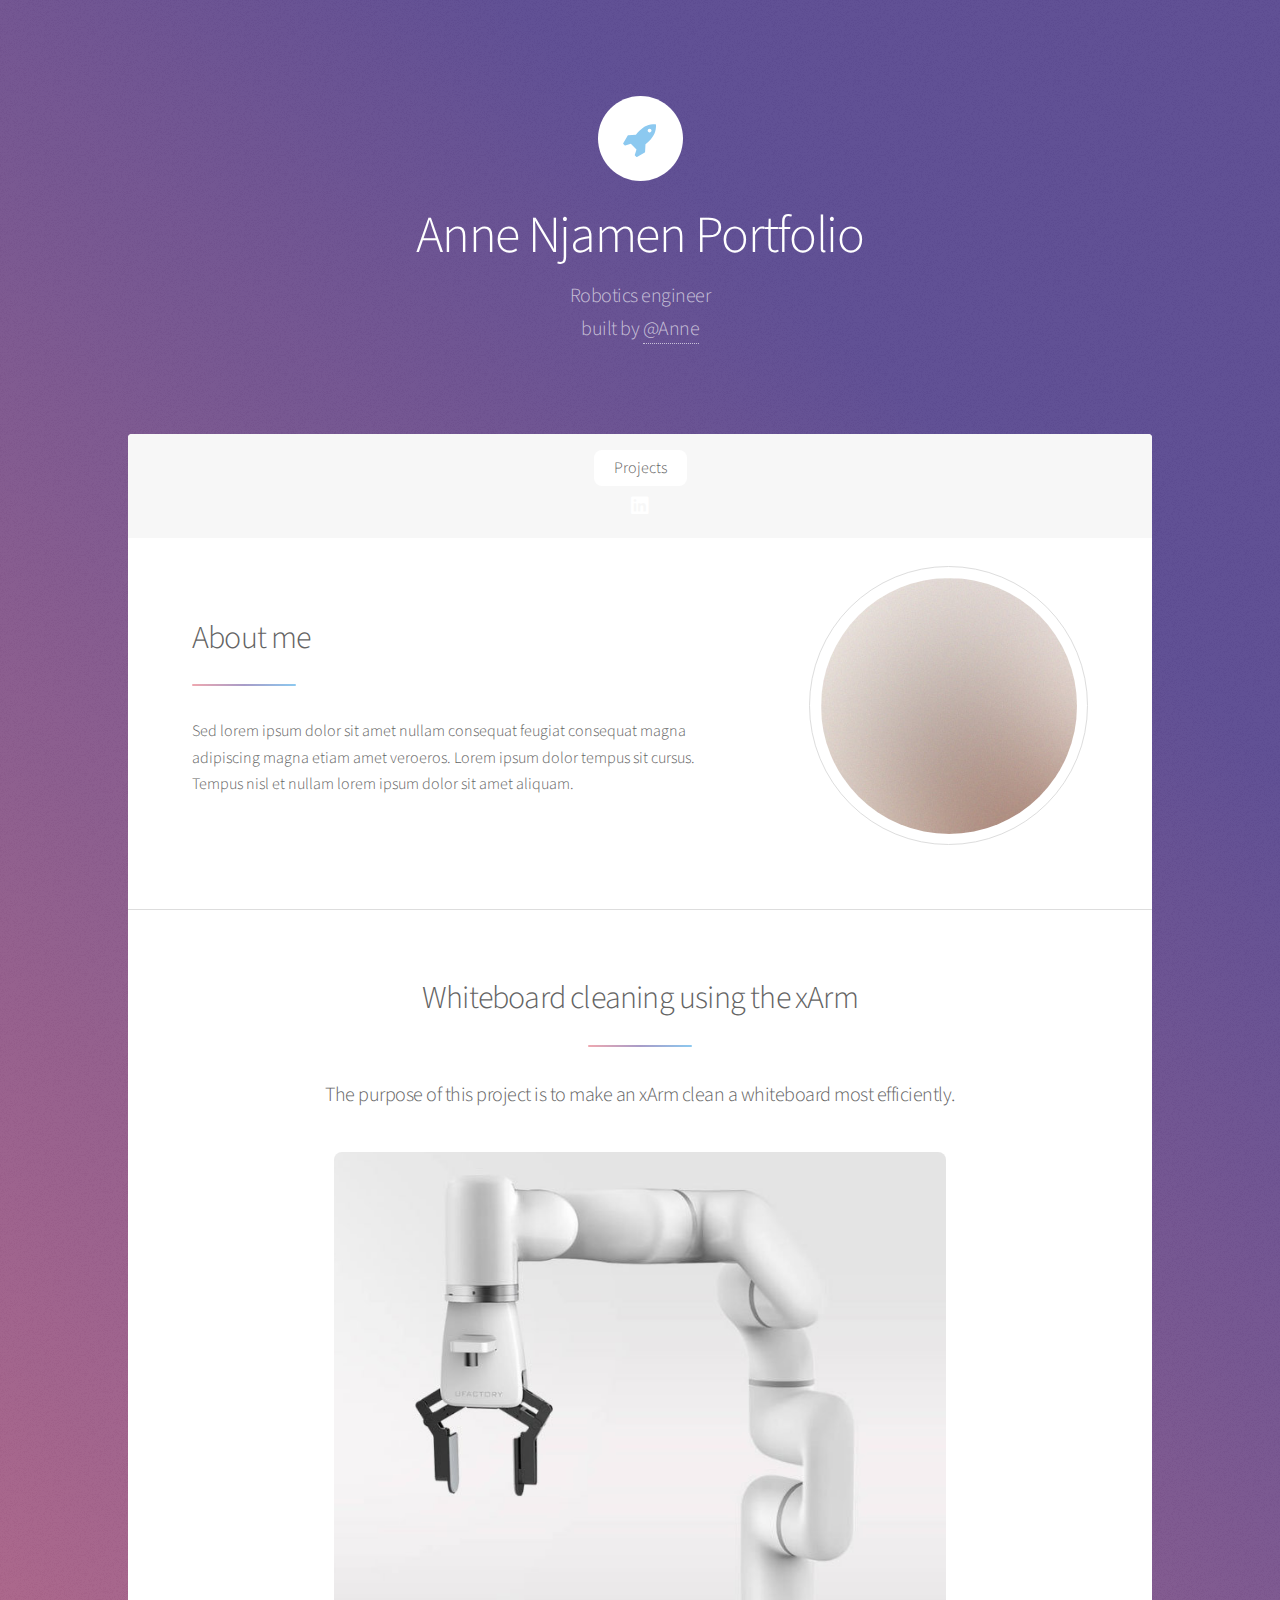
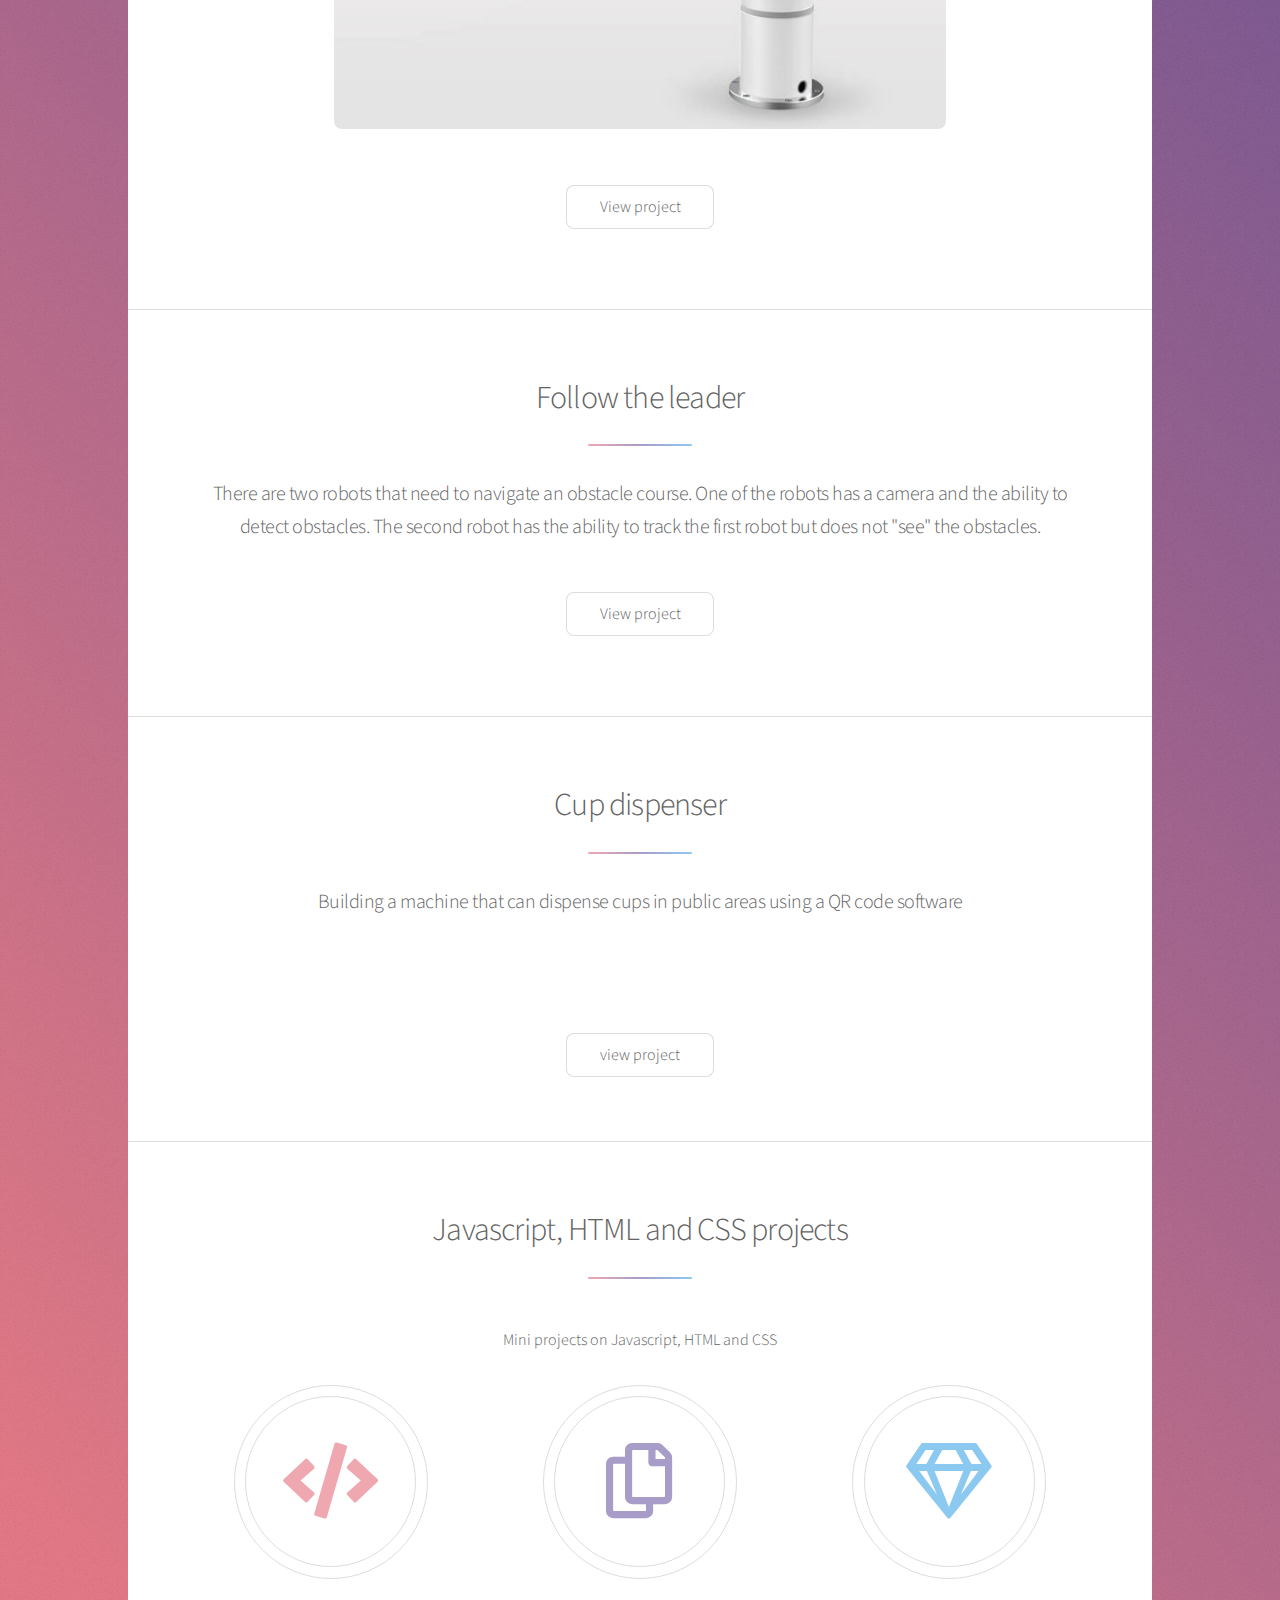
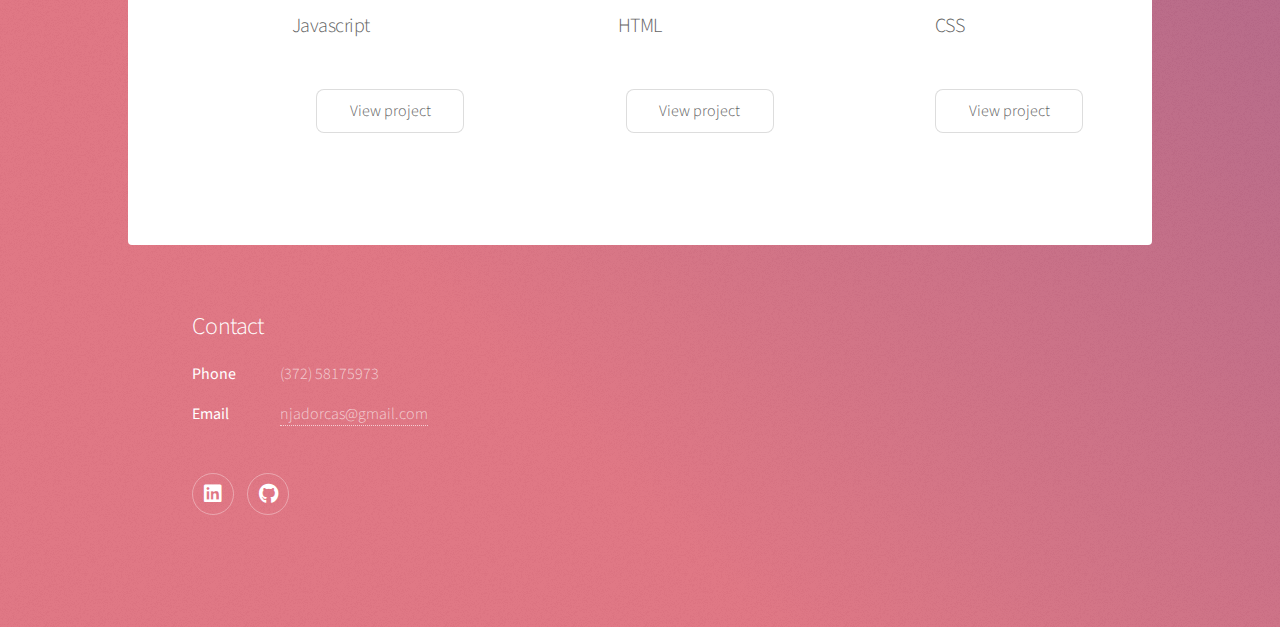
==== index.html @ 643cee54 "new commit" ====
<!DOCTYPE HTML>
<!--
	Stellar by HTML5 UP
	html5up.net | @ajlkn
	Free for personal and commercial use under the CCA 3.0 license (html5up.net/license)
-->
<html>
	<head>
		<title>Anne Njamen Portfolio</title>
		<meta charset="utf-8" />
		<meta name="viewport" content="width=device-width, initial-scale=1, user-scalable=no" />
		<link rel="stylesheet" href="assets/css/main.css" />
		<noscript><link rel="stylesheet" href="assets/css/noscript.css" /></noscript>
	</head>
	<body class="is-preload">

		<!-- Wrapper -->
			<div id="wrapper">

				<!-- Header -->
					<header id="header" class="alt">
						<span class="logo"><img src="images/logo.svg" alt="" /></span>
						<h1>Anne Njamen Portfolio</h1>
						<p>Robotics engineer<br />
						built by <a href="https://www.linkedin.com/in/anne-dorcas-nguewouo-njamen-68a80a231/">@Anne</a> </p>
					</header>

				<!-- Nav -->
					<nav id="nav">
						<ul class="links">
							<li><a href="#main" class="active">Projects</a></li>
							
						</ul>
						<ul class="icons">
							<li><a href="https://www.linkedin.com/in/anne-dorcas-nguewouo-njamen-68a80a231/" class="icon brands fa-linkedin alt"><span class="label">linkedin</span></a></li>
						</ul>
					</nav>

				<!-- Main -->
					<div id="main">
						<!-- Introduction -->
						<section id="intro" class="main">
							<div class="spotlight">
								<div class="content">
									<header class="major">
										<h2>About me</h2>
									</header>
									<p>Sed lorem ipsum dolor sit amet nullam consequat feugiat consequat magna
									adipiscing magna etiam amet veroeros. Lorem ipsum dolor tempus sit cursus.
									Tempus nisl et nullam lorem ipsum dolor sit amet aliquam.</p>
									
								</div>
								<span class="image"><img src="images/pic01.jpg" alt="" /></span>
							</div>
						</section>

						
						<!-- Fisrt Section -->
						<section id="second" class="main special">
							<header class="major">
								<h2>Whiteboard cleaning using the xArm</h2>
								<p>The purpose of this project is to make an xArm clean a whiteboard most efficiently.</p>
								<span class="image"><img src="images/xarm.png" alt="" /></span>
							<footer class="major">
								<ul class="actions special">
									<li><a href="https://github.com/NAnneDorcas/Whiteboard_cleaning" class="button">View project</a></li>
								</ul>
							</footer>
						</section>
						

						<!-- Second Section -->
							<section id="second" class="main special">
								<header class="major">
									<h2>Follow the leader</h2>
									<p>There are two robots that need to navigate an obstacle course.
										One of the robots has a camera and the ability to detect obstacles.
										The second robot has the ability to track the first robot but does not "see" the obstacles.</p>
								<footer class="major">
									<ul class="actions special">
										<li><a href="https://bitbucket.org/robotics-i-projects-23-24a/g14_follow_the_leader/src/main/" class="button">View project</a></li>
									</ul>
								</footer>
							</section>

						<!-- Third Started -->
							<section id="cta" class="main special">
								<header class="major">
									<h2>Cup dispenser</h2>
									<p>Building a machine that can dispense cups in public areas using a QR code software</p>
									<span class="image"><img src="images/picture1.jpg" alt="" /></span>
								</header>
								<footer class="major">
									<ul class="actions special">
										<li><a href="\cup_dispener.html" class="button">view project</a></li>
									</ul>
								</footer>
							</section>
						<!-- Forth Section -->
						<section id="first" class="main special">
							<header class="major">
								<h2>Javascript, HTML and CSS projects</h2>
							</header>
							<p>Mini projects on Javascript, HTML and CSS</p>
							<ul class="features">
								<li>
									<span class="icon solid major style1 fa-code"></span>
									<h3>Javascript</h3>
									
									<footer class="major">
										<ul class="actions special">
											<li><a href="https://github.com/NAnneDorcas/javascript" class="button">View project</a></li>
										</ul>
									</footer>
								</li>
								<li>
									<span class="icon major style3 fa-copy"></span>
									<h3>HTML</h3>
									
									<footer class="major">
										<ul class="actions special">
											<li><a href="https://github.com/NAnneDorcas/main-html-project" class="button">View project</a></li>
										</ul>
									</footer>
								</li>
								<li>
									<span class="icon major style5 fa-gem"></span>
									<h3>CSS</h3>
									
									<footer class="major">
										<ul class="actions special">
											<li><a href="https://github.com/NAnneDorcas/project-files" class="button">View project</a></li>
										</ul>
									</footer>
								</li>
							</ul>
						</section>
					</div>
				    

				<!-- Footer -->
					<footer id="footer">
						
						<section>
							<h2>Contact</h2>
							<dl class="alt">
								<dt>Phone</dt>
								<dd>(372) 58175973</dd>
								<dt>Email</dt>
								<dd><a href="#">njadorcas@gmail.com</a></dd>
							</dl>
							<ul class="icons">
								<li><a href="https://www.linkedin.com/in/anne-dorcas-nguewouo-njamen-68a80a231/" class="icon brands fa-linkedin alt"><span class="label">linkedin</span></a></li>					
								<li><a href="#" class="icon brands fa-github alt"><span class="label">GitHub</span></a></li>
							</ul>
						</section>
						
					</footer>

			</div>

		<!-- Scripts -->
			<script src="assets/js/jquery.min.js"></script>
			<script src="assets/js/jquery.scrollex.min.js"></script>
			<script src="assets/js/jquery.scrolly.min.js"></script>
			<script src="assets/js/browser.min.js"></script>
			<script src="assets/js/breakpoints.min.js"></script>
			<script src="assets/js/util.js"></script>
			<script src="assets/js/main.js"></script>

	</body>
</html>
---- assets/css/main.css ----
@import url(fontawesome-all.min.css);
@import 'https://fonts.googleapis.com/css?family=Source+Sans+Pro:300,400';

/*
	Stellar by HTML5 UP
	html5up.net | @ajlkn
	Free for personal and commercial use under the CCA 3.0 license (html5up.net/license)
*/

html, body, div, span, applet, object,
iframe, h1, h2, h3, h4, h5, h6, p, blockquote,
pre, a, abbr, acronym, address, big, cite,
code, del, dfn, em, img, ins, kbd, q, s, samp,
small, strike, strong, sub, sup, tt, var, b,
u, i, center, dl, dt, dd, ol, ul, li, fieldset,
form, label, legend, table, caption, tbody,
tfoot, thead, tr, th, td, article, aside,
canvas, details, embed, figure, figcaption,
footer, header, hgroup, menu, nav, output, ruby,
section, summary, time, mark, audio, video {
	margin: 0;
	padding: 0;
	border: 0;
	font-size: 100%;
	font: inherit;
	vertical-align: baseline;}

article, aside, details, figcaption, figure,
footer, header, hgroup, menu, nav, section {
	display: block;}

body {
	line-height: 1;
}

ol, ul {
	list-style: none;
}

blockquote, q {
	quotes: none;
}

	blockquote:before, blockquote:after, q:before, q:after {
		content: '';
		content: none;
	}

table {
	border-collapse: collapse;
	border-spacing: 0;
}

body {
	-webkit-text-size-adjust: none;
}

mark {
	background-color: transparent;
	color: inherit;
}

input::-moz-focus-inner {
	border: 0;
	padding: 0;
}

input, select, textarea {
	-moz-appearance: none;
	-webkit-appearance: none;
	-ms-appearance: none;
	appearance: none;
}

/* Basic */

	@-ms-viewport {
		width: device-width;
	}

	body {
		-ms-overflow-style: scrollbar;
	}

	@media screen and (max-width: 480px) {

		html, body {
			min-width: 320px;
		}

	}

	html {
		box-sizing: border-box;
	}

	*, *:before, *:after {
		box-sizing: inherit;
	}

	body {
		background-color: #935d8c;
		background-image: url("images/overlay.png"), -moz-linear-gradient(45deg, #e37682 15%, #5f4d93 85%);
		background-image: url("images/overlay.png"), -webkit-linear-gradient(45deg, #e37682 15%, #5f4d93 85%);
		background-image: url("images/overlay.png"), -ms-linear-gradient(45deg, #e37682 15%, #5f4d93 85%);
		background-image: url("images/overlay.png"), linear-gradient(45deg, #e37682 15%, #5f4d93 85%);
	}

		body.is-preload *, body.is-preload *:before, body.is-preload *:after {
			-moz-animation: none !important;
			-webkit-animation: none !important;
			-ms-animation: none !important;
			animation: none !important;
			-moz-transition: none !important;
			-webkit-transition: none !important;
			-ms-transition: none !important;
			transition: none !important;
		}

/* Type */

	body {
		background-color: #935d8c;
		color: rgba(255, 255, 255, 0.65);
	}

	body, input, select, textarea {
		font-family: "Source Sans Pro", Helvetica, sans-serif;
		font-size: 17pt;
		font-weight: 300;
		line-height: 1.65;
	}

		@media screen and (max-width: 1680px) {

			body, input, select, textarea {
				font-size: 14pt;
			}

		}

		@media screen and (max-width: 1280px) {

			body, input, select, textarea {
				font-size: 12pt;
			}

		}

		@media screen and (max-width: 360px) {

			body, input, select, textarea {
				font-size: 11pt;
			}

		}

	a {
		-moz-transition: color 0.2s ease, border-bottom 0.2s ease;
		-webkit-transition: color 0.2s ease, border-bottom 0.2s ease;
		-ms-transition: color 0.2s ease, border-bottom 0.2s ease;
		transition: color 0.2s ease, border-bottom 0.2s ease;
		text-decoration: none;
		border-bottom: dotted 1px;
		color: inherit;
	}

		a:hover {
			border-bottom-color: transparent;
		}

	strong, b {
		font-weight: 400;
	}

	em, i {
		font-style: italic;
	}

	p {
		margin: 0 0 2em 0;
	}

		p.content {
			-moz-columns: 20em 2;
			-webkit-columns: 20em 2;
			-ms-columns: 20em 2;
			columns: 20em 2;
			-moz-column-gap: 2em;
			-webkit-column-gap: 2em;
			-ms-column-gap: 2em;
			column-gap: 2em;
			text-align: justify;
		}

	h1, h2, h3, h4, h5, h6 {
		font-weight: 300;
		line-height: 1.5;
		margin: 0 0 0.7em 0;
		letter-spacing: -0.025em;
	}

		h1 a, h2 a, h3 a, h4 a, h5 a, h6 a {
			color: inherit;
			text-decoration: none;
		}

	h1 {
		font-size: 2.5em;
		line-height: 1.2;
	}

	h2 {
		font-size: 1.5em;
	}

	h3 {
		font-size: 1.25em;
	}

	h4 {
		font-size: 1.1em;
	}

	h5 {
		font-size: 0.9em;
	}

	h6 {
		font-size: 0.7em;
	}

	@media screen and (max-width: 736px) {

		h1 {
			font-size: 2em;
		}

	}

	sub {
		font-size: 0.8em;
		position: relative;
		top: 0.5em;
	}

	sup {
		font-size: 0.8em;
		position: relative;
		top: -0.5em;
	}

	blockquote {
		border-left: solid 4px;
		font-style: italic;
		margin: 0 0 2em 0;
		padding: 0.5em 0 0.5em 2em;
	}

	code {
		border-radius: 8px;
		border: solid 1px;
		font-family: "Courier New", monospace;
		font-size: 0.9em;
		margin: 0 0.25em;
		padding: 0.25em 0.65em;
	}

	pre {
		-webkit-overflow-scrolling: touch;
		font-family: "Courier New", monospace;
		font-size: 0.9em;
		margin: 0 0 2em 0;
	}

		pre code {
			display: block;
			line-height: 1.75;
			padding: 1em 1.5em;
			overflow-x: auto;
		}

	hr {
		border: 0;
		border-bottom: solid 1px;
		margin: 2em 0;
	}

		hr.major {
			margin: 3em 0;
		}

	.align-left {
		text-align: left;
	}

	.align-center {
		text-align: center;
	}

	.align-right {
		text-align: right;
	}

	input, select, textarea {
		color: #ffffff;
	}

	a:hover {
		color: #ffffff;
	}

	strong, b {
		color: #ffffff;
	}

	h1, h2, h3, h4, h5, h6 {
		color: #ffffff;
	}

	blockquote {
		border-left-color: rgba(255, 255, 255, 0.35);
	}

	code {
		background: rgba(255, 255, 255, 0.075);
		border-color: rgba(255, 255, 255, 0.35);
	}

	hr {
		border-bottom-color: rgba(255, 255, 255, 0.35);
	}

/* Row */

	.row {
		display: flex;
		flex-wrap: wrap;
		box-sizing: border-box;
		align-items: stretch;
	}

		.row > * {
			box-sizing: border-box;
		}

		.row.gtr-uniform > * > :last-child {
			margin-bottom: 0;
		}

		.row.aln-left {
			justify-content: flex-start;
		}

		.row.aln-center {
			justify-content: center;
		}

		.row.aln-right {
			justify-content: flex-end;
		}

		.row.aln-top {
			align-items: flex-start;
		}

		.row.aln-middle {
			align-items: center;
		}

		.row.aln-bottom {
			align-items: flex-end;
		}

		.row > .imp {
			order: -1;
		}

		.row > .col-1 {
			width: 8.33333%;
		}

		.row > .off-1 {
			margin-left: 8.33333%;
		}

		.row > .col-2 {
			width: 16.66667%;
		}

		.row > .off-2 {
			margin-left: 16.66667%;
		}

		.row > .col-3 {
			width: 25%;
		}

		.row > .off-3 {
			margin-left: 25%;
		}

		.row > .col-4 {
			width: 33.33333%;
		}

		.row > .off-4 {
			margin-left: 33.33333%;
		}

		.row > .col-5 {
			width: 41.66667%;
		}

		.row > .off-5 {
			margin-left: 41.66667%;
		}

		.row > .col-6 {
			width: 50%;
		}

		.row > .off-6 {
			margin-left: 50%;
		}

		.row > .col-7 {
			width: 58.33333%;
		}

		.row > .off-7 {
			margin-left: 58.33333%;
		}

		.row > .col-8 {
			width: 66.66667%;
		}

		.row > .off-8 {
			margin-left: 66.66667%;
		}

		.row > .col-9 {
			width: 75%;
		}

		.row > .off-9 {
			margin-left: 75%;
		}

		.row > .col-10 {
			width: 83.33333%;
		}

		.row > .off-10 {
			margin-left: 83.33333%;
		}

		.row > .col-11 {
			width: 91.66667%;
		}

		.row > .off-11 {
			margin-left: 91.66667%;
		}

		.row > .col-12 {
			width: 100%;
		}

		.row > .off-12 {
			margin-left: 100%;
		}

		.row.gtr-0 {
			margin-top: 0;
			margin-left: 0em;
		}

			.row.gtr-0 > * {
				padding: 0 0 0 0em;
			}

			.row.gtr-0.gtr-uniform {
				margin-top: 0em;
			}

				.row.gtr-0.gtr-uniform > * {
					padding-top: 0em;
				}

		.row.gtr-25 {
			margin-top: 0;
			margin-left: -0.375em;
		}

			.row.gtr-25 > * {
				padding: 0 0 0 0.375em;
			}

			.row.gtr-25.gtr-uniform {
				margin-top: -0.375em;
			}

				.row.gtr-25.gtr-uniform > * {
					padding-top: 0.375em;
				}

		.row.gtr-50 {
			margin-top: 0;
			margin-left: -0.75em;
		}

			.row.gtr-50 > * {
				padding: 0 0 0 0.75em;
			}

			.row.gtr-50.gtr-uniform {
				margin-top: -0.75em;
			}

				.row.gtr-50.gtr-uniform > * {
					padding-top: 0.75em;
				}

		.row {
			margin-top: 0;
			margin-left: -1.5em;
		}

			.row > * {
				padding: 0 0 0 1.5em;
			}

			.row.gtr-uniform {
				margin-top: -1.5em;
			}

				.row.gtr-uniform > * {
					padding-top: 1.5em;
				}

		.row.gtr-150 {
			margin-top: 0;
			margin-left: -2.25em;
		}

			.row.gtr-150 > * {
				padding: 0 0 0 2.25em;
			}

			.row.gtr-150.gtr-uniform {
				margin-top: -2.25em;
			}

				.row.gtr-150.gtr-uniform > * {
					padding-top: 2.25em;
				}

		.row.gtr-200 {
			margin-top: 0;
			margin-left: -3em;
		}

			.row.gtr-200 > * {
				padding: 0 0 0 3em;
			}

			.row.gtr-200.gtr-uniform {
				margin-top: -3em;
			}

				.row.gtr-200.gtr-uniform > * {
					padding-top: 3em;
				}

		@media screen and (max-width: 1680px) {

			.row {
				display: flex;
				flex-wrap: wrap;
				box-sizing: border-box;
				align-items: stretch;
			}

				.row > * {
					box-sizing: border-box;
				}

				.row.gtr-uniform > * > :last-child {
					margin-bottom: 0;
				}

				.row.aln-left {
					justify-content: flex-start;
				}

				.row.aln-center {
					justify-content: center;
				}

				.row.aln-right {
					justify-content: flex-end;
				}

				.row.aln-top {
					align-items: flex-start;
				}

				.row.aln-middle {
					align-items: center;
				}

				.row.aln-bottom {
					align-items: flex-end;
				}

				.row > .imp-xlarge {
					order: -1;
				}

				.row > .col-1-xlarge {
					width: 8.33333%;
				}

				.row > .off-1-xlarge {
					margin-left: 8.33333%;
				}

				.row > .col-2-xlarge {
					width: 16.66667%;
				}

				.row > .off-2-xlarge {
					margin-left: 16.66667%;
				}

				.row > .col-3-xlarge {
					width: 25%;
				}

				.row > .off-3-xlarge {
					margin-left: 25%;
				}

				.row > .col-4-xlarge {
					width: 33.33333%;
				}

				.row > .off-4-xlarge {
					margin-left: 33.33333%;
				}

				.row > .col-5-xlarge {
					width: 41.66667%;
				}

				.row > .off-5-xlarge {
					margin-left: 41.66667%;
				}

				.row > .col-6-xlarge {
					width: 50%;
				}

				.row > .off-6-xlarge {
					margin-left: 50%;
				}

				.row > .col-7-xlarge {
					width: 58.33333%;
				}

				.row > .off-7-xlarge {
					margin-left: 58.33333%;
				}

				.row > .col-8-xlarge {
					width: 66.66667%;
				}

				.row > .off-8-xlarge {
					margin-left: 66.66667%;
				}

				.row > .col-9-xlarge {
					width: 75%;
				}

				.row > .off-9-xlarge {
					margin-left: 75%;
				}

				.row > .col-10-xlarge {
					width: 83.33333%;
				}

				.row > .off-10-xlarge {
					margin-left: 83.33333%;
				}

				.row > .col-11-xlarge {
					width: 91.66667%;
				}

				.row > .off-11-xlarge {
					margin-left: 91.66667%;
				}

				.row > .col-12-xlarge {
					width: 100%;
				}

				.row > .off-12-xlarge {
					margin-left: 100%;
				}

				.row.gtr-0 {
					margin-top: 0;
					margin-left: 0em;
				}

					.row.gtr-0 > * {
						padding: 0 0 0 0em;
					}

					.row.gtr-0.gtr-uniform {
						margin-top: 0em;
					}

						.row.gtr-0.gtr-uniform > * {
							padding-top: 0em;
						}

				.row.gtr-25 {
					margin-top: 0;
					margin-left: -0.375em;
				}

					.row.gtr-25 > * {
						padding: 0 0 0 0.375em;
					}

					.row.gtr-25.gtr-uniform {
						margin-top: -0.375em;
					}

						.row.gtr-25.gtr-uniform > * {
							padding-top: 0.375em;
						}

				.row.gtr-50 {
					margin-top: 0;
					margin-left: -0.75em;
				}

					.row.gtr-50 > * {
						padding: 0 0 0 0.75em;
					}

					.row.gtr-50.gtr-uniform {
						margin-top: -0.75em;
					}

						.row.gtr-50.gtr-uniform > * {
							padding-top: 0.75em;
						}

				.row {
					margin-top: 0;
					margin-left: -1.5em;
				}

					.row > * {
						padding: 0 0 0 1.5em;
					}

					.row.gtr-uniform {
						margin-top: -1.5em;
					}

						.row.gtr-uniform > * {
							padding-top: 1.5em;
						}

				.row.gtr-150 {
					margin-top: 0;
					margin-left: -2.25em;
				}

					.row.gtr-150 > * {
						padding: 0 0 0 2.25em;
					}

					.row.gtr-150.gtr-uniform {
						margin-top: -2.25em;
					}

						.row.gtr-150.gtr-uniform > * {
							padding-top: 2.25em;
						}

				.row.gtr-200 {
					margin-top: 0;
					margin-left: -3em;
				}

					.row.gtr-200 > * {
						padding: 0 0 0 3em;
					}

					.row.gtr-200.gtr-uniform {
						margin-top: -3em;
					}

						.row.gtr-200.gtr-uniform > * {
							padding-top: 3em;
						}

		}

		@media screen and (max-width: 1280px) {

			.row {
				display: flex;
				flex-wrap: wrap;
				box-sizing: border-box;
				align-items: stretch;
			}

				.row > * {
					box-sizing: border-box;
				}

				.row.gtr-uniform > * > :last-child {
					margin-bottom: 0;
				}

				.row.aln-left {
					justify-content: flex-start;
				}

				.row.aln-center {
					justify-content: center;
				}

				.row.aln-right {
					justify-content: flex-end;
				}

				.row.aln-top {
					align-items: flex-start;
				}

				.row.aln-middle {
					align-items: center;
				}

				.row.aln-bottom {
					align-items: flex-end;
				}

				.row > .imp-large {
					order: -1;
				}

				.row > .col-1-large {
					width: 8.33333%;
				}

				.row > .off-1-large {
					margin-left: 8.33333%;
				}

				.row > .col-2-large {
					width: 16.66667%;
				}

				.row > .off-2-large {
					margin-left: 16.66667%;
				}

				.row > .col-3-large {
					width: 25%;
				}

				.row > .off-3-large {
					margin-left: 25%;
				}

				.row > .col-4-large {
					width: 33.33333%;
				}

				.row > .off-4-large {
					margin-left: 33.33333%;
				}

				.row > .col-5-large {
					width: 41.66667%;
				}

				.row > .off-5-large {
					margin-left: 41.66667%;
				}

				.row > .col-6-large {
					width: 50%;
				}

				.row > .off-6-large {
					margin-left: 50%;
				}

				.row > .col-7-large {
					width: 58.33333%;
				}

				.row > .off-7-large {
					margin-left: 58.33333%;
				}

				.row > .col-8-large {
					width: 66.66667%;
				}

				.row > .off-8-large {
					margin-left: 66.66667%;
				}

				.row > .col-9-large {
					width: 75%;
				}

				.row > .off-9-large {
					margin-left: 75%;
				}

				.row > .col-10-large {
					width: 83.33333%;
				}

				.row > .off-10-large {
					margin-left: 83.33333%;
				}

				.row > .col-11-large {
					width: 91.66667%;
				}

				.row > .off-11-large {
					margin-left: 91.66667%;
				}

				.row > .col-12-large {
					width: 100%;
				}

				.row > .off-12-large {
					margin-left: 100%;
				}

				.row.gtr-0 {
					margin-top: 0;
					margin-left: 0em;
				}

					.row.gtr-0 > * {
						padding: 0 0 0 0em;
					}

					.row.gtr-0.gtr-uniform {
						margin-top: 0em;
					}

						.row.gtr-0.gtr-uniform > * {
							padding-top: 0em;
						}

				.row.gtr-25 {
					margin-top: 0;
					margin-left: -0.375em;
				}

					.row.gtr-25 > * {
						padding: 0 0 0 0.375em;
					}

					.row.gtr-25.gtr-uniform {
						margin-top: -0.375em;
					}

						.row.gtr-25.gtr-uniform > * {
							padding-top: 0.375em;
						}

				.row.gtr-50 {
					margin-top: 0;
					margin-left: -0.75em;
				}

					.row.gtr-50 > * {
						padding: 0 0 0 0.75em;
					}

					.row.gtr-50.gtr-uniform {
						margin-top: -0.75em;
					}

						.row.gtr-50.gtr-uniform > * {
							padding-top: 0.75em;
						}

				.row {
					margin-top: 0;
					margin-left: -1.5em;
				}

					.row > * {
						padding: 0 0 0 1.5em;
					}

					.row.gtr-uniform {
						margin-top: -1.5em;
					}

						.row.gtr-uniform > * {
							padding-top: 1.5em;
						}

				.row.gtr-150 {
					margin-top: 0;
					margin-left: -2.25em;
				}

					.row.gtr-150 > * {
						padding: 0 0 0 2.25em;
					}

					.row.gtr-150.gtr-uniform {
						margin-top: -2.25em;
					}

						.row.gtr-150.gtr-uniform > * {
							padding-top: 2.25em;
						}

				.row.gtr-200 {
					margin-top: 0;
					margin-left: -3em;
				}

					.row.gtr-200 > * {
						padding: 0 0 0 3em;
					}

					.row.gtr-200.gtr-uniform {
						margin-top: -3em;
					}

						.row.gtr-200.gtr-uniform > * {
							padding-top: 3em;
						}

		}

		@media screen and (max-width: 980px) {

			.row {
				display: flex;
				flex-wrap: wrap;
				box-sizing: border-box;
				align-items: stretch;
			}

				.row > * {
					box-sizing: border-box;
				}

				.row.gtr-uniform > * > :last-child {
					margin-bottom: 0;
				}

				.row.aln-left {
					justify-content: flex-start;
				}

				.row.aln-center {
					justify-content: center;
				}

				.row.aln-right {
					justify-content: flex-end;
				}

				.row.aln-top {
					align-items: flex-start;
				}

				.row.aln-middle {
					align-items: center;
				}

				.row.aln-bottom {
					align-items: flex-end;
				}

				.row > .imp-medium {
					order: -1;
				}

				.row > .col-1-medium {
					width: 8.33333%;
				}

				.row > .off-1-medium {
					margin-left: 8.33333%;
				}

				.row > .col-2-medium {
					width: 16.66667%;
				}

				.row > .off-2-medium {
					margin-left: 16.66667%;
				}

				.row > .col-3-medium {
					width: 25%;
				}

				.row > .off-3-medium {
					margin-left: 25%;
				}

				.row > .col-4-medium {
					width: 33.33333%;
				}

				.row > .off-4-medium {
					margin-left: 33.33333%;
				}

				.row > .col-5-medium {
					width: 41.66667%;
				}

				.row > .off-5-medium {
					margin-left: 41.66667%;
				}

				.row > .col-6-medium {
					width: 50%;
				}

				.row > .off-6-medium {
					margin-left: 50%;
				}

				.row > .col-7-medium {
					width: 58.33333%;
				}

				.row > .off-7-medium {
					margin-left: 58.33333%;
				}

				.row > .col-8-medium {
					width: 66.66667%;
				}

				.row > .off-8-medium {
					margin-left: 66.66667%;
				}

				.row > .col-9-medium {
					width: 75%;
				}

				.row > .off-9-medium {
					margin-left: 75%;
				}

				.row > .col-10-medium {
					width: 83.33333%;
				}

				.row > .off-10-medium {
					margin-left: 83.33333%;
				}

				.row > .col-11-medium {
					width: 91.66667%;
				}

				.row > .off-11-medium {
					margin-left: 91.66667%;
				}

				.row > .col-12-medium {
					width: 100%;
				}

				.row > .off-12-medium {
					margin-left: 100%;
				}

				.row.gtr-0 {
					margin-top: 0;
					margin-left: 0em;
				}

					.row.gtr-0 > * {
						padding: 0 0 0 0em;
					}

					.row.gtr-0.gtr-uniform {
						margin-top: 0em;
					}

						.row.gtr-0.gtr-uniform > * {
							padding-top: 0em;
						}

				.row.gtr-25 {
					margin-top: 0;
					margin-left: -0.375em;
				}

					.row.gtr-25 > * {
						padding: 0 0 0 0.375em;
					}

					.row.gtr-25.gtr-uniform {
						margin-top: -0.375em;
					}

						.row.gtr-25.gtr-uniform > * {
							padding-top: 0.375em;
						}

				.row.gtr-50 {
					margin-top: 0;
					margin-left: -0.75em;
				}

					.row.gtr-50 > * {
						padding: 0 0 0 0.75em;
					}

					.row.gtr-50.gtr-uniform {
						margin-top: -0.75em;
					}

						.row.gtr-50.gtr-uniform > * {
							padding-top: 0.75em;
						}

				.row {
					margin-top: 0;
					margin-left: -1.5em;
				}

					.row > * {
						padding: 0 0 0 1.5em;
					}

					.row.gtr-uniform {
						margin-top: -1.5em;
					}

						.row.gtr-uniform > * {
							padding-top: 1.5em;
						}

				.row.gtr-150 {
					margin-top: 0;
					margin-left: -2.25em;
				}

					.row.gtr-150 > * {
						padding: 0 0 0 2.25em;
					}

					.row.gtr-150.gtr-uniform {
						margin-top: -2.25em;
					}

						.row.gtr-150.gtr-uniform > * {
							padding-top: 2.25em;
						}

				.row.gtr-200 {
					margin-top: 0;
					margin-left: -3em;
				}

					.row.gtr-200 > * {
						padding: 0 0 0 3em;
					}

					.row.gtr-200.gtr-uniform {
						margin-top: -3em;
					}

						.row.gtr-200.gtr-uniform > * {
							padding-top: 3em;
						}

		}

		@media screen and (max-width: 736px) {

			.row {
				display: flex;
				flex-wrap: wrap;
				box-sizing: border-box;
				align-items: stretch;
			}

				.row > * {
					box-sizing: border-box;
				}

				.row.gtr-uniform > * > :last-child {
					margin-bottom: 0;
				}

				.row.aln-left {
					justify-content: flex-start;
				}

				.row.aln-center {
					justify-content: center;
				}

				.row.aln-right {
					justify-content: flex-end;
				}

				.row.aln-top {
					align-items: flex-start;
				}

				.row.aln-middle {
					align-items: center;
				}

				.row.aln-bottom {
					align-items: flex-end;
				}

				.row > .imp-small {
					order: -1;
				}

				.row > .col-1-small {
					width: 8.33333%;
				}

				.row > .off-1-small {
					margin-left: 8.33333%;
				}

				.row > .col-2-small {
					width: 16.66667%;
				}

				.row > .off-2-small {
					margin-left: 16.66667%;
				}

				.row > .col-3-small {
					width: 25%;
				}

				.row > .off-3-small {
					margin-left: 25%;
				}

				.row > .col-4-small {
					width: 33.33333%;
				}

				.row > .off-4-small {
					margin-left: 33.33333%;
				}

				.row > .col-5-small {
					width: 41.66667%;
				}

				.row > .off-5-small {
					margin-left: 41.66667%;
				}

				.row > .col-6-small {
					width: 50%;
				}

				.row > .off-6-small {
					margin-left: 50%;
				}

				.row > .col-7-small {
					width: 58.33333%;
				}

				.row > .off-7-small {
					margin-left: 58.33333%;
				}

				.row > .col-8-small {
					width: 66.66667%;
				}

				.row > .off-8-small {
					margin-left: 66.66667%;
				}

				.row > .col-9-small {
					width: 75%;
				}

				.row > .off-9-small {
					margin-left: 75%;
				}

				.row > .col-10-small {
					width: 83.33333%;
				}

				.row > .off-10-small {
					margin-left: 83.33333%;
				}

				.row > .col-11-small {
					width: 91.66667%;
				}

				.row > .off-11-small {
					margin-left: 91.66667%;
				}

				.row > .col-12-small {
					width: 100%;
				}

				.row > .off-12-small {
					margin-left: 100%;
				}

				.row.gtr-0 {
					margin-top: 0;
					margin-left: 0em;
				}

					.row.gtr-0 > * {
						padding: 0 0 0 0em;
					}

					.row.gtr-0.gtr-uniform {
						margin-top: 0em;
					}

						.row.gtr-0.gtr-uniform > * {
							padding-top: 0em;
						}

				.row.gtr-25 {
					margin-top: 0;
					margin-left: -0.25em;
				}

					.row.gtr-25 > * {
						padding: 0 0 0 0.25em;
					}

					.row.gtr-25.gtr-uniform {
						margin-top: -0.25em;
					}

						.row.gtr-25.gtr-uniform > * {
							padding-top: 0.25em;
						}

				.row.gtr-50 {
					margin-top: 0;
					margin-left: -0.5em;
				}

					.row.gtr-50 > * {
						padding: 0 0 0 0.5em;
					}

					.row.gtr-50.gtr-uniform {
						margin-top: -0.5em;
					}

						.row.gtr-50.gtr-uniform > * {
							padding-top: 0.5em;
						}

				.row {
					margin-top: 0;
					margin-left: -1em;
				}

					.row > * {
						padding: 0 0 0 1em;
					}

					.row.gtr-uniform {
						margin-top: -1em;
					}

						.row.gtr-uniform > * {
							padding-top: 1em;
						}

				.row.gtr-150 {
					margin-top: 0;
					margin-left: -1.5em;
				}

					.row.gtr-150 > * {
						padding: 0 0 0 1.5em;
					}

					.row.gtr-150.gtr-uniform {
						margin-top: -1.5em;
					}

						.row.gtr-150.gtr-uniform > * {
							padding-top: 1.5em;
						}

				.row.gtr-200 {
					margin-top: 0;
					margin-left: -2em;
				}

					.row.gtr-200 > * {
						padding: 0 0 0 2em;
					}

					.row.gtr-200.gtr-uniform {
						margin-top: -2em;
					}

						.row.gtr-200.gtr-uniform > * {
							padding-top: 2em;
						}

		}

		@media screen and (max-width: 480px) {

			.row {
				display: flex;
				flex-wrap: wrap;
				box-sizing: border-box;
				align-items: stretch;
			}

				.row > * {
					box-sizing: border-box;
				}

				.row.gtr-uniform > * > :last-child {
					margin-bottom: 0;
				}

				.row.aln-left {
					justify-content: flex-start;
				}

				.row.aln-center {
					justify-content: center;
				}

				.row.aln-right {
					justify-content: flex-end;
				}

				.row.aln-top {
					align-items: flex-start;
				}

				.row.aln-middle {
					align-items: center;
				}

				.row.aln-bottom {
					align-items: flex-end;
				}

				.row > .imp-xsmall {
					order: -1;
				}

				.row > .col-1-xsmall {
					width: 8.33333%;
				}

				.row > .off-1-xsmall {
					margin-left: 8.33333%;
				}

				.row > .col-2-xsmall {
					width: 16.66667%;
				}

				.row > .off-2-xsmall {
					margin-left: 16.66667%;
				}

				.row > .col-3-xsmall {
					width: 25%;
				}

				.row > .off-3-xsmall {
					margin-left: 25%;
				}

				.row > .col-4-xsmall {
					width: 33.33333%;
				}

				.row > .off-4-xsmall {
					margin-left: 33.33333%;
				}

				.row > .col-5-xsmall {
					width: 41.66667%;
				}

				.row > .off-5-xsmall {
					margin-left: 41.66667%;
				}

				.row > .col-6-xsmall {
					width: 50%;
				}

				.row > .off-6-xsmall {
					margin-left: 50%;
				}

				.row > .col-7-xsmall {
					width: 58.33333%;
				}

				.row > .off-7-xsmall {
					margin-left: 58.33333%;
				}

				.row > .col-8-xsmall {
					width: 66.66667%;
				}

				.row > .off-8-xsmall {
					margin-left: 66.66667%;
				}

				.row > .col-9-xsmall {
					width: 75%;
				}

				.row > .off-9-xsmall {
					margin-left: 75%;
				}

				.row > .col-10-xsmall {
					width: 83.33333%;
				}

				.row > .off-10-xsmall {
					margin-left: 83.33333%;
				}

				.row > .col-11-xsmall {
					width: 91.66667%;
				}

				.row > .off-11-xsmall {
					margin-left: 91.66667%;
				}

				.row > .col-12-xsmall {
					width: 100%;
				}

				.row > .off-12-xsmall {
					margin-left: 100%;
				}

				.row.gtr-0 {
					margin-top: 0;
					margin-left: 0em;
				}

					.row.gtr-0 > * {
						padding: 0 0 0 0em;
					}

					.row.gtr-0.gtr-uniform {
						margin-top: 0em;
					}

						.row.gtr-0.gtr-uniform > * {
							padding-top: 0em;
						}

				.row.gtr-25 {
					margin-top: 0;
					margin-left: -0.3125em;
				}

					.row.gtr-25 > * {
						padding: 0 0 0 0.3125em;
					}

					.row.gtr-25.gtr-uniform {
						margin-top: -0.3125em;
					}

						.row.gtr-25.gtr-uniform > * {
							padding-top: 0.3125em;
						}

				.row.gtr-50 {
					margin-top: 0;
					margin-left: -0.625em;
				}

					.row.gtr-50 > * {
						padding: 0 0 0 0.625em;
					}

					.row.gtr-50.gtr-uniform {
						margin-top: -0.625em;
					}

						.row.gtr-50.gtr-uniform > * {
							padding-top: 0.625em;
						}

				.row {
					margin-top: 0;
					margin-left: -1.25em;
				}

					.row > * {
						padding: 0 0 0 1.25em;
					}

					.row.gtr-uniform {
						margin-top: -1.25em;
					}

						.row.gtr-uniform > * {
							padding-top: 1.25em;
						}

				.row.gtr-150 {
					margin-top: 0;
					margin-left: -1.875em;
				}

					.row.gtr-150 > * {
						padding: 0 0 0 1.875em;
					}

					.row.gtr-150.gtr-uniform {
						margin-top: -1.875em;
					}

						.row.gtr-150.gtr-uniform > * {
							padding-top: 1.875em;
						}

				.row.gtr-200 {
					margin-top: 0;
					margin-left: -2.5em;
				}

					.row.gtr-200 > * {
						padding: 0 0 0 2.5em;
					}

					.row.gtr-200.gtr-uniform {
						margin-top: -2.5em;
					}

						.row.gtr-200.gtr-uniform > * {
							padding-top: 2.5em;
						}

		}

/* Box */

	.box {
		border-radius: 8px;
		border: solid;
		margin-bottom: 2em;
		padding: 1.5em;
	}

		.box > :last-child,
		.box > :last-child > :last-child,
		.box > :last-child > :last-child > :last-child {
			margin-bottom: 0;
		}

		.box.alt {
			border: 0;
			border-radius: 0;
			padding: 0;
		}

	.box {
		border-color: rgba(255, 255, 255, 0.35);
	}

/* Button */

	input[type="submit"],
	input[type="reset"],
	input[type="button"],
	button,
	.button {
		-moz-appearance: none;
		-webkit-appearance: none;
		-ms-appearance: none;
		appearance: none;
		-moz-transition: background-color 0.2s ease-in-out, color 0.2s ease-in-out;
		-webkit-transition: background-color 0.2s ease-in-out, color 0.2s ease-in-out;
		-ms-transition: background-color 0.2s ease-in-out, color 0.2s ease-in-out;
		transition: background-color 0.2s ease-in-out, color 0.2s ease-in-out;
		border-radius: 8px;
		border: 0;
		cursor: pointer;
		display: inline-block;
		font-weight: 300;
		height: 2.75em;
		line-height: 2.75em;
		min-width: 9.25em;
		padding: 0 1.5em;
		text-align: center;
		text-decoration: none;
		white-space: nowrap;
	}

		input[type="submit"].icon,
		input[type="reset"].icon,
		input[type="button"].icon,
		button.icon,
		.button.icon {
			padding-left: 1.35em;
		}

			input[type="submit"].icon:before,
			input[type="reset"].icon:before,
			input[type="button"].icon:before,
			button.icon:before,
			.button.icon:before {
				margin-right: 0.5em;
			}

		input[type="submit"].fit,
		input[type="reset"].fit,
		input[type="button"].fit,
		button.fit,
		.button.fit {
			width: 100%;
		}

		input[type="submit"].small,
		input[type="reset"].small,
		input[type="button"].small,
		button.small,
		.button.small {
			font-size: 0.8em;
		}

		input[type="submit"].large,
		input[type="reset"].large,
		input[type="button"].large,
		button.large,
		.button.large {
			font-size: 1.35em;
		}

		input[type="submit"].disabled, input[type="submit"]:disabled,
		input[type="reset"].disabled,
		input[type="reset"]:disabled,
		input[type="button"].disabled,
		input[type="button"]:disabled,
		button.disabled,
		button:disabled,
		.button.disabled,
		.button:disabled {
			pointer-events: none;
			opacity: 0.25;
		}

		@media screen and (max-width: 736px) {

			input[type="submit"],
			input[type="reset"],
			input[type="button"],
			button,
			.button {
				min-width: 0;
			}

		}

	input[type="submit"],
	input[type="reset"],
	input[type="button"],
	button,
	.button {
		background-color: transparent;
		box-shadow: inset 0 0 0 1px rgba(255, 255, 255, 0.35);
		color: #ffffff !important;
	}

		input[type="submit"]:hover,
		input[type="reset"]:hover,
		input[type="button"]:hover,
		button:hover,
		.button:hover {
			background-color: rgba(255, 255, 255, 0.075);
		}

		input[type="submit"]:active,
		input[type="reset"]:active,
		input[type="button"]:active,
		button:active,
		.button:active {
			background-color: rgba(255, 255, 255, 0.2);
		}

		input[type="submit"].icon:before,
		input[type="reset"].icon:before,
		input[type="button"].icon:before,
		button.icon:before,
		.button.icon:before {
			color: rgba(255, 255, 255, 0.5);
		}

		input[type="submit"].primary,
		input[type="reset"].primary,
		input[type="button"].primary,
		button.primary,
		.button.primary {
			background-color: #8cc9f0;
			color: #ffffff !important;
			box-shadow: none;
		}

			input[type="submit"].primary:hover,
			input[type="reset"].primary:hover,
			input[type="button"].primary:hover,
			button.primary:hover,
			.button.primary:hover {
				background-color: #9acff2;
			}

			input[type="submit"].primary:active,
			input[type="reset"].primary:active,
			input[type="button"].primary:active,
			button.primary:active,
			.button.primary:active {
				background-color: #7ec3ee;
			}

			input[type="submit"].primary.icon:before,
			input[type="reset"].primary.icon:before,
			input[type="button"].primary.icon:before,
			button.primary.icon:before,
			.button.primary.icon:before {
				color: #ffffff !important;
			}

/* Form */

	form {
		margin: 0 0 2em 0;
	}

	label {
		display: block;
		font-size: 0.9em;
		font-weight: 400;
		margin: 0 0 1em 0;
	}

	input[type="text"],
	input[type="password"],
	input[type="email"],
	select,
	textarea {
		-moz-appearance: none;
		-webkit-appearance: none;
		-ms-appearance: none;
		appearance: none;
		border-radius: 8px;
		border: solid 1px;
		color: inherit;
		display: block;
		outline: 0;
		padding: 0 1em;
		text-decoration: none;
		width: 100%;
	}

		input[type="text"]:invalid,
		input[type="password"]:invalid,
		input[type="email"]:invalid,
		select:invalid,
		textarea:invalid {
			box-shadow: none;
		}

	select {
		background-size: 1.25rem;
		background-repeat: no-repeat;
		background-position: calc(100% - 1rem) center;
		height: 2.75em;
		padding-right: 2.75em;
		text-overflow: ellipsis;
	}

		select:focus::-ms-value {
			background-color: transparent;
		}

		select::-ms-expand {
			display: none;
		}

	input[type="text"],
	input[type="password"],
	input[type="email"],
	select {
		height: 2.75em;
	}

	textarea {
		padding: 0.75em 1em;
	}

	input[type="checkbox"],
	input[type="radio"] {
		-moz-appearance: none;
		-webkit-appearance: none;
		-ms-appearance: none;
		appearance: none;
		display: block;
		float: left;
		margin-right: -2em;
		opacity: 0;
		width: 1em;
		z-index: -1;
	}

		input[type="checkbox"] + label,
		input[type="radio"] + label {
			text-decoration: none;
			cursor: pointer;
			display: inline-block;
			font-size: 1em;
			font-weight: 300;
			padding-left: 2.4em;
			padding-right: 0.75em;
			position: relative;
		}

			input[type="checkbox"] + label:before,
			input[type="radio"] + label:before {
				-moz-osx-font-smoothing: grayscale;
				-webkit-font-smoothing: antialiased;
				display: inline-block;
				font-style: normal;
				font-variant: normal;
				text-rendering: auto;
				line-height: 1;
				text-transform: none !important;
				font-family: 'Font Awesome 5 Free';
				font-weight: 900;
			}

			input[type="checkbox"] + label:before,
			input[type="radio"] + label:before {
				border-radius: 8px;
				border: solid 1px;
				content: '';
				display: inline-block;
				font-size: 0.8em;
				height: 2.0625em;
				left: 0;
				line-height: 2.0625em;
				position: absolute;
				text-align: center;
				top: 0;
				width: 2.0625em;
			}

		input[type="checkbox"]:checked + label:before,
		input[type="radio"]:checked + label:before {
			content: '\f00c';
		}

	input[type="checkbox"] + label:before {
		border-radius: 8px;
	}

	input[type="radio"] + label:before {
		border-radius: 100%;
	}

	::-webkit-input-placeholder {
		opacity: 1.0;
	}

	:-moz-placeholder {
		opacity: 1.0;
	}

	::-moz-placeholder {
		opacity: 1.0;
	}

	:-ms-input-placeholder {
		opacity: 1.0;
	}

	label {
		color: #ffffff;
	}

	input[type="text"],
	input[type="password"],
	input[type="email"],
	select,
	textarea {
		background-color: rgba(255, 255, 255, 0.075);
		border-color: rgba(255, 255, 255, 0.35);
	}

		input[type="text"]:focus,
		input[type="password"]:focus,
		input[type="email"]:focus,
		select:focus,
		textarea:focus {
			border-color: #8cc9f0;
			box-shadow: 0 0 0 1px #8cc9f0;
		}

	select {
		background-image: url("data:image/svg+xml;charset=utf8,%3Csvg xmlns='http://www.w3.org/2000/svg' width='40' height='40' preserveAspectRatio='none' viewBox='0 0 40 40'%3E%3Cpath d='M9.4,12.3l10.4,10.4l10.4-10.4c0.2-0.2,0.5-0.4,0.9-0.4c0.3,0,0.6,0.1,0.9,0.4l3.3,3.3c0.2,0.2,0.4,0.5,0.4,0.9 c0,0.4-0.1,0.6-0.4,0.9L20.7,31.9c-0.2,0.2-0.5,0.4-0.9,0.4c-0.3,0-0.6-0.1-0.9-0.4L4.3,17.3c-0.2-0.2-0.4-0.5-0.4-0.9 c0-0.4,0.1-0.6,0.4-0.9l3.3-3.3c0.2-0.2,0.5-0.4,0.9-0.4S9.1,12.1,9.4,12.3z' fill='rgba(255, 255, 255, 0.35)' /%3E%3C/svg%3E");
	}

		select option {
			color: #ffffff;
			background: #935d8c;
		}

	input[type="checkbox"] + label,
	input[type="radio"] + label {
		color: rgba(255, 255, 255, 0.65);
	}

		input[type="checkbox"] + label:before,
		input[type="radio"] + label:before {
			background: rgba(255, 255, 255, 0.075);
			border-color: rgba(255, 255, 255, 0.35);
		}

	input[type="checkbox"]:checked + label:before,
	input[type="radio"]:checked + label:before {
		background-color: #ffffff;
		border-color: #ffffff;
		color: #935d8c;
	}

	input[type="checkbox"]:focus + label:before,
	input[type="radio"]:focus + label:before {
		border-color: #8cc9f0;
		box-shadow: 0 0 0 1px #8cc9f0;
	}

	::-webkit-input-placeholder {
		color: rgba(255, 255, 255, 0.5) !important;
	}

	:-moz-placeholder {
		color: rgba(255, 255, 255, 0.5) !important;
	}

	::-moz-placeholder {
		color: rgba(255, 255, 255, 0.5) !important;
	}

	:-ms-input-placeholder {
		color: rgba(255, 255, 255, 0.5) !important;
	}

	.formerize-placeholder {
		color: rgba(255, 255, 255, 0.5) !important;
	}

/* Icon */

	.icon {
		text-decoration: none;
		-moz-transition: background-color 0.2s ease-in-out, color 0.2s ease-in-out;
		-webkit-transition: background-color 0.2s ease-in-out, color 0.2s ease-in-out;
		-ms-transition: background-color 0.2s ease-in-out, color 0.2s ease-in-out;
		transition: background-color 0.2s ease-in-out, color 0.2s ease-in-out;
		border-bottom: none;
		position: relative;
	}

		.icon:before {
			-moz-osx-font-smoothing: grayscale;
			-webkit-font-smoothing: antialiased;
			display: inline-block;
			font-style: normal;
			font-variant: normal;
			text-rendering: auto;
			line-height: 1;
			text-transform: none !important;
			font-family: 'Font Awesome 5 Free';
			font-weight: 400;
		}

		.icon > .label {
			display: none;
		}

		.icon:before {
			line-height: solid;
		}

		.icon.solid:before {
			font-weight: 900;
		}

		.icon.brands:before {
			font-family: 'Font Awesome 5 Brands';
		}

		.icon.major {
			border: solid 1px;
			display: inline-block;
			border-radius: 100%;
			padding: 0.65em;
			margin: 0 0 2em 0;
			cursor: default;
		}

			.icon.major:before {
				display: inline-block;
				font-size: 6.25rem;
				width: 2.25em;
				height: 2.25em;
				line-height: 2.2em;
				border-radius: 100%;
				border: solid 1px;
				text-align: center;
			}

		.icon.alt {
			display: inline-block;
			border: solid 1px;
			border-radius: 100%;
		}

			.icon.alt:before {
				display: block;
				font-size: 1.25em;
				width: 2em;
				height: 2em;
				text-align: center;
				line-height: 2em;
			}

		.icon.style1 {
			color: #efa8b0;
		}

		.icon.style2 {
			color: #c79cc8;
		}

		.icon.style3 {
			color: #a89cc8;
		}

		.icon.style4 {
			color: #9bb2e1;
		}

		.icon.style5 {
			color: #8cc9f0;
		}

		@media screen and (max-width: 1680px) {

			.icon.major:before {
				font-size: 5.5rem;
			}

		}

		@media screen and (max-width: 1280px) {

			.icon.major:before {
				font-size: 4.75rem;
			}

		}

		@media screen and (max-width: 736px) {

			.icon.major {
				margin: 0 0 1.5em 0;
				padding: 0.35em;
			}

				.icon.major:before {
					font-size: 3.5rem;
				}

		}

	.icon.major {
		border-color: rgba(255, 255, 255, 0.35);
	}

		.icon.major:before {
			border-color: rgba(255, 255, 255, 0.35);
		}

	.icon.alt {
		border-color: rgba(255, 255, 255, 0.35);
		color: #ffffff;
	}

		.icon.alt:hover {
			background-color: rgba(255, 255, 255, 0.075);
		}

		.icon.alt:active {
			background-color: rgba(255, 255, 255, 0.2);
		}

/* Image */

	.image {
		border-radius: 8px;
		border: 0;
		display: inline-block;
		position: relative;
	}

		.image img {
			border-radius: 8px;
			display: block;
		}

		.image.left, .image.right {
			max-width: 40%;
		}

			.image.left img, .image.right img {
				width: 100%;
			}

		.image.left {
			float: left;
			margin: 0 1.5em 1em 0;
			top: 0.25em;
		}

		.image.right {
			float: right;
			margin: 0 0 1em 1.5em;
			top: 0.25em;
		}

		.image.fit {
			display: block;
			margin: 0 0 2em 0;
			width: 100%;
		}

			.image.fit img {
				width: 100%;
			}

		.image.main {
			display: block;
			margin: 0 0 3em 0;
			width: 100%;
		}

			.image.main img {
				width: 100%;
			}

/* List */

	ol {
		list-style: decimal;
		margin: 0 0 2em 0;
		padding-left: 1.25em;
	}

		ol li {
			padding-left: 0.25em;
		}

	ul {
		list-style: disc;
		margin: 0 0 2em 0;
		padding-left: 1em;
	}

		ul li {
			padding-left: 0.5em;
		}

		ul.alt {
			list-style: none;
			padding-left: 0;
		}

			ul.alt li {
				border-top: solid 1px;
				padding: 0.5em 0;
			}

				ul.alt li:first-child {
					border-top: 0;
					padding-top: 0;
				}

	dl {
		margin: 0 0 2em 0;
	}

		dl dt {
			display: block;
			font-weight: 400;
			margin: 0 0 1em 0;
		}

		dl dd {
			margin-left: 2em;
		}

		dl.alt dt {
			display: block;
			width: 3em;
			margin: 0;
			clear: left;
			float: left;
		}

		dl.alt dd {
			margin: 0 0 0.85em 5.5em;
		}

		dl.alt:after {
			content: '';
			display: block;
			clear: both;
		}

	ul.alt li {
		border-top-color: rgba(255, 255, 255, 0.35);
	}

	dl dt {
		color: #ffffff;
	}

/* Actions */

	ul.actions {
		display: -moz-flex;
		display: -webkit-flex;
		display: -ms-flex;
		display: flex;
		cursor: default;
		list-style: none;
		margin-left: -1em;
		padding-left: 0;
	}

		ul.actions li {
			padding: 0 0 0 1em;
			vertical-align: middle;
		}

		ul.actions.special {
			-moz-justify-content: center;
			-webkit-justify-content: center;
			-ms-justify-content: center;
			justify-content: center;
			width: 100%;
			margin-left: 0;
		}

			ul.actions.special li:first-child {
				padding-left: 0;
			}

		ul.actions.stacked {
			-moz-flex-direction: column;
			-webkit-flex-direction: column;
			-ms-flex-direction: column;
			flex-direction: column;
			margin-left: 0;
		}

			ul.actions.stacked li {
				padding: 1.3em 0 0 0;
			}

				ul.actions.stacked li:first-child {
					padding-top: 0;
				}

		ul.actions.fit {
			width: calc(100% + 1em);
		}

			ul.actions.fit li {
				-moz-flex-grow: 1;
				-webkit-flex-grow: 1;
				-ms-flex-grow: 1;
				flex-grow: 1;
				-moz-flex-shrink: 1;
				-webkit-flex-shrink: 1;
				-ms-flex-shrink: 1;
				flex-shrink: 1;
				width: 100%;
			}

				ul.actions.fit li > * {
					width: 100%;
				}

			ul.actions.fit.stacked {
				width: 100%;
			}

		@media screen and (max-width: 480px) {

			ul.actions:not(.fixed) {
				-moz-flex-direction: column;
				-webkit-flex-direction: column;
				-ms-flex-direction: column;
				flex-direction: column;
				margin-left: 0;
				width: 100% !important;
			}

				ul.actions:not(.fixed) li {
					-moz-flex-grow: 1;
					-webkit-flex-grow: 1;
					-ms-flex-grow: 1;
					flex-grow: 1;
					-moz-flex-shrink: 1;
					-webkit-flex-shrink: 1;
					-ms-flex-shrink: 1;
					flex-shrink: 1;
					padding: 1em 0 0 0;
					text-align: center;
					width: 100%;
				}

					ul.actions:not(.fixed) li > * {
						width: 100%;
					}

					ul.actions:not(.fixed) li:first-child {
						padding-top: 0;
					}

					ul.actions:not(.fixed) li input[type="submit"],
					ul.actions:not(.fixed) li input[type="reset"],
					ul.actions:not(.fixed) li input[type="button"],
					ul.actions:not(.fixed) li button,
					ul.actions:not(.fixed) li .button {
						width: 100%;
					}

						ul.actions:not(.fixed) li input[type="submit"].icon:before,
						ul.actions:not(.fixed) li input[type="reset"].icon:before,
						ul.actions:not(.fixed) li input[type="button"].icon:before,
						ul.actions:not(.fixed) li button.icon:before,
						ul.actions:not(.fixed) li .button.icon:before {
							margin-left: -0.5rem;
						}

		}

/* Icons */

	ul.icons {
		cursor: default;
		list-style: none;
		padding-left: 0;
	}

		ul.icons li {
			display: inline-block;
			padding: 0 0.65em 0 0;
		}

			ul.icons li:last-child {
				padding-right: 0 !important;
			}

/* Section/Article */

	section.special, article.special {
		text-align: center;
	}

	header.major {
		margin-bottom: 3em;
	}

		header.major h2 {
			font-size: 2em;
		}

			header.major h2:after {
				display: block;
				content: '';
				width: 3.25em;
				height: 2px;
				margin: 0.7em 0 1em 0;
				border-radius: 2px;
			}

				section.special header.major h2:after, article.special header.major h2:after {
					margin-left: auto;
					margin-right: auto;
				}

		header.major p {
			font-size: 1.25em;
			letter-spacing: -0.025em;
		}

		header.major.special {
			text-align: center;
		}

			header.major.special h2:after {
				margin-left: auto;
				margin-right: auto;
			}

	footer.major {
		margin-top: 3em;
	}

	@media screen and (max-width: 736px) {

		header.major {
			margin-bottom: 0;
		}

			header.major h2 {
				font-size: 1.5em;
			}

			header.major p {
				font-size: 1em;
				letter-spacing: 0;
			}

				header.major p br {
					display: none;
				}

		footer.major {
			margin-top: 0;
		}

	}

	header.major h2:after {
		background-color: rgba(255, 255, 255, 0.35);
	}

/* Table */

	.table-wrapper {
		-webkit-overflow-scrolling: touch;
		overflow-x: auto;
	}

	table {
		margin: 0 0 2em 0;
		width: 100%;
	}

		table tbody tr {
			border: solid 1px;
			border-left: 0;
			border-right: 0;
		}

		table td {
			padding: 0.75em 0.75em;
		}

		table th {
			font-size: 0.9em;
			font-weight: 400;
			padding: 0 0.75em 0.75em 0.75em;
			text-align: left;
		}

		table thead {
			border-bottom: solid 2px;
		}

		table tfoot {
			border-top: solid 2px;
		}

		table.alt {
			border-collapse: separate;
		}

			table.alt tbody tr td {
				border: solid 1px;
				border-left-width: 0;
				border-top-width: 0;
			}

				table.alt tbody tr td:first-child {
					border-left-width: 1px;
				}

			table.alt tbody tr:first-child td {
				border-top-width: 1px;
			}

			table.alt thead {
				border-bottom: 0;
			}

			table.alt tfoot {
				border-top: 0;
			}

	table tbody tr {
		border-color: rgba(255, 255, 255, 0.35);
	}

		table tbody tr:nth-child(2n + 1) {
			background-color: rgba(255, 255, 255, 0.075);
		}

	table th {
		color: #ffffff;
	}

	table thead {
		border-bottom-color: rgba(255, 255, 255, 0.35);
	}

	table tfoot {
		border-top-color: rgba(255, 255, 255, 0.35);
	}

	table.alt tbody tr td {
		border-color: rgba(255, 255, 255, 0.35);
	}

/* Features */

	.features {
		display: -moz-flex;
		display: -webkit-flex;
		display: -ms-flex;
		display: flex;
		-moz-flex-wrap: wrap;
		-webkit-flex-wrap: wrap;
		-ms-flex-wrap: wrap;
		flex-wrap: wrap;
		-moz-justify-content: center;
		-webkit-justify-content: center;
		-ms-justify-content: center;
		justify-content: center;
		width: calc(100% + 2em);
		margin: 0 0 3em -2em;
		padding: 0;
		list-style: none;
	}

		.features li {
			width: calc(33.33333% - 2em);
			margin-left: 2em;
			margin-top: 3em;
			padding: 0;
		}

			.features li:nth-child(1), .features li:nth-child(2), .features li:nth-child(3) {
				margin-top: 0;
			}

			.features li > :last-child {
				margin-bottom: 0;
			}

		@media screen and (max-width: 980px) {

			.features li {
				width: calc(50% - 2em);
			}

				.features li:nth-child(3) {
					margin-top: 3em;
				}

		}

		@media screen and (max-width: 736px) {

			.features {
				width: 100%;
				margin: 0 0 2em 0;
			}

				.features li {
					width: 100%;
					margin-left: 0;
					margin-top: 2em;
				}

					.features li:nth-child(2), .features li:nth-child(3) {
						margin-top: 2em;
					}

		}

/* Statistics */

	.statistics {
		display: -moz-flex;
		display: -webkit-flex;
		display: -ms-flex;
		display: flex;
		width: 100%;
		margin: 0 0 3em 0;
		padding: 0;
		list-style: none;
		cursor: default;
	}

		.statistics li {
			-moz-flex: 1;
			-webkit-flex: 1;
			-ms-flex: 1;
			flex: 1;
			padding: 1.5em;
			color: #ffffff;
			text-align: center;
		}

			.statistics li.style1 {
				background-color: #efa8b0;
			}

			.statistics li.style2 {
				background-color: #c79cc8;
			}

			.statistics li.style3 {
				background-color: #a89cc8;
			}

			.statistics li.style4 {
				background-color: #9bb2e1;
			}

			.statistics li.style5 {
				background-color: #8cc9f0;
			}

			.statistics li strong, .statistics li b {
				display: block;
				font-size: 2em;
				line-height: 1.1;
				color: inherit !important;
				font-weight: 300;
				letter-spacing: -0.025em;
			}

			.statistics li:first-child {
				border-top-left-radius: 8px;
				border-bottom-left-radius: 8px;
			}

			.statistics li:last-child {
				border-top-right-radius: 8px;
				border-bottom-right-radius: 8px;
			}

			.statistics li .icon {
				display: inline-block;
			}

				.statistics li .icon:before {
					font-size: 2.75rem;
					line-height: 1.3;
				}

		@media screen and (max-width: 980px) {

			.statistics li strong, .statistics li b {
				font-size: 1.5em;
			}

		}

		@media screen and (max-width: 736px) {

			.statistics {
				display: block;
				width: 20em;
				max-width: 100%;
				margin: 0 auto 2em auto;
			}

				.statistics li:first-child {
					border-bottom-left-radius: 0;
					border-top-right-radius: 8px;
				}

				.statistics li:last-child {
					border-top-right-radius: 0;
					border-bottom-left-radius: 8px;
				}

				.statistics li .icon:before {
					font-size: 3.75rem;
				}

				.statistics li strong, .statistics li b {
					font-size: 2.5em;
				}

		}

/* Spotlight */

	.spotlight {
		display: -moz-flex;
		display: -webkit-flex;
		display: -ms-flex;
		display: flex;
		-moz-align-items: center;
		-webkit-align-items: center;
		-ms-align-items: center;
		align-items: center;
		margin: 0 0 2em 0;
	}

		.spotlight .content {
			-moz-flex: 1;
			-webkit-flex: 1;
			-ms-flex: 1;
			flex: 1;
		}

			.spotlight .content > :last-child {
				margin-bottom: 0;
			}

			.spotlight .content header.major {
				margin: 0 0 2em 0;
			}

		.spotlight .image {
			display: inline-block;
			margin-left: 4em;
			padding: 0.65em;
			border-radius: 100%;
			border: solid 1px;
		}

			.spotlight .image img {
				display: block;
				border-radius: 100%;
				width: 16em;
			}

		@media screen and (max-width: 980px) {

			.spotlight {
				-moz-flex-direction: column-reverse;
				-webkit-flex-direction: column-reverse;
				-ms-flex-direction: column-reverse;
				flex-direction: column-reverse;
				text-align: center;
			}

				.spotlight .content {
					-moz-flex: 0 1 auto;
					-webkit-flex: 0 1 auto;
					-ms-flex: 0 1 auto;
					flex: 0 1 auto;
					width: 100%;
				}

					.spotlight .content header.major h2:after {
						margin-left: auto;
						margin-right: auto;
					}

					.spotlight .content .actions {
						-moz-justify-content: center;
						-webkit-justify-content: center;
						-ms-justify-content: center;
						justify-content: center;
						width: calc(100% + 1em);
					}

				.spotlight .image {
					-moz-flex: 0 1 auto;
					-webkit-flex: 0 1 auto;
					-ms-flex: 0 1 auto;
					flex: 0 1 auto;
					margin-left: 0;
					margin-bottom: 2em;
				}

		}

		@media screen and (max-width: 736px) {

			.spotlight .image {
				padding: 0.35em;
			}

				.spotlight .image img {
					width: 12em;
				}

		}

	.spotlight .image {
		border-color: rgba(255, 255, 255, 0.35);
	}

/* Header */

	#header {
		padding: 5em 5em 1em 5em ;
		text-align: center;
	}

		#header h1 {
			margin: 0 0 0.25em 0;
		}

		#header p {
			font-size: 1.25em;
			letter-spacing: -0.025em;
		}

		#header.alt {
			padding: 7em 5em 4em 5em ;
		}

			#header.alt h1 {
				font-size: 3.25em;
			}

			#header.alt > * {
				-moz-transition: opacity 3s ease;
				-webkit-transition: opacity 3s ease;
				-ms-transition: opacity 3s ease;
				transition: opacity 3s ease;
				-moz-transition-delay: 0.5s;
				-webkit-transition-delay: 0.5s;
				-ms-transition-delay: 0.5s;
				transition-delay: 0.5s;
				opacity: 1;
			}

			#header.alt .logo {
				-moz-transition: opacity 1.25s ease, -moz-transform 0.5s ease;
				-webkit-transition: opacity 1.25s ease, -webkit-transform 0.5s ease;
				-ms-transition: opacity 1.25s ease, -ms-transform 0.5s ease;
				transition: opacity 1.25s ease, transform 0.5s ease;
				-moz-transition-delay: 0s;
				-webkit-transition-delay: 0s;
				-ms-transition-delay: 0s;
				transition-delay: 0s;
				display: block;
				margin: 0 0 1.5em 0;
			}

				#header.alt .logo img {
					display: block;
					margin: 0 auto;
					max-width: 75%;
				}

		@media screen and (max-width: 1280px) {

			#header {
				padding: 4em 4em 0.1em 4em ;
			}

				#header.alt {
					padding: 6em 4em 3em 4em ;
				}

		}

		@media screen and (max-width: 980px) {

			#header {
				padding: 4em 3em 0.1em 3em ;
			}

				#header.alt {
					padding: 5em 3em 2em 3em ;
				}

		}

		@media screen and (max-width: 736px) {

			#header {
				padding: 3em 2em 0.1em 2em ;
			}

				#header p {
					font-size: 1em;
					letter-spacing: 0;
				}

					#header p br {
						display: none;
					}

				#header.alt {
					padding: 4em 2em 1em 2em ;
				}

					#header.alt h1 {
						font-size: 2.5em;
					}

		}

		@media screen and (max-width: 480px) {

			#header {
				padding: 3em 1.5em 0.1em 1.5em ;
			}

				#header.alt {
					padding: 4em 1.5em 1em 1.5em ;
				}

		}

		@media screen and (max-width: 360px) {

			#header {
				padding: 2.5em 1em 0.1em 1em ;
			}

				#header.alt {
					padding: 3.5em 1em 0.5em 1em ;
				}

		}

		body.is-preload #header.alt > * {
			opacity: 0;
		}

		body.is-preload #header.alt .logo {
			-moz-transform: scale(0.8) rotate(-30deg);
			-webkit-transform: scale(0.8) rotate(-30deg);
			-ms-transform: scale(0.8) rotate(-30deg);
			transform: scale(0.8) rotate(-30deg);
		}

/* Nav */

	#nav {
		-moz-transition: background-color 0.2s ease, border-top-left-radius 0.2s ease, border-top-right-radius 0.2s ease, padding 0.2s ease;
		-webkit-transition: background-color 0.2s ease, border-top-left-radius 0.2s ease, border-top-right-radius 0.2s ease, padding 0.2s ease;
		-ms-transition: background-color 0.2s ease, border-top-left-radius 0.2s ease, border-top-right-radius 0.2s ease, padding 0.2s ease;
		transition: background-color 0.2s ease, border-top-left-radius 0.2s ease, border-top-right-radius 0.2s ease, padding 0.2s ease;
		background-color: #ffffff;
		color: #636363;
		position: absolute;
		width: 64em;
		max-width: calc(100% - 4em);
		padding: 1em;
		background-color: #f7f7f7;
		border-top-left-radius: 0.25em;
		border-top-right-radius: 0.25em;
		cursor: default;
		text-align: center;
	}

		#nav input, #nav select, #nav textarea {
			color: #636363;
		}

		#nav a:hover {
			color: #636363;
		}

		#nav strong, #nav b {
			color: #636363;
		}

		#nav h1, #nav h2, #nav h3, #nav h4, #nav h5, #nav h6 {
			color: #636363;
		}

		#nav blockquote {
			border-left-color: #dddddd;
		}

		#nav code {
			background: rgba(222, 222, 222, 0.25);
			border-color: #dddddd;
		}

		#nav hr {
			border-bottom-color: #dddddd;
		}

		#nav + #main {
			padding-top: 4.25em;
		}

		#nav ul {
			margin: 0;
			padding: 0;
			list-style: none;
		}

			#nav ul li {
				-moz-transition: margin 0.2s ease;
				-webkit-transition: margin 0.2s ease;
				-ms-transition: margin 0.2s ease;
				transition: margin 0.2s ease;
				display: inline-block;
				margin: 0 0.35em;
				padding: 0;
				vertical-align: middle;
			}

				#nav ul li a {
					-moz-transition: font-size 0.2s ease;
					-webkit-transition: font-size 0.2s ease;
					-ms-transition: font-size 0.2s ease;
					transition: font-size 0.2s ease;
					display: inline-block;
					height: 2.25em;
					line-height: 2.25em;
					padding: 0 1.25em;
					border: 0;
					border-radius: 8px;
					box-shadow: inset 0 0 0 1px transparent;
				}

					#nav ul li a:hover {
						background-color: rgba(222, 222, 222, 0.25);
					}

					#nav ul li a.active {
						background-color: #ffffff;
						box-shadow: none;
					}

		#nav.alt {
			position: fixed;
			top: 0;
			padding: 0.5em 1em;
			background-color: rgba(247, 247, 247, 0.95);
			border-top-left-radius: 0;
			border-top-right-radius: 0;
			z-index: 10000;
		}

			#nav.alt ul li {
				margin: 0 0.175em;
			}

				#nav.alt ul li a {
					font-size: 0.9em;
				}

		@media screen and (max-width: 736px) {

			#nav {
				display: none;
			}

				#nav + #main {
					padding-top: 0;
				}

		}

/* Main */

	#main {
		background-color: #ffffff;
		color: #636363;
		border-radius: 0.25em;
	}

		#main input, #main select, #main textarea {
			color: #636363;
		}

		#main a:hover {
			color: #636363;
		}

		#main strong, #main b {
			color: #636363;
		}

		#main h1, #main h2, #main h3, #main h4, #main h5, #main h6 {
			color: #636363;
		}

		#main blockquote {
			border-left-color: #dddddd;
		}

		#main code {
			background: rgba(222, 222, 222, 0.25);
			border-color: #dddddd;
		}

		#main hr {
			border-bottom-color: #dddddd;
		}

		#main .box {
			border-color: #dddddd;
		}

		#main input[type="submit"],
		#main input[type="reset"],
		#main input[type="button"],
		#main button,
		#main .button {
			background-color: transparent;
			box-shadow: inset 0 0 0 1px #dddddd;
			color: #636363 !important;
		}

			#main input[type="submit"]:hover,
			#main input[type="reset"]:hover,
			#main input[type="button"]:hover,
			#main button:hover,
			#main .button:hover {
				background-color: rgba(222, 222, 222, 0.25);
			}

			#main input[type="submit"]:active,
			#main input[type="reset"]:active,
			#main input[type="button"]:active,
			#main button:active,
			#main .button:active {
				background-color: rgba(222, 222, 222, 0.5);
			}

			#main input[type="submit"].icon:before,
			#main input[type="reset"].icon:before,
			#main input[type="button"].icon:before,
			#main button.icon:before,
			#main .button.icon:before {
				color: rgba(99, 99, 99, 0.25);
			}

			#main input[type="submit"].primary,
			#main input[type="reset"].primary,
			#main input[type="button"].primary,
			#main button.primary,
			#main .button.primary {
				background-color: #8cc9f0;
				color: #ffffff !important;
				box-shadow: none;
			}

				#main input[type="submit"].primary:hover,
				#main input[type="reset"].primary:hover,
				#main input[type="button"].primary:hover,
				#main button.primary:hover,
				#main .button.primary:hover {
					background-color: #9acff2;
				}

				#main input[type="submit"].primary:active,
				#main input[type="reset"].primary:active,
				#main input[type="button"].primary:active,
				#main button.primary:active,
				#main .button.primary:active {
					background-color: #7ec3ee;
				}

				#main input[type="submit"].primary.icon:before,
				#main input[type="reset"].primary.icon:before,
				#main input[type="button"].primary.icon:before,
				#main button.primary.icon:before,
				#main .button.primary.icon:before {
					color: #ffffff !important;
				}

		#main label {
			color: #636363;
		}

		#main input[type="text"],
		#main input[type="password"],
		#main input[type="email"],
		#main select,
		#main textarea {
			background-color: rgba(222, 222, 222, 0.25);
			border-color: #dddddd;
		}

			#main input[type="text"]:focus,
			#main input[type="password"]:focus,
			#main input[type="email"]:focus,
			#main select:focus,
			#main textarea:focus {
				border-color: #8cc9f0;
				box-shadow: 0 0 0 1px #8cc9f0;
			}

		#main select {
			background-image: url("data:image/svg+xml;charset=utf8,%3Csvg xmlns='http://www.w3.org/2000/svg' width='40' height='40' preserveAspectRatio='none' viewBox='0 0 40 40'%3E%3Cpath d='M9.4,12.3l10.4,10.4l10.4-10.4c0.2-0.2,0.5-0.4,0.9-0.4c0.3,0,0.6,0.1,0.9,0.4l3.3,3.3c0.2,0.2,0.4,0.5,0.4,0.9 c0,0.4-0.1,0.6-0.4,0.9L20.7,31.9c-0.2,0.2-0.5,0.4-0.9,0.4c-0.3,0-0.6-0.1-0.9-0.4L4.3,17.3c-0.2-0.2-0.4-0.5-0.4-0.9 c0-0.4,0.1-0.6,0.4-0.9l3.3-3.3c0.2-0.2,0.5-0.4,0.9-0.4S9.1,12.1,9.4,12.3z' fill='%23dddddd' /%3E%3C/svg%3E");
		}

			#main select option {
				color: #636363;
				background: #ffffff;
			}

		#main input[type="checkbox"] + label,
		#main input[type="radio"] + label {
			color: #636363;
		}

			#main input[type="checkbox"] + label:before,
			#main input[type="radio"] + label:before {
				background: rgba(222, 222, 222, 0.25);
				border-color: #dddddd;
			}

		#main input[type="checkbox"]:checked + label:before,
		#main input[type="radio"]:checked + label:before {
			background-color: #636363;
			border-color: #636363;
			color: #ffffff;
		}

		#main input[type="checkbox"]:focus + label:before,
		#main input[type="radio"]:focus + label:before {
			border-color: #8cc9f0;
			box-shadow: 0 0 0 1px #8cc9f0;
		}

		#main ::-webkit-input-placeholder {
			color: rgba(99, 99, 99, 0.25) !important;
		}

		#main :-moz-placeholder {
			color: rgba(99, 99, 99, 0.25) !important;
		}

		#main ::-moz-placeholder {
			color: rgba(99, 99, 99, 0.25) !important;
		}

		#main :-ms-input-placeholder {
			color: rgba(99, 99, 99, 0.25) !important;
		}

		#main .formerize-placeholder {
			color: rgba(99, 99, 99, 0.25) !important;
		}

		#main .icon.major {
			border-color: #dddddd;
		}

			#main .icon.major:before {
				border-color: #dddddd;
			}

		#main .icon.alt {
			border-color: #dddddd;
			color: #636363;
		}

			#main .icon.alt:hover {
				background-color: rgba(222, 222, 222, 0.25);
			}

			#main .icon.alt:active {
				background-color: rgba(222, 222, 222, 0.5);
			}

		#main ul.alt li {
			border-top-color: #dddddd;
		}

		#main dl dt {
			color: #636363;
		}

		#main header.major h2:after {
			background-color: #dddddd;
			background-image: -moz-linear-gradient(90deg, #efa8b0, #a89cc8, #8cc9f0);
			background-image: -webkit-linear-gradient(90deg, #efa8b0, #a89cc8, #8cc9f0);
			background-image: -ms-linear-gradient(90deg, #efa8b0, #a89cc8, #8cc9f0);
			background-image: linear-gradient(90deg, #efa8b0, #a89cc8, #8cc9f0);
		}

		#main table tbody tr {
			border-color: #dddddd;
		}

			#main table tbody tr:nth-child(2n + 1) {
				background-color: rgba(222, 222, 222, 0.25);
			}

		#main table th {
			color: #636363;
		}

		#main table thead {
			border-bottom-color: #dddddd;
		}

		#main table tfoot {
			border-top-color: #dddddd;
		}

		#main table.alt tbody tr td {
			border-color: #dddddd;
		}

		#main .spotlight .image {
			border-color: #dddddd;
		}

		#main > .main {
			padding: 5em 5em 3em 5em ;
			border-top: solid 1px #dddddd;
		}

			#main > .main:first-child {
				border-top: 0;
			}

			#main > .main > .image.main:first-child {
				margin: -5em 0 5em -5em;
				width: calc(100% + 10em);
				border-top-right-radius: 0.25em;
				border-top-left-radius: 0.25em;
				border-bottom-right-radius: 0;
				border-bottom-left-radius: 0;
			}

				#main > .main > .image.main:first-child img {
					border-top-right-radius: 0.25em;
					border-top-left-radius: 0.25em;
					border-bottom-right-radius: 0;
					border-bottom-left-radius: 0;
				}

		@media screen and (max-width: 1280px) {

			#main > .main {
				padding: 4em 4em 2em 4em ;
			}

				#main > .main > .image.main:first-child {
					margin: -4em 0 4em -4em;
					width: calc(100% + 8em);
				}

		}

		@media screen and (max-width: 980px) {

			#main > .main {
				padding: 4em 3em 2em 3em ;
			}

				#main > .main > .image.main:first-child {
					margin: -4em 0 4em -3em;
					width: calc(100% + 6em);
				}

		}

		@media screen and (max-width: 736px) {

			#main > .main {
				padding: 3em 2em 1em 2em ;
			}

				#main > .main > .image.main:first-child {
					margin: -3em 0 2em -2em;
					width: calc(100% + 4em);
				}

		}

		@media screen and (max-width: 480px) {

			#main > .main {
				padding: 3em 1.5em 1em 1.5em ;
			}

				#main > .main > .image.main:first-child {
					margin: -3em 0 1.5em -1.5em;
					width: calc(100% + 3em);
				}

		}

		@media screen and (max-width: 360px) {

			#main {
				border-radius: 0;
			}

				#main > .main {
					padding: 2.5em 1em 0.5em 1em ;
				}

					#main > .main > .image.main:first-child {
						margin: -2.5em 0 1.5em -1em;
						width: calc(100% + 2em);
						border-radius: 0;
					}

						#main > .main > .image.main:first-child img {
							border-radius: 0;
						}

		}

/* Footer */

	#footer {
		display: -moz-flex;
		display: -webkit-flex;
		display: -ms-flex;
		display: flex;
		-moz-flex-wrap: wrap;
		-webkit-flex-wrap: wrap;
		-ms-flex-wrap: wrap;
		flex-wrap: wrap;
		padding: 5em 5em 3em 5em ;
		width: calc(100% + 2em);
		margin: 0 0 3em -2em;
	}

		#footer > * {
			width: calc(50% - 2em);
			margin-left: 2em;
		}

		#footer .copyright {
			width: 100%;
			margin: 2.5em 0 2em 0;
			font-size: 0.8em;
			text-align: center;
		}

		@media screen and (max-width: 1280px) {

			#footer {
				padding: 4em 4em 2em 4em ;
			}

		}

		@media screen and (max-width: 980px) {

			#footer {
				padding: 4em 3em 2em 3em ;
				display: block;
				margin: 0 0 3em 0;
				width: 100%;
			}

				#footer > * {
					width: 100%;
					margin-left: 0;
					margin-bottom: 3em;
				}

				#footer .copyright {
					text-align: left;
				}

		}

		@media screen and (max-width: 736px) {

			#footer {
				padding: 3em 2em 1em 2em ;
			}

		}

		@media screen and (max-width: 480px) {

			#footer {
				padding: 3em 1.5em 1em 1.5em ;
			}

		}

		@media screen and (max-width: 480px) {

			#footer {
				padding: 2.5em 1em 0.5em 1em ;
			}

		}

/* Wrapper */

	#wrapper {
		width: 64em;
		max-width: calc(100% - 4em);
		margin: 0 auto;
	}

		@media screen and (max-width: 480px) {

			#wrapper {
				max-width: calc(100% - 2em);
			}

		}

		@media screen and (max-width: 360px) {

			#wrapper {
				max-width: 100%;
			}

		}
---- assets/css/noscript.css ----
/*
	Stellar by HTML5 UP
	html5up.net | @ajlkn
	Free for personal and commercial use under the CCA 3.0 license (html5up.net/license)
*/

/* Header */

	body.is-preload #header.alt > * {
		opacity: 1;
	}

	body.is-preload #header.alt .logo {
		-moz-transform: none;
		-webkit-transform: none;
		-ms-transform: none;
		transform: none;
	}
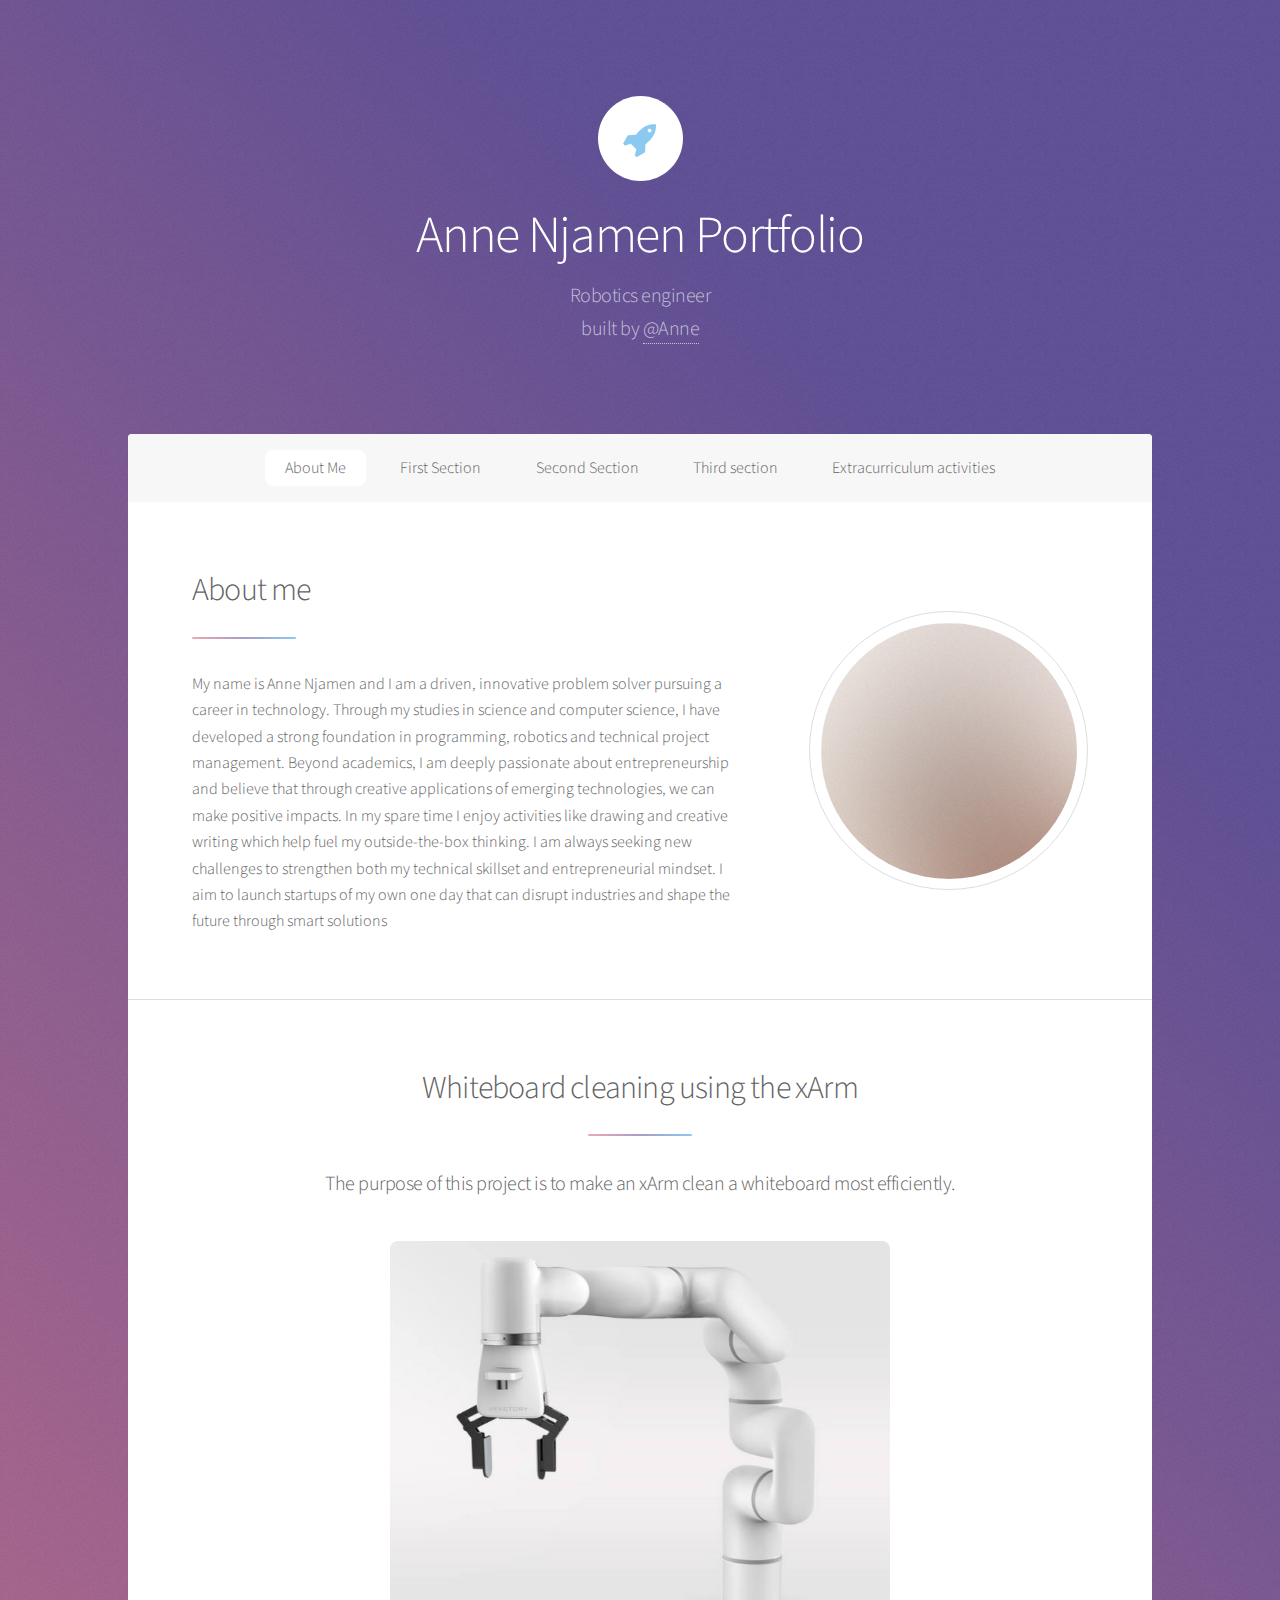
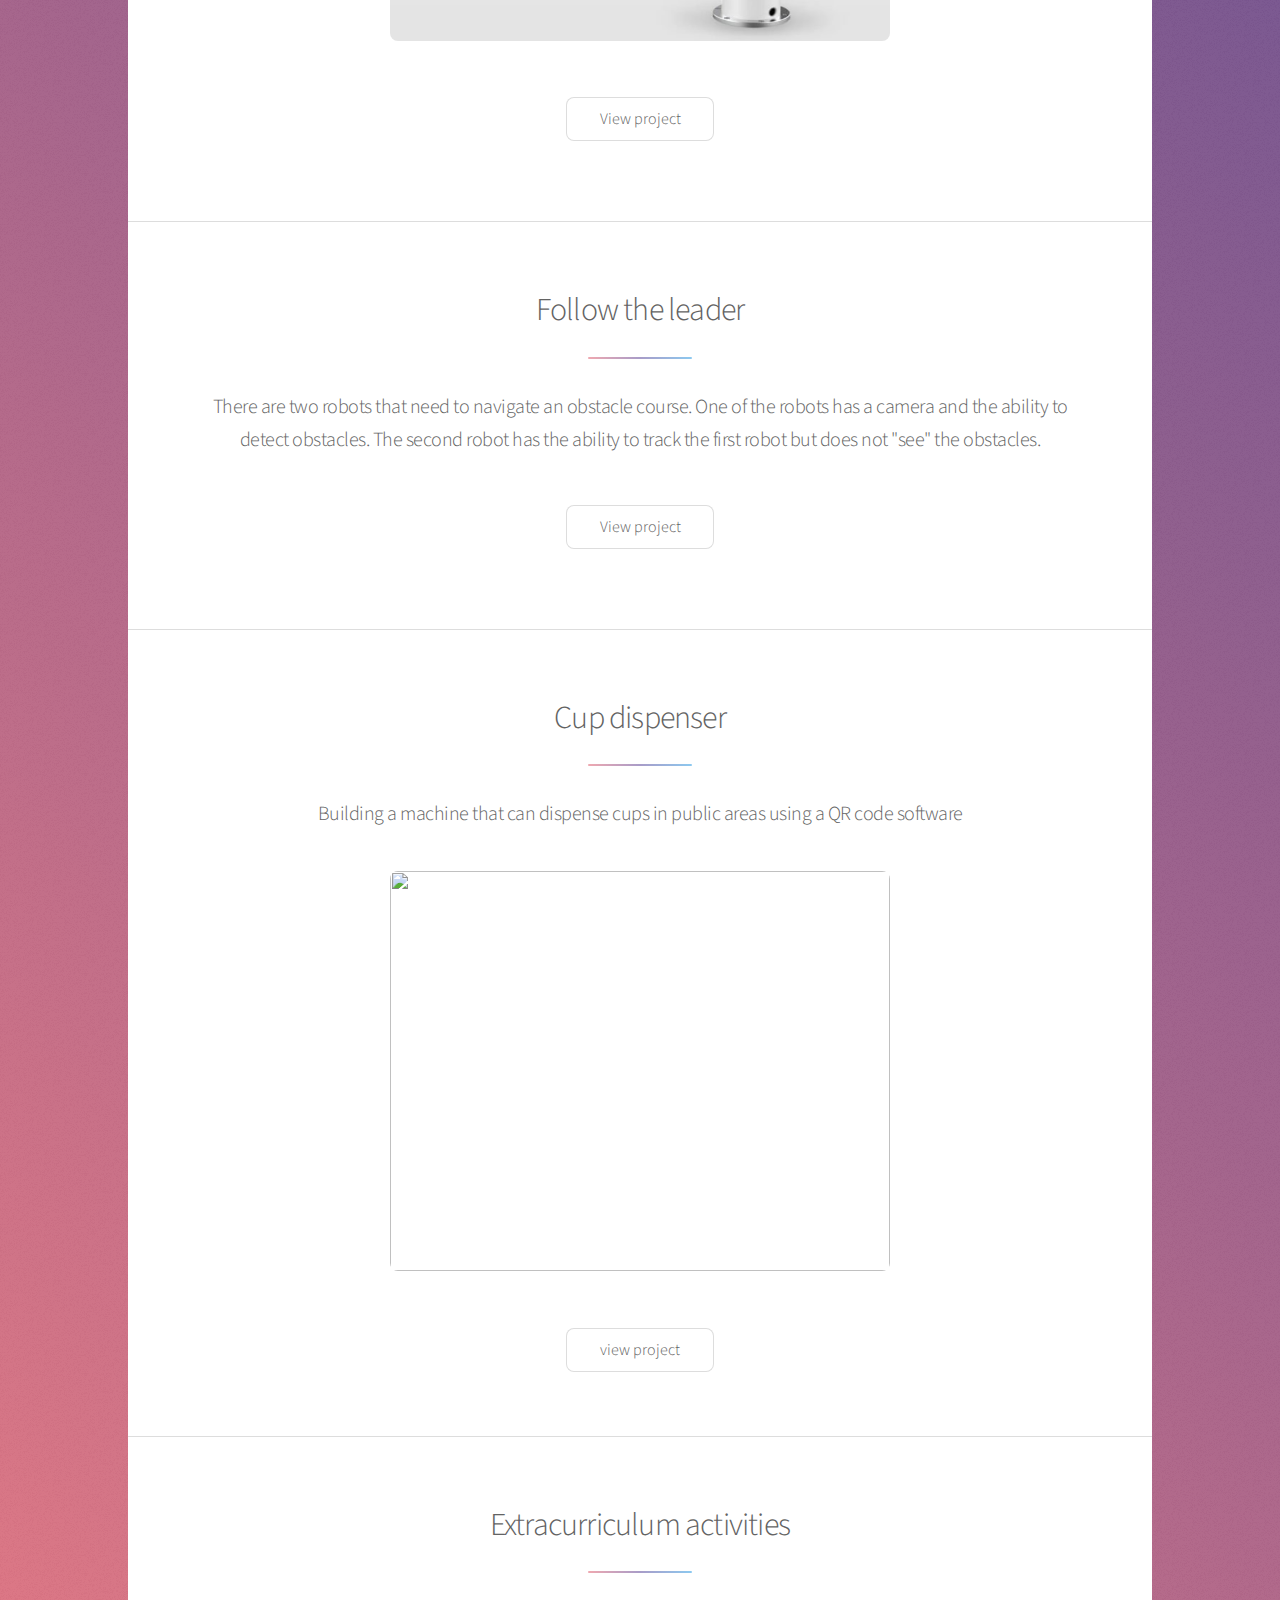
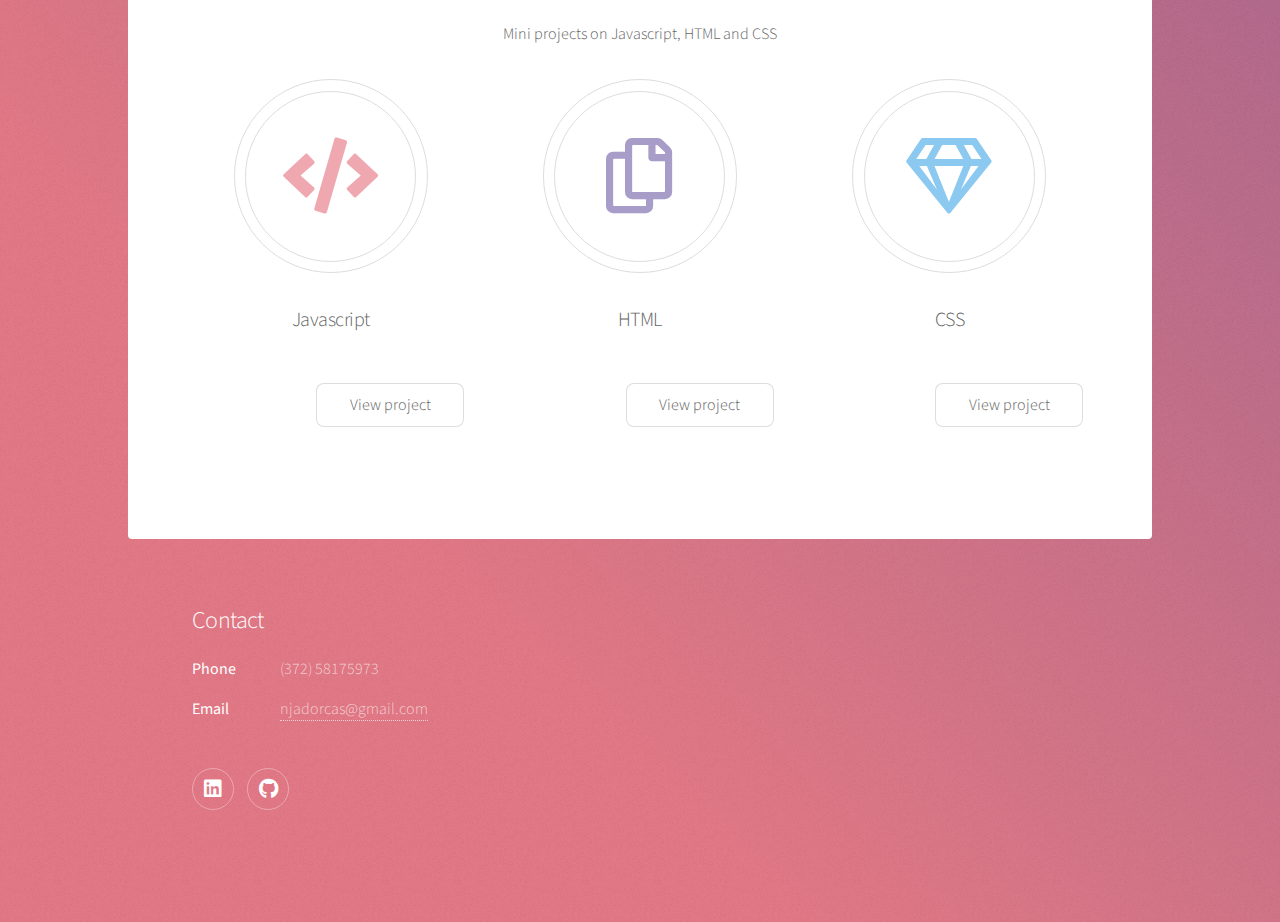
==== commit dbb2fade: "new commit" ====
--- a/index.html
+++ b/index.html
@@ -27,12 +27,12 @@
 
 				<!-- Nav -->
 					<nav id="nav">
-						<ul class="links">
-							<li><a href="#main" class="active">Projects</a></li>
-							
-						</ul>
-						<ul class="icons">
-							<li><a href="https://www.linkedin.com/in/anne-dorcas-nguewouo-njamen-68a80a231/" class="icon brands fa-linkedin alt"><span class="label">linkedin</span></a></li>
+						<ul>
+							<li><a href="#intro" class="active">About Me</a></li>
+							<li><a href="#first">First Section</a></li>
+							<li><a href="#second">Second Section</a></li>
+							<li><a href="#cta">Third section</a></li>
+							<li><a href="#extra">Extracurriculum activities</a></li>
 						</ul>
 					</nav>
 
@@ -45,9 +45,14 @@
 									<header class="major">
 										<h2>About me</h2>
 									</header>
-									<p>Sed lorem ipsum dolor sit amet nullam consequat feugiat consequat magna
-									adipiscing magna etiam amet veroeros. Lorem ipsum dolor tempus sit cursus.
-									Tempus nisl et nullam lorem ipsum dolor sit amet aliquam.</p>
+									<p>My name is Anne Njamen and I am a driven, innovative problem solver pursuing a career in technology. 
+										Through my studies in science and computer science, I have developed a strong foundation in programming,
+										 robotics and technical project management. Beyond academics, I am deeply passionate about entrepreneurship 
+										 and believe that through creative applications of emerging technologies, we can make positive impacts. 
+										 In my spare time I enjoy activities like drawing and creative writing which help fuel my outside-the-box 
+										 thinking. I am always seeking new challenges to strengthen both my technical skillset and entrepreneurial 
+										 mindset. I aim to launch startups of my own one day that can disrupt industries and shape the future through 
+										 smart solutions</p>
 									
 								</div>
 								<span class="image"><img src="images/pic01.jpg" alt="" /></span>
@@ -56,14 +61,14 @@
 
 						
 						<!-- Fisrt Section -->
-						<section id="second" class="main special">
+						<section id="first" class="main special">
 							<header class="major">
 								<h2>Whiteboard cleaning using the xArm</h2>
 								<p>The purpose of this project is to make an xArm clean a whiteboard most efficiently.</p>
-								<span class="image"><img src="images/xarm.png" alt="" /></span>
+								<span class="image"><img src="images/xarm.png" alt="" width="500" height="400"/></span>
 							<footer class="major">
 								<ul class="actions special">
-									<li><a href="https://github.com/NAnneDorcas/Whiteboard_cleaning" class="button">View project</a></li>
+									<li><a href="\whiteboard.html" class="button">View project</a></li>
 								</ul>
 							</footer>
 						</section>
@@ -78,7 +83,7 @@
 										The second robot has the ability to track the first robot but does not "see" the obstacles.</p>
 								<footer class="major">
 									<ul class="actions special">
-										<li><a href="https://bitbucket.org/robotics-i-projects-23-24a/g14_follow_the_leader/src/main/" class="button">View project</a></li>
+										<li><a href="\Follow_the_leader.html" class="button">View project</a></li>
 									</ul>
 								</footer>
 							</section>
@@ -88,7 +93,7 @@
 								<header class="major">
 									<h2>Cup dispenser</h2>
 									<p>Building a machine that can dispense cups in public areas using a QR code software</p>
-									<span class="image"><img src="images/picture1.jpg" alt="" /></span>
+									<span class="image"><img src="images/picture1.jpg" alt="" width="500" height="400" /></span>
 								</header>
 								<footer class="major">
 									<ul class="actions special">
@@ -97,9 +102,9 @@
 								</footer>
 							</section>
 						<!-- Forth Section -->
-						<section id="first" class="main special">
+						<section id="extra" class="main special">
 							<header class="major">
-								<h2>Javascript, HTML and CSS projects</h2>
+								<h2>Extracurriculum activities</h2>
 							</header>
 							<p>Mini projects on Javascript, HTML and CSS</p>
 							<ul class="features">
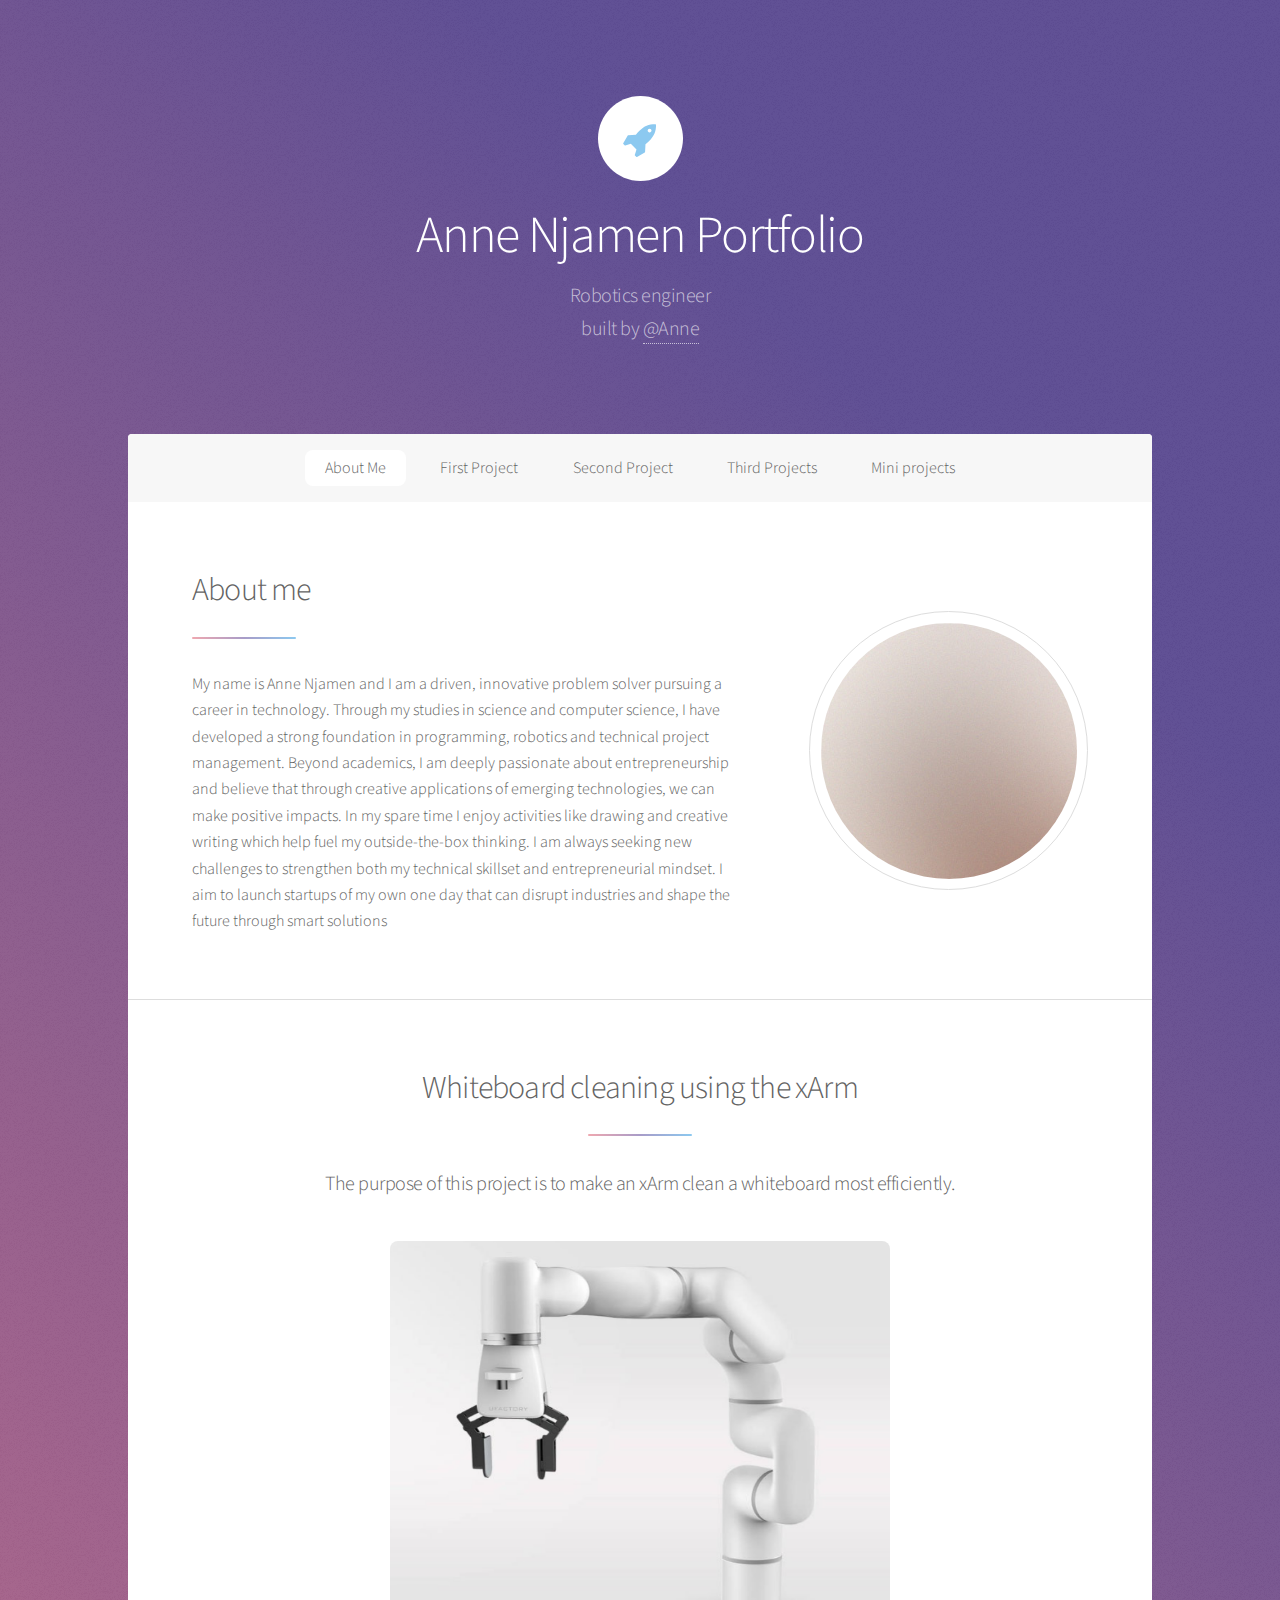
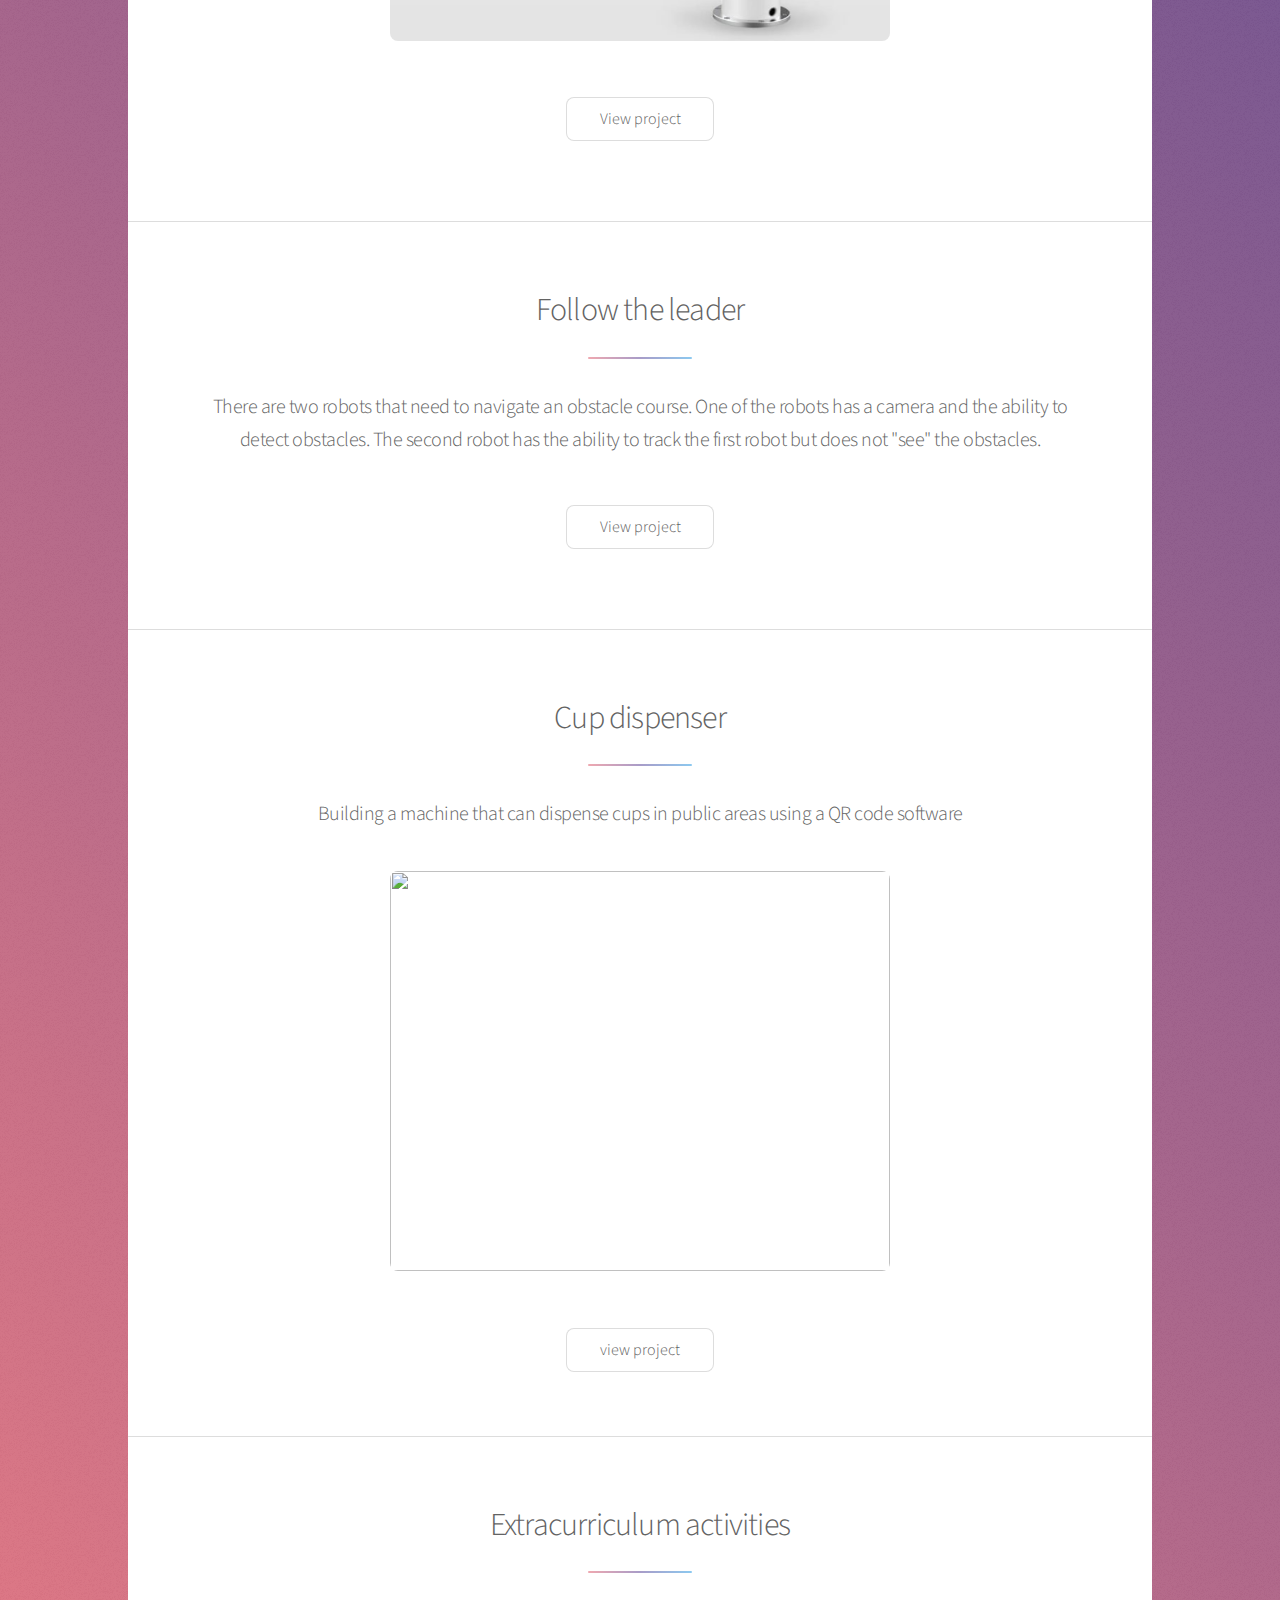
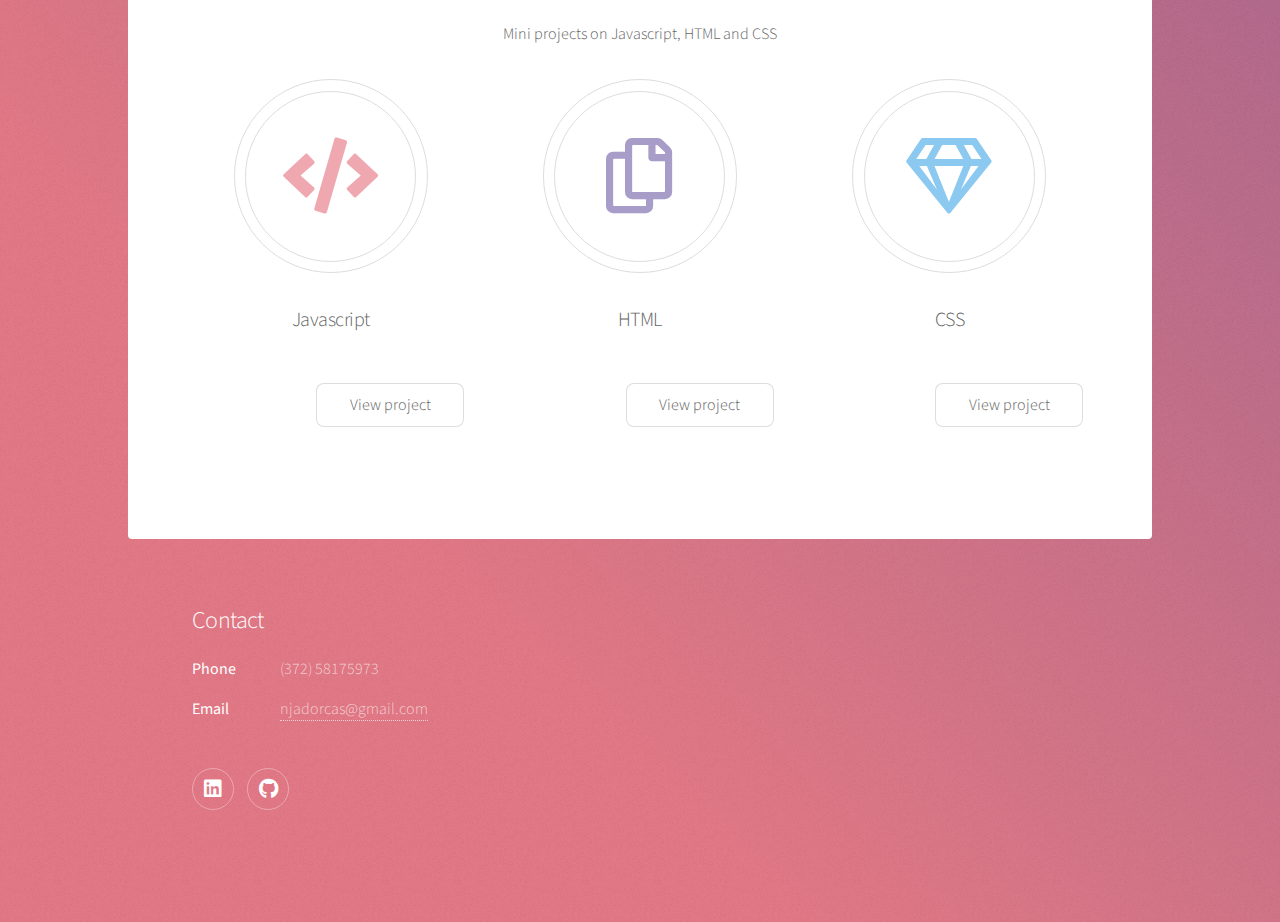
==== commit 976a7f1b: "new commit" ====
--- a/index.html
+++ b/index.html
@@ -29,10 +29,10 @@
 					<nav id="nav">
 						<ul>
 							<li><a href="#intro" class="active">About Me</a></li>
-							<li><a href="#first">First Section</a></li>
-							<li><a href="#second">Second Section</a></li>
-							<li><a href="#cta">Third section</a></li>
-							<li><a href="#extra">Extracurriculum activities</a></li>
+							<li><a href="#first">First Project</a></li>
+							<li><a href="#second">Second Project</a></li>
+							<li><a href="#cta">Third Projects</a></li>
+							<li><a href="#extra">Mini projects</a></li>
 						</ul>
 					</nav>
 
@@ -68,7 +68,7 @@
 								<span class="image"><img src="images/xarm.png" alt="" width="500" height="400"/></span>
 							<footer class="major">
 								<ul class="actions special">
-									<li><a href="\whiteboard.html" class="button">View project</a></li>
+									<li><a href="whiteboard.html" class="button">View project</a></li>
 								</ul>
 							</footer>
 						</section>
@@ -83,7 +83,7 @@
 										The second robot has the ability to track the first robot but does not "see" the obstacles.</p>
 								<footer class="major">
 									<ul class="actions special">
-										<li><a href="\Follow_the_leader.html" class="button">View project</a></li>
+										<li><a href="Follow_the_leader.html" class="button">View project</a></li>
 									</ul>
 								</footer>
 							</section>
@@ -97,7 +97,7 @@
 								</header>
 								<footer class="major">
 									<ul class="actions special">
-										<li><a href="\cup_dispener.html" class="button">view project</a></li>
+										<li><a href="cup_dispener.html" class="button">view project</a></li>
 									</ul>
 								</footer>
 							</section>
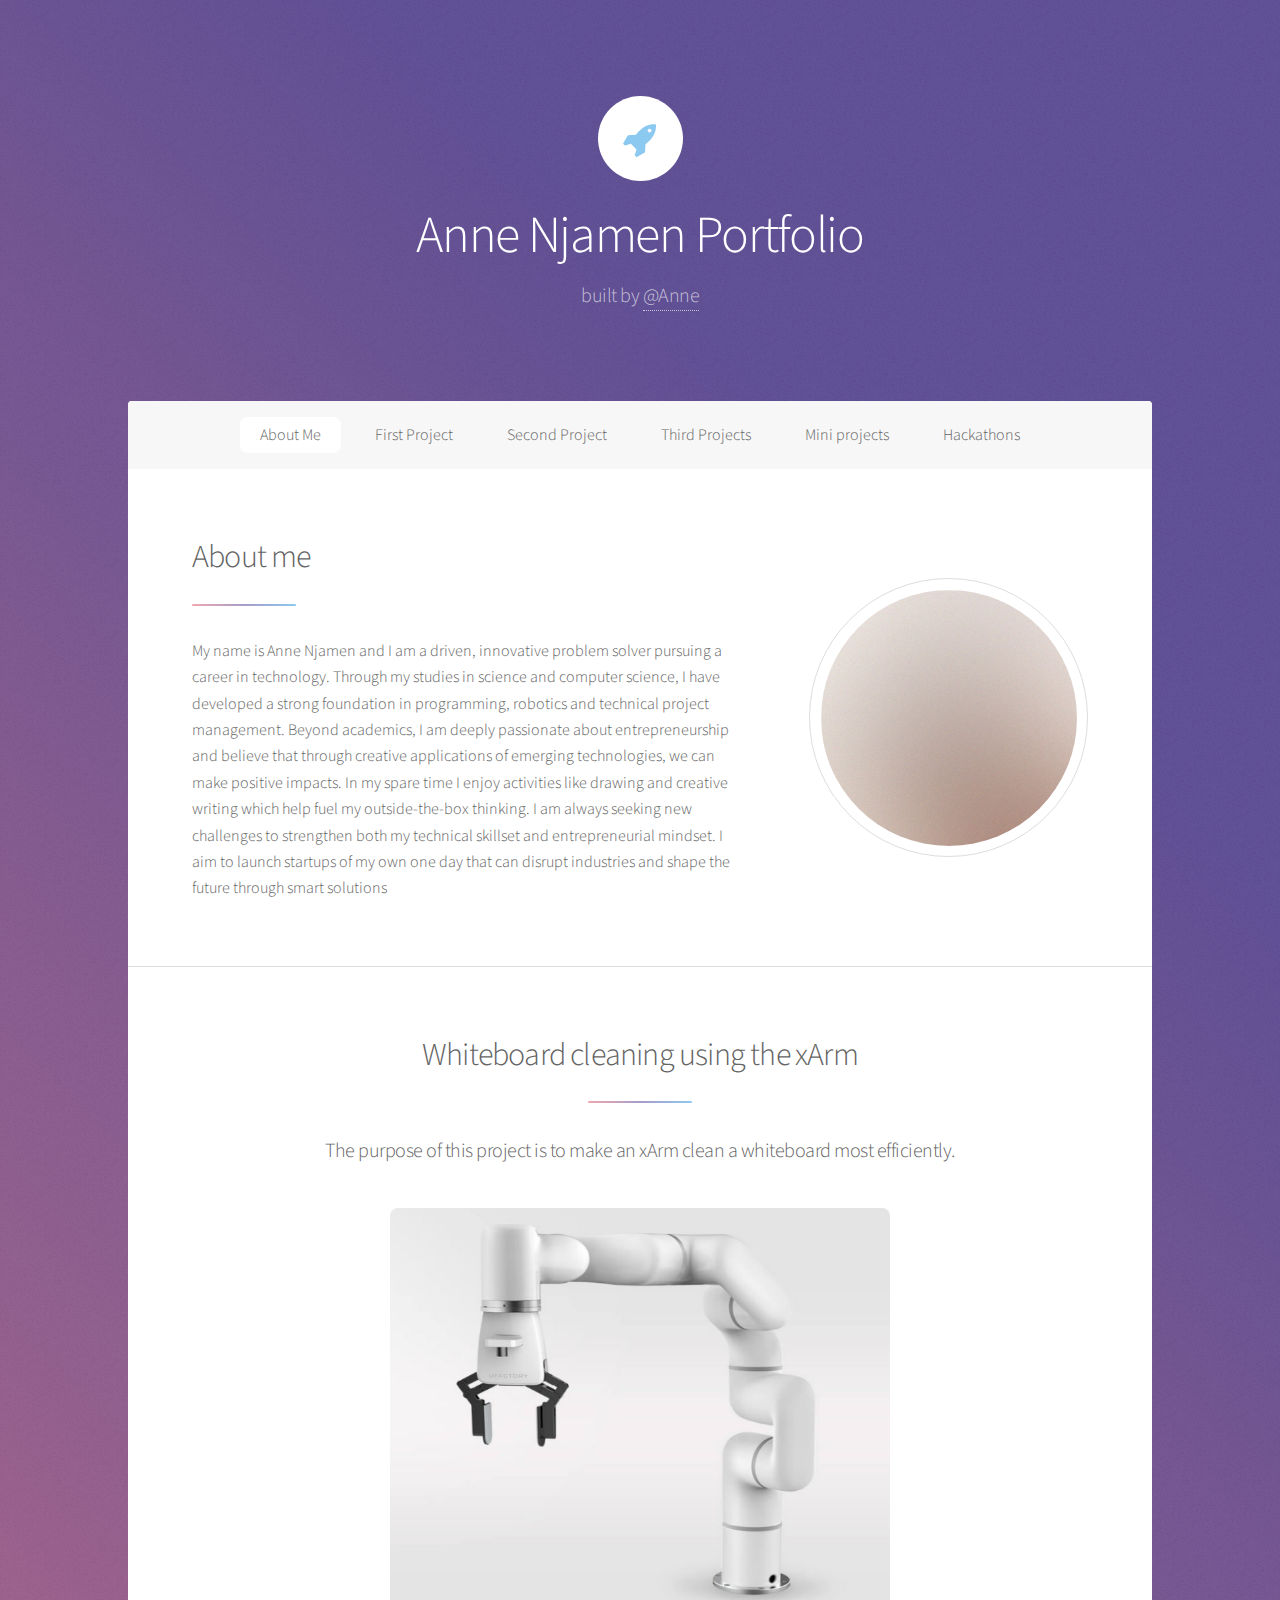
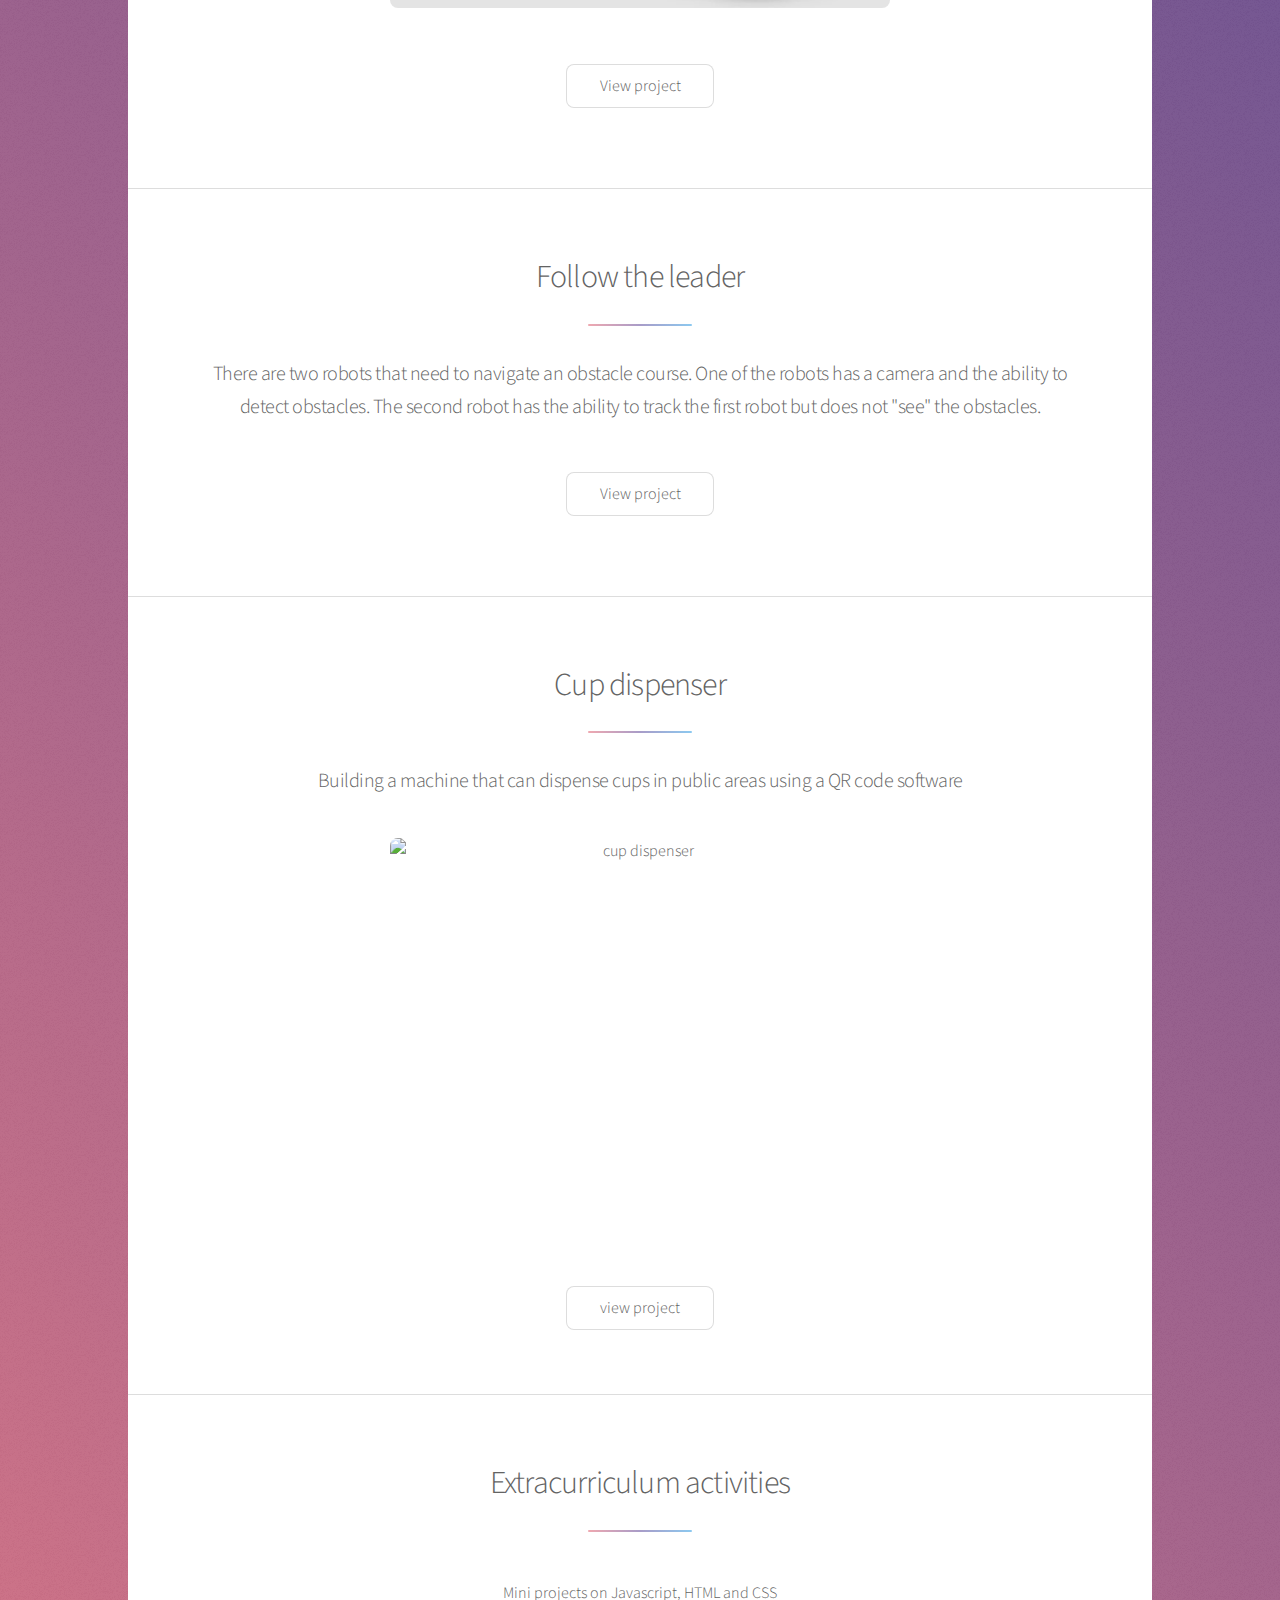
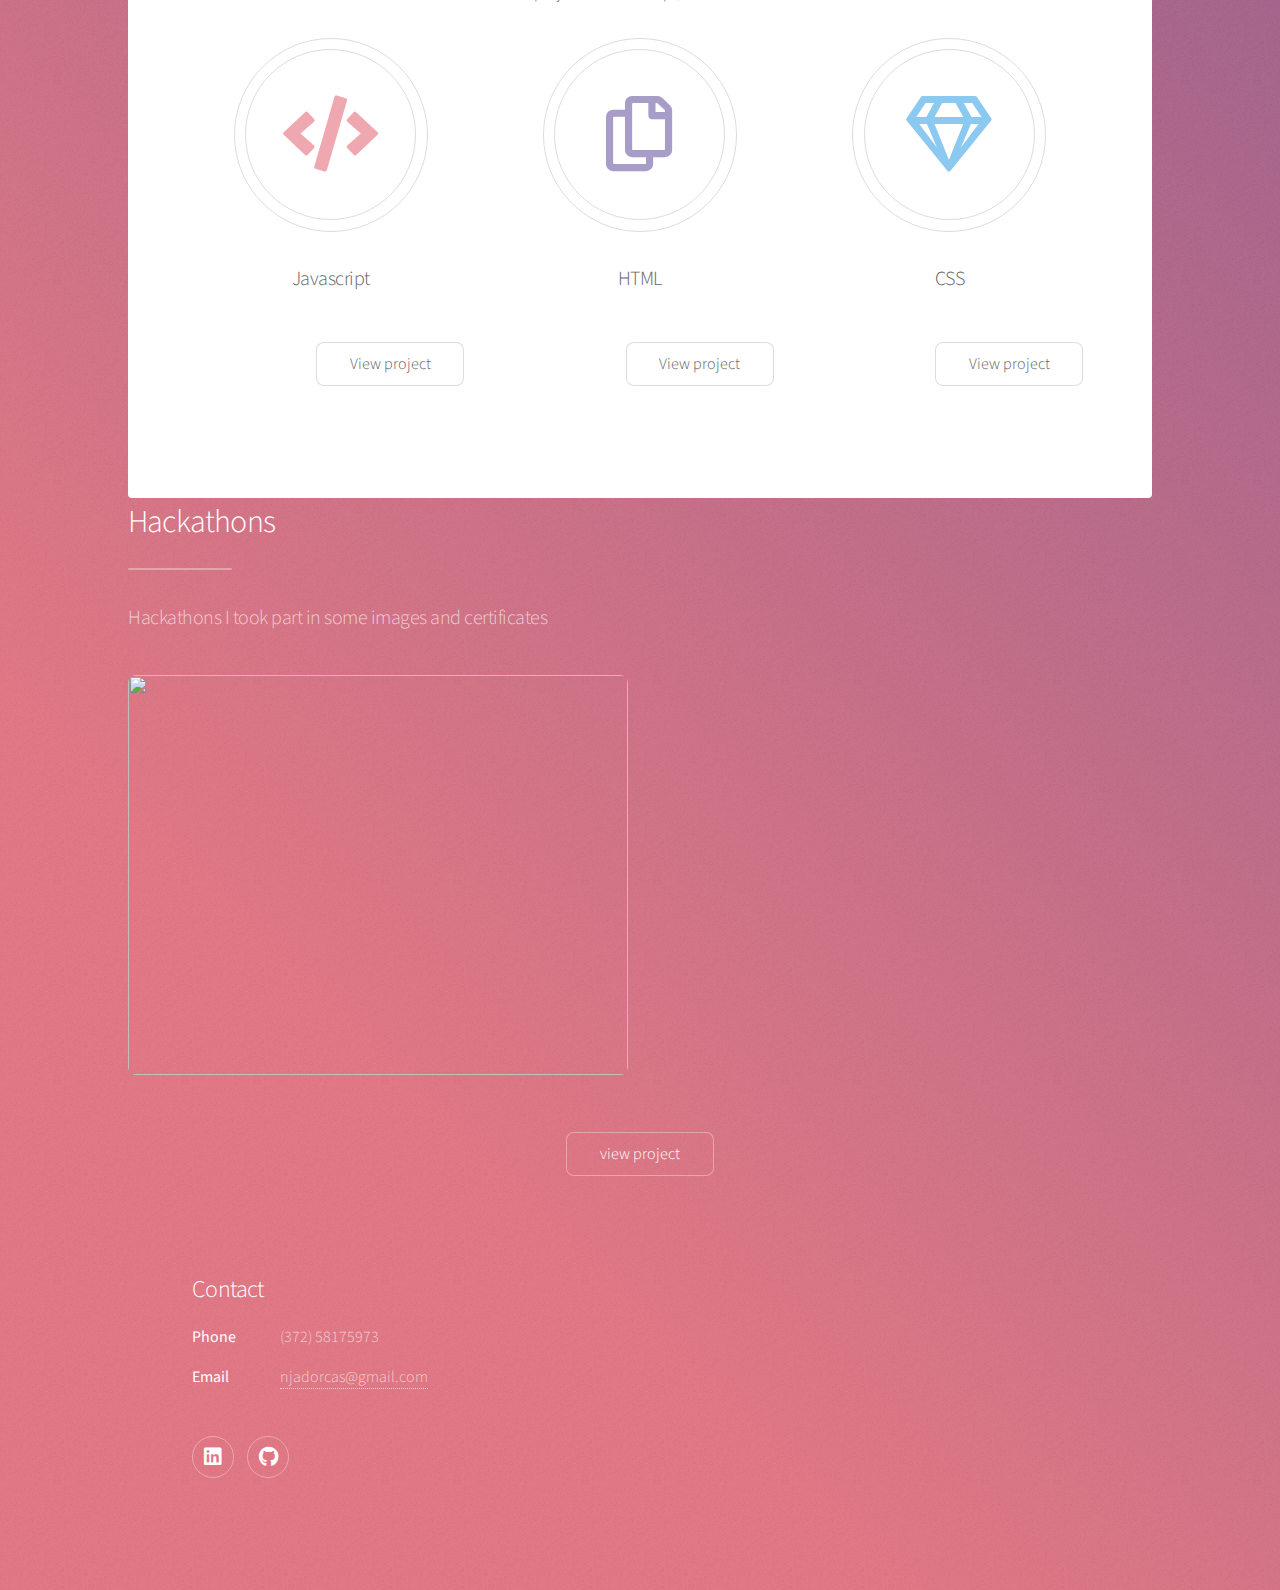
==== commit d7e9fa6f: "new commit" ====
--- a/index.html
+++ b/index.html
@@ -21,7 +21,7 @@
 					<header id="header" class="alt">
 						<span class="logo"><img src="images/logo.svg" alt="" /></span>
 						<h1>Anne Njamen Portfolio</h1>
-						<p>Robotics engineer<br />
+						<p>
 						built by <a href="https://www.linkedin.com/in/anne-dorcas-nguewouo-njamen-68a80a231/">@Anne</a> </p>
 					</header>
 
@@ -33,6 +33,7 @@
 							<li><a href="#second">Second Project</a></li>
 							<li><a href="#cta">Third Projects</a></li>
 							<li><a href="#extra">Mini projects</a></li>
+							<li><a href="#hack">Hackathons</a></li>
 						</ul>
 					</nav>
 
@@ -65,7 +66,7 @@
 							<header class="major">
 								<h2>Whiteboard cleaning using the xArm</h2>
 								<p>The purpose of this project is to make an xArm clean a whiteboard most efficiently.</p>
-								<span class="image"><img src="images/xarm.png" alt="" width="500" height="400"/></span>
+								<span class="image"><img src="images/xarm.png" alt="xarm" width="500" height="400"/></span>
 							<footer class="major">
 								<ul class="actions special">
 									<li><a href="whiteboard.html" class="button">View project</a></li>
@@ -75,32 +76,32 @@
 						
 
 						<!-- Second Section -->
-							<section id="second" class="main special">
-								<header class="major">
-									<h2>Follow the leader</h2>
-									<p>There are two robots that need to navigate an obstacle course.
+						<section id="second" class="main special">
+							<header class="major">
+								<h2>Follow the leader</h2>
+								<p>There are two robots that need to navigate an obstacle course.
 										One of the robots has a camera and the ability to detect obstacles.
 										The second robot has the ability to track the first robot but does not "see" the obstacles.</p>
-								<footer class="major">
-									<ul class="actions special">
-										<li><a href="Follow_the_leader.html" class="button">View project</a></li>
-									</ul>
-								</footer>
-							</section>
+							<footer class="major">
+								<ul class="actions special">
+									<li><a href="Follow_the_leader.html" class="button">View project</a></li>
+								</ul>
+							</footer>
+						</section>
 
 						<!-- Third Started -->
-							<section id="cta" class="main special">
-								<header class="major">
-									<h2>Cup dispenser</h2>
-									<p>Building a machine that can dispense cups in public areas using a QR code software</p>
-									<span class="image"><img src="images/picture1.jpg" alt="" width="500" height="400" /></span>
-								</header>
-								<footer class="major">
-									<ul class="actions special">
-										<li><a href="cup_dispener.html" class="button">view project</a></li>
-									</ul>
-								</footer>
-							</section>
+						<section id="cta" class="main special">
+							<header class="major">
+								<h2>Cup dispenser</h2>
+								<p>Building a machine that can dispense cups in public areas using a QR code software</p>
+								<span class="image"><img src="images/picture1.jpg" alt="cup dispenser" width="500" height="400" /></span>
+							</header>
+							<footer class="major">
+								<ul class="actions special">
+									<li><a href="cup_dispener.html" class="button">view project</a></li>
+								</ul>
+							</footer>
+						</section>
 						<!-- Forth Section -->
 						<section id="extra" class="main special">
 							<header class="major">
@@ -142,7 +143,21 @@
 						</section>
 					</div>
 				    
-
+				<!--Hackathons-->
+				
+						<section>
+							<header class="major">
+								<h2>Hackathons</h2>
+								<p>Hackathons I took part in some images and certificates</p>
+								<span class="image"><img src="images/picture1.jpg" alt="" width="500" height="400" /></span>
+							</header>
+							<footer class="major">
+								<ul class="actions special">
+									<li><a href="cup_dispener.html" class="button">view project</a></li>
+								</ul>
+							</footer>
+						</section>
+				
 				<!-- Footer -->
 					<footer id="footer">
 						
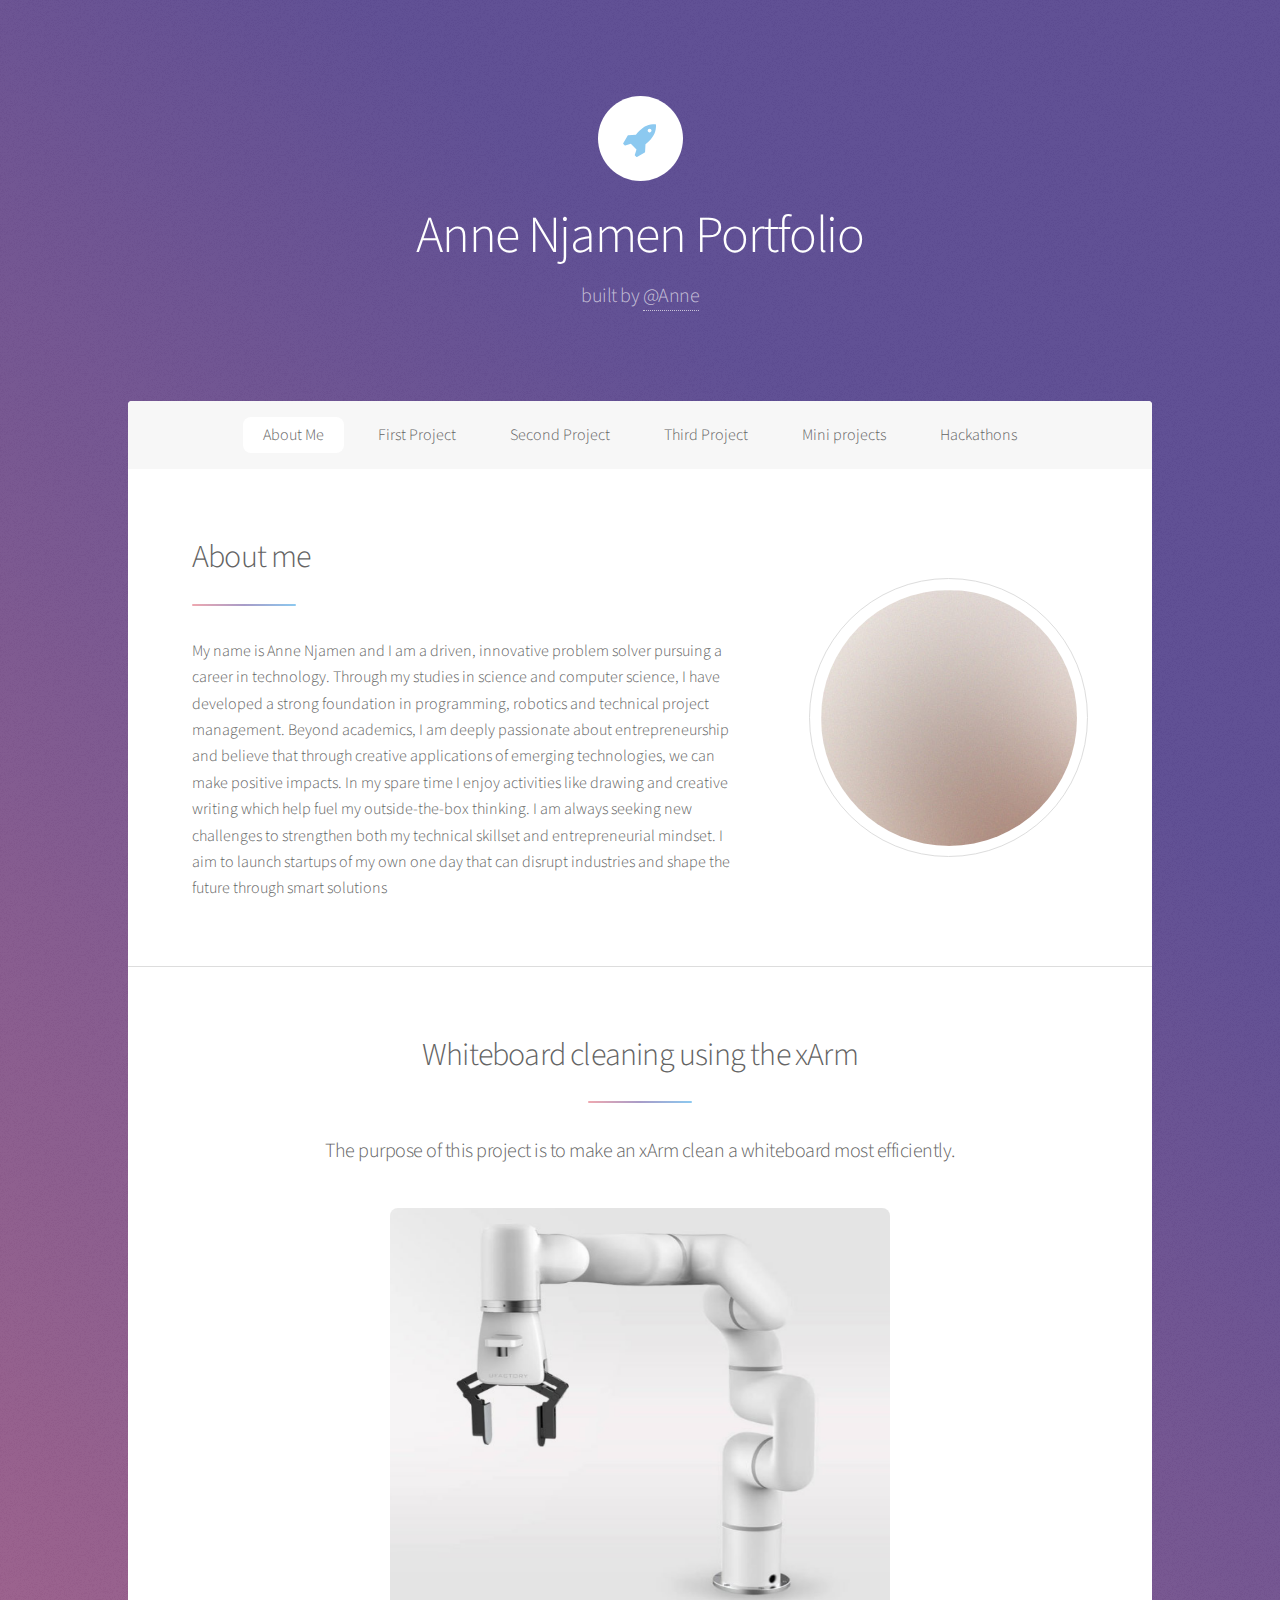
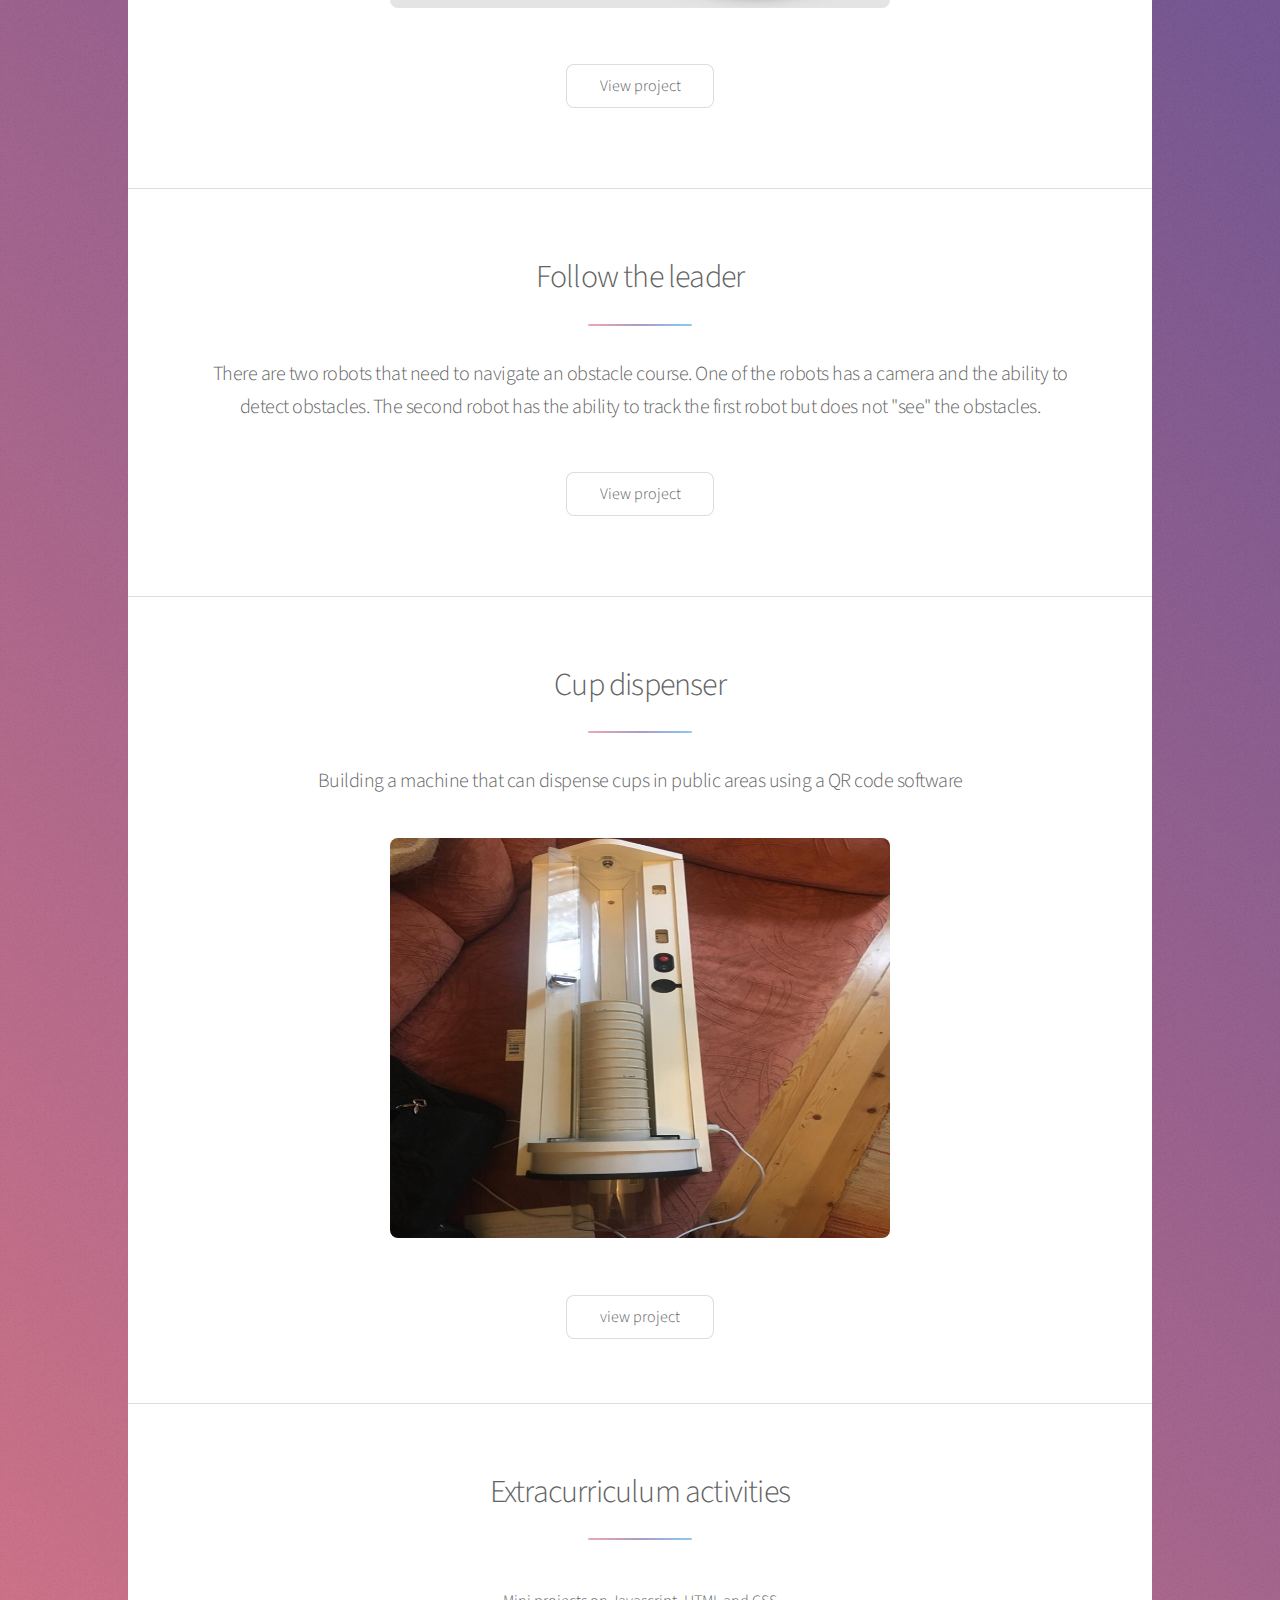
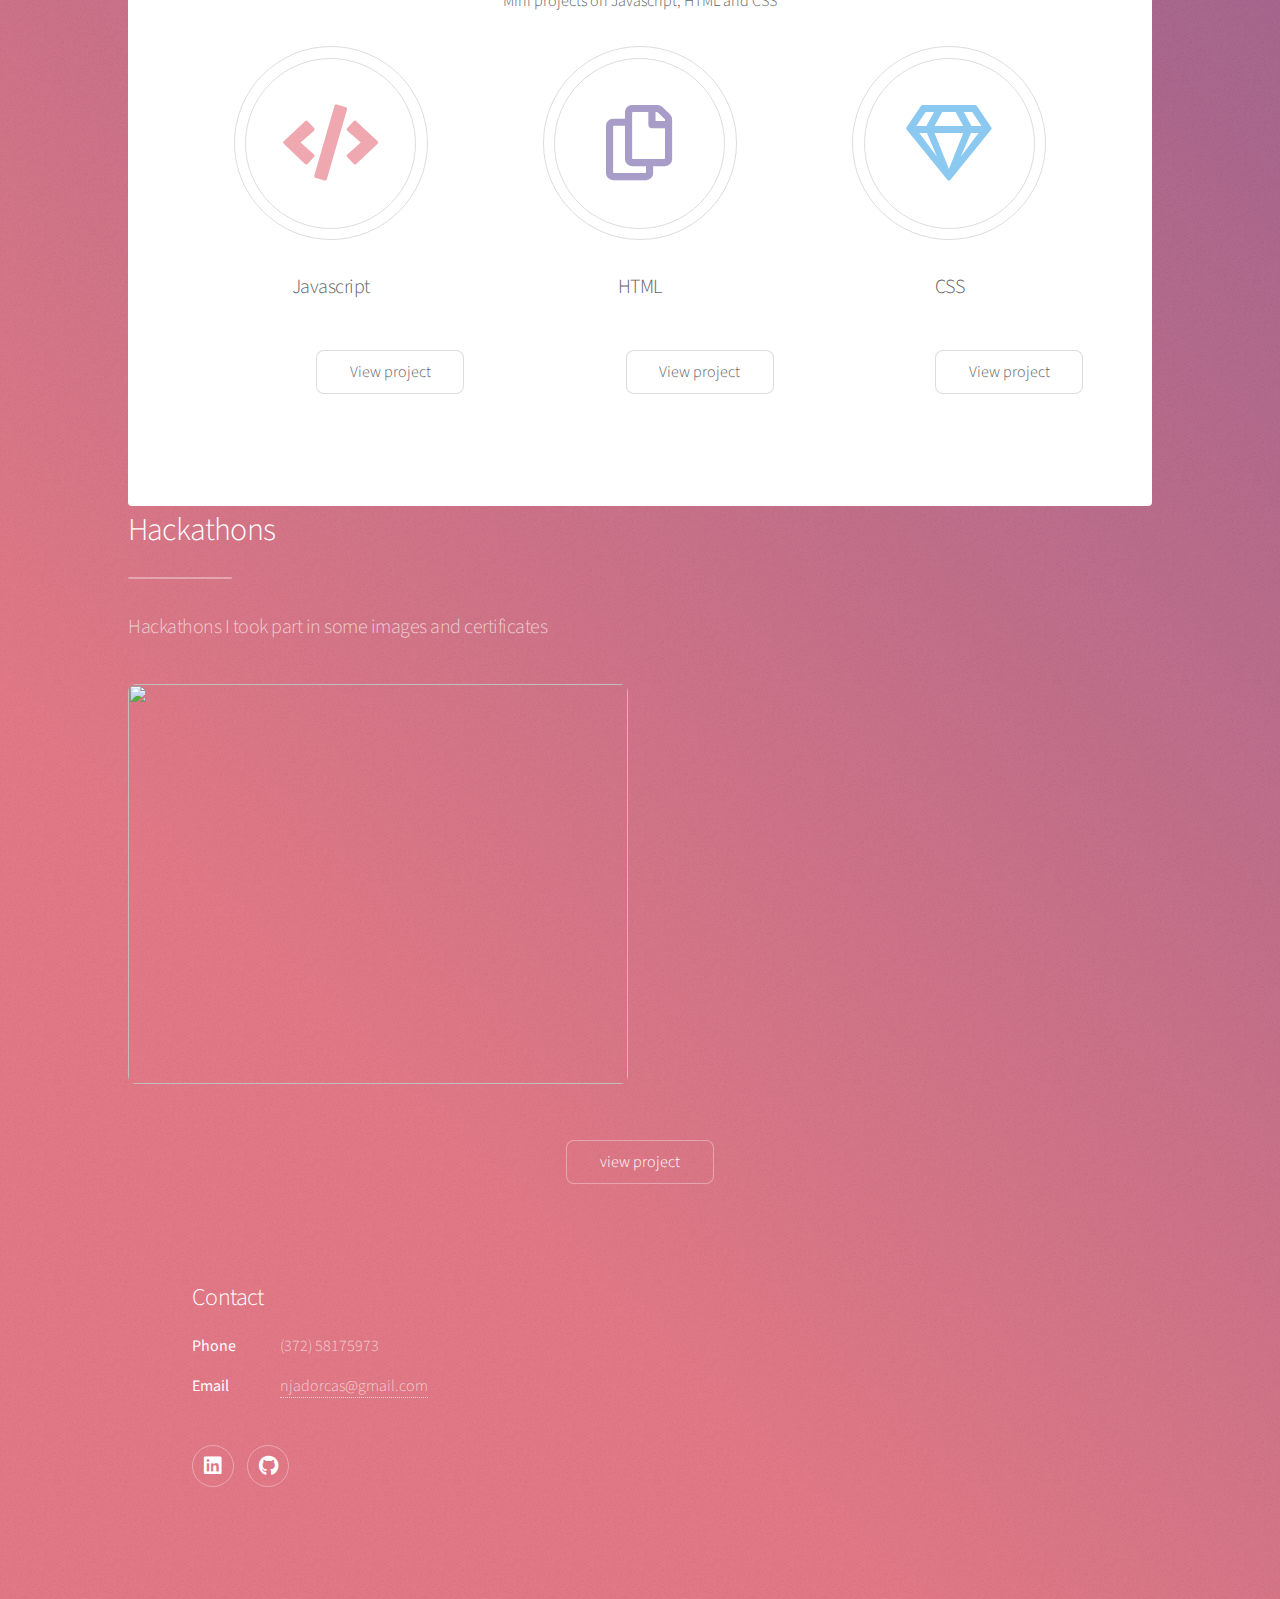
==== commit 21e5932c: "Updates on relative paths" ====
--- a/index.html
+++ b/index.html
@@ -31,7 +31,7 @@
 							<li><a href="#intro" class="active">About Me</a></li>
 							<li><a href="#first">First Project</a></li>
 							<li><a href="#second">Second Project</a></li>
-							<li><a href="#cta">Third Projects</a></li>
+							<li><a href="#cta">Third Project</a></li>
 							<li><a href="#extra">Mini projects</a></li>
 							<li><a href="#hack">Hackathons</a></li>
 						</ul>
@@ -90,18 +90,18 @@
 						</section>
 
 						<!-- Third Started -->
-						<section id="cta" class="main special">
-							<header class="major">
-								<h2>Cup dispenser</h2>
-								<p>Building a machine that can dispense cups in public areas using a QR code software</p>
-								<span class="image"><img src="images/picture1.jpg" alt="cup dispenser" width="500" height="400" /></span>
-							</header>
-							<footer class="major">
-								<ul class="actions special">
-									<li><a href="cup_dispener.html" class="button">view project</a></li>
-								</ul>
-							</footer>
-						</section>
+							<section id="cta" class="main special">
+								<header class="major">
+									<h2>Cup dispenser</h2>
+									<p>Building a machine that can dispense cups in public areas using a QR code software</p>
+									<span class="image"><img src="images/Picture1.jpg" alt="" width="500" height="400" /></span>
+								</header>
+								<footer class="major">
+									<ul class="actions special">
+										<li><a href="cup_dispener.html" class="button">view project</a></li>
+									</ul>
+								</footer>
+							</section>
 						<!-- Forth Section -->
 						<section id="extra" class="main special">
 							<header class="major">
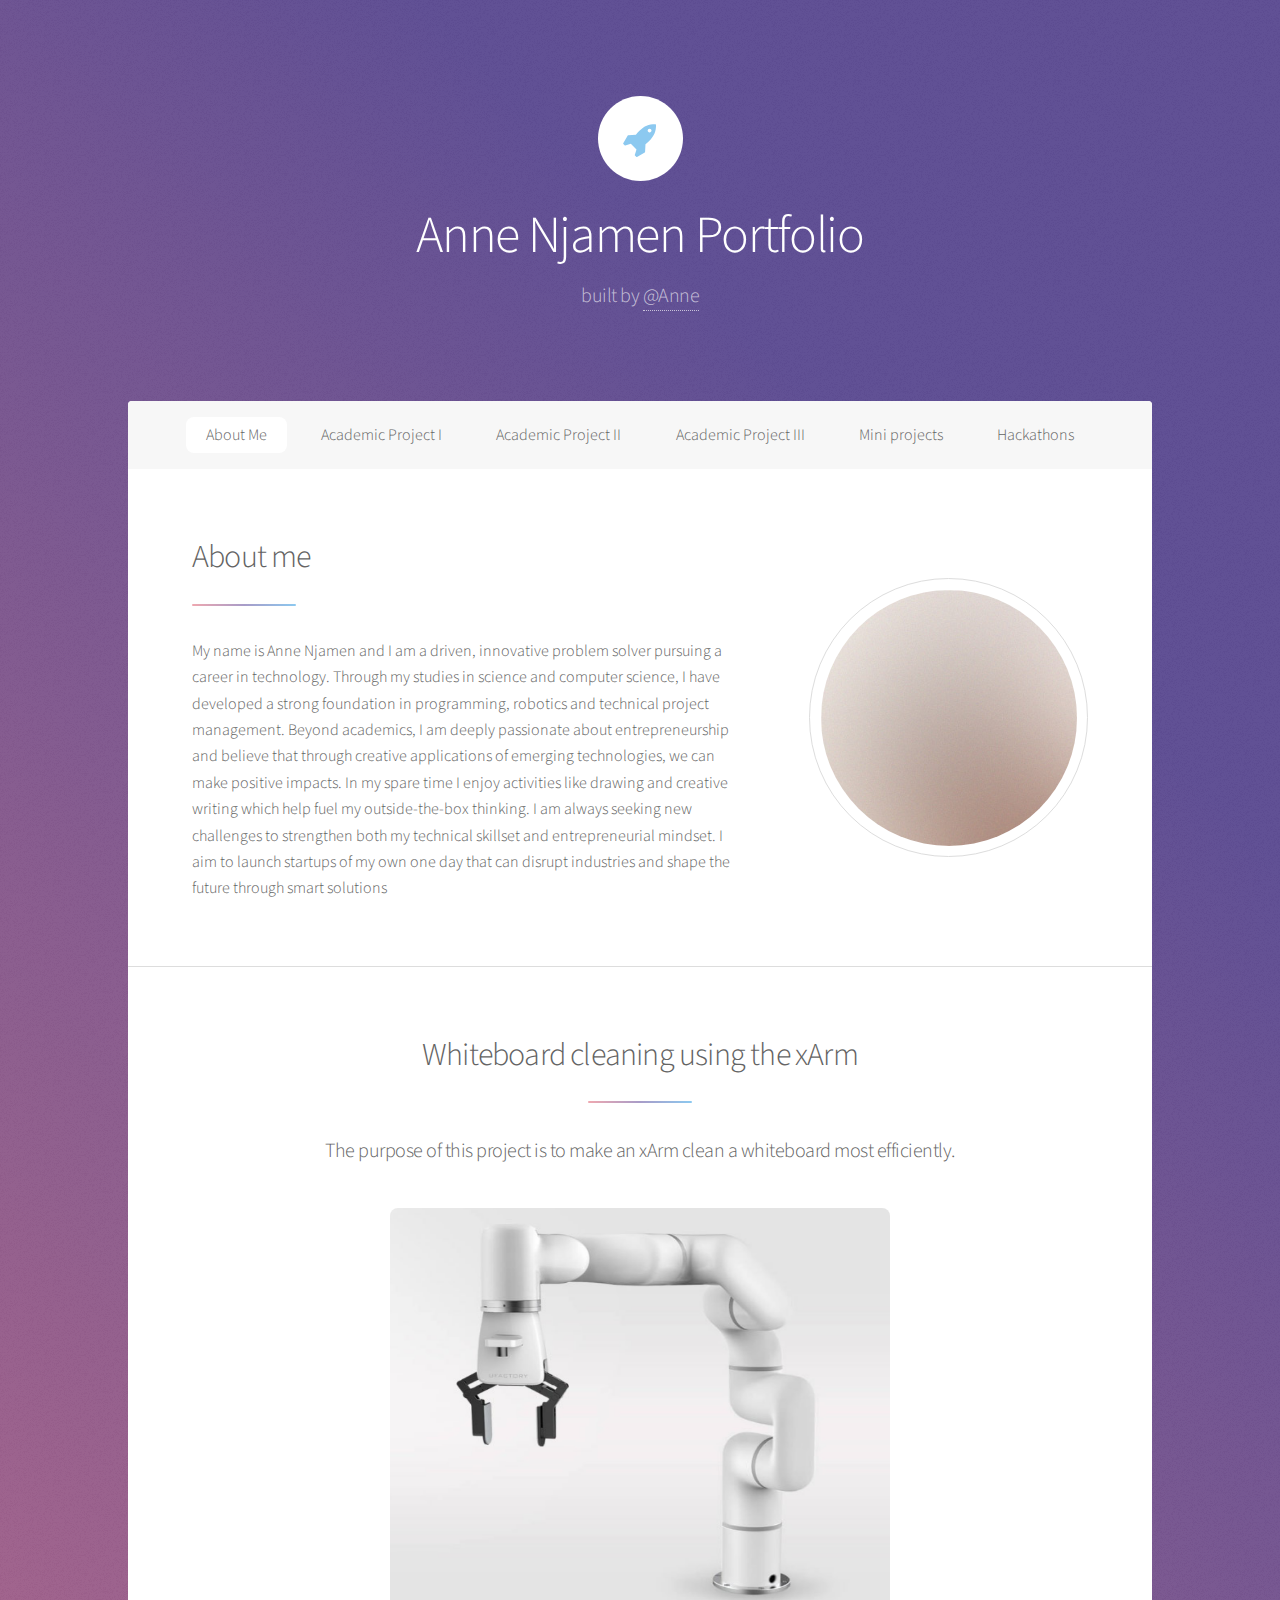
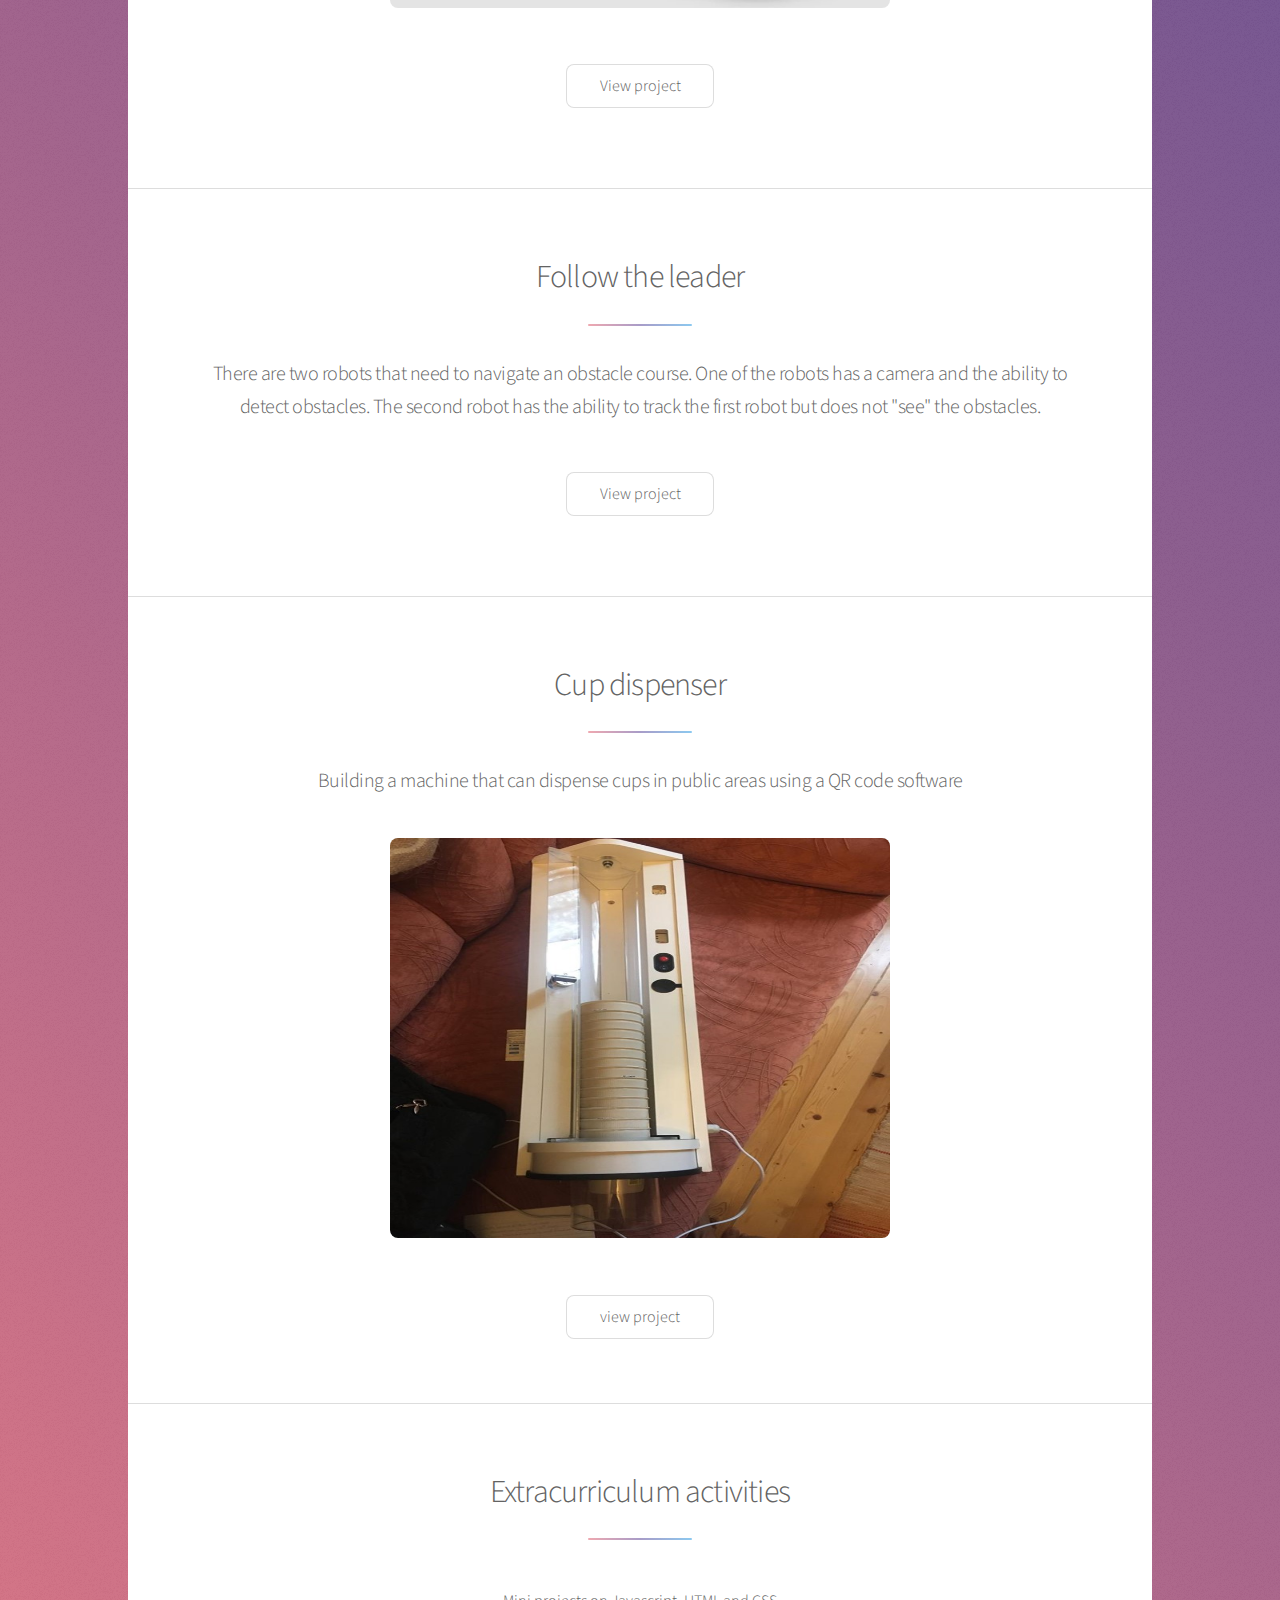
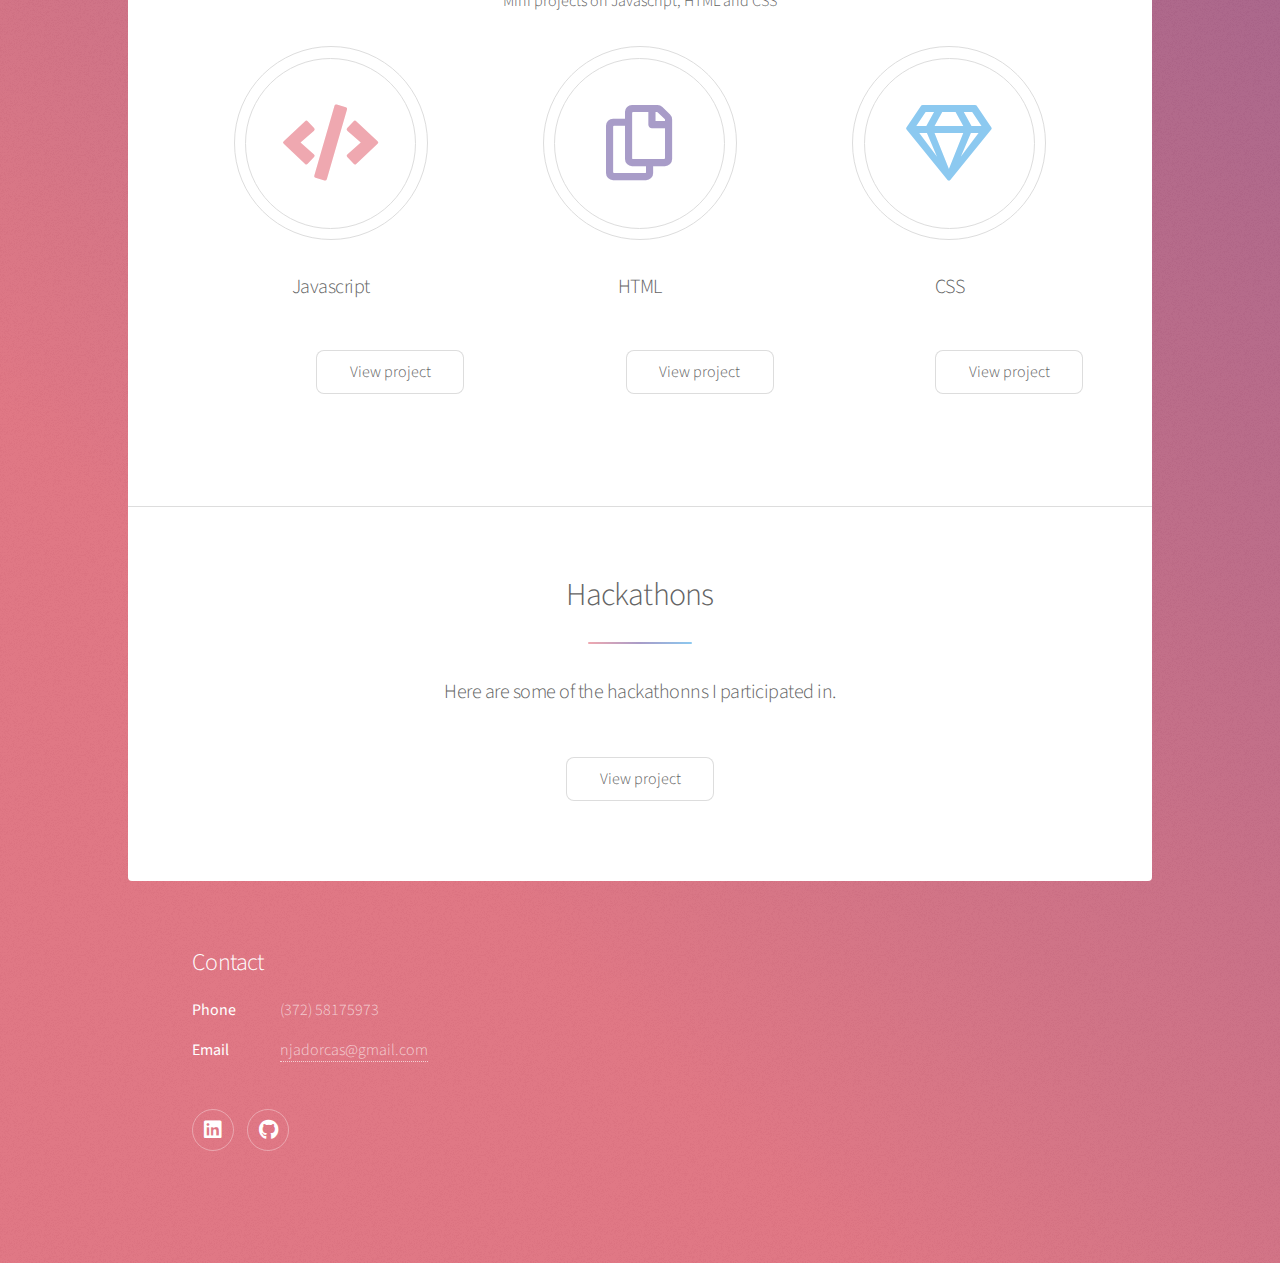
==== commit 6194ab16: "new commit" ====
--- a/index.html
+++ b/index.html
@@ -29,10 +29,10 @@
 					<nav id="nav">
 						<ul>
 							<li><a href="#intro" class="active">About Me</a></li>
-							<li><a href="#first">First Project</a></li>
-							<li><a href="#second">Second Project</a></li>
-							<li><a href="#cta">Third Project</a></li>
-							<li><a href="#extra">Mini projects</a></li>
+							<li><a href="#first">Academic Project I</a></li>
+							<li><a href="#second">Academic Project II</a></li>
+							<li><a href="#cta">Academic Project III</a></li>
+							<li><a href="#extra">Mini projects </a></li>
 							<li><a href="#hack">Hackathons</a></li>
 						</ul>
 					</nav>
@@ -90,18 +90,18 @@
 						</section>
 
 						<!-- Third Started -->
-							<section id="cta" class="main special">
-								<header class="major">
-									<h2>Cup dispenser</h2>
-									<p>Building a machine that can dispense cups in public areas using a QR code software</p>
-									<span class="image"><img src="images/Picture1.jpg" alt="" width="500" height="400" /></span>
-								</header>
-								<footer class="major">
-									<ul class="actions special">
-										<li><a href="cup_dispener.html" class="button">view project</a></li>
-									</ul>
-								</footer>
-							</section>
+						<section id="cta" class="main special">
+							<header class="major">
+								<h2>Cup dispenser</h2>
+								<p>Building a machine that can dispense cups in public areas using a QR code software</p>
+								<span class="image"><img src="images/Picture1.jpg" alt="cup dispenser" width="500" height="400" /></span>
+							</header>
+							<footer class="major">
+								<ul class="actions special">
+									<li><a href="cup_dispener.html" class="button">view project</a></li>
+								</ul>
+							</footer>
+						</section>
 						<!-- Forth Section -->
 						<section id="extra" class="main special">
 							<header class="major">
@@ -141,23 +141,19 @@
 								</li>
 							</ul>
 						</section>
-					</div>
-				    
-				<!--Hackathons-->
-				
-						<section>
+						<!-- Hackathons -->
+						<section id="hack" class="main special">
 							<header class="major">
 								<h2>Hackathons</h2>
-								<p>Hackathons I took part in some images and certificates</p>
-								<span class="image"><img src="images/picture1.jpg" alt="" width="500" height="400" /></span>
-							</header>
+								<p>Here are some of the hackathonns I participated in.</p>
 							<footer class="major">
 								<ul class="actions special">
-									<li><a href="cup_dispener.html" class="button">view project</a></li>
+									<li><a href="Hackathons.html" class="button">View project</a></li>
 								</ul>
 							</footer>
 						</section>
-				
+					</div>
+				    
 				<!-- Footer -->
 					<footer id="footer">
 						
@@ -171,7 +167,7 @@
 							</dl>
 							<ul class="icons">
 								<li><a href="https://www.linkedin.com/in/anne-dorcas-nguewouo-njamen-68a80a231/" class="icon brands fa-linkedin alt"><span class="label">linkedin</span></a></li>					
-								<li><a href="#" class="icon brands fa-github alt"><span class="label">GitHub</span></a></li>
+								<li><a href="https://github.com/NAnneDorcas?tab=repositories" class="icon brands fa-github alt"><span class="label">GitHub</span></a></li>
 							</ul>
 						</section>
 						
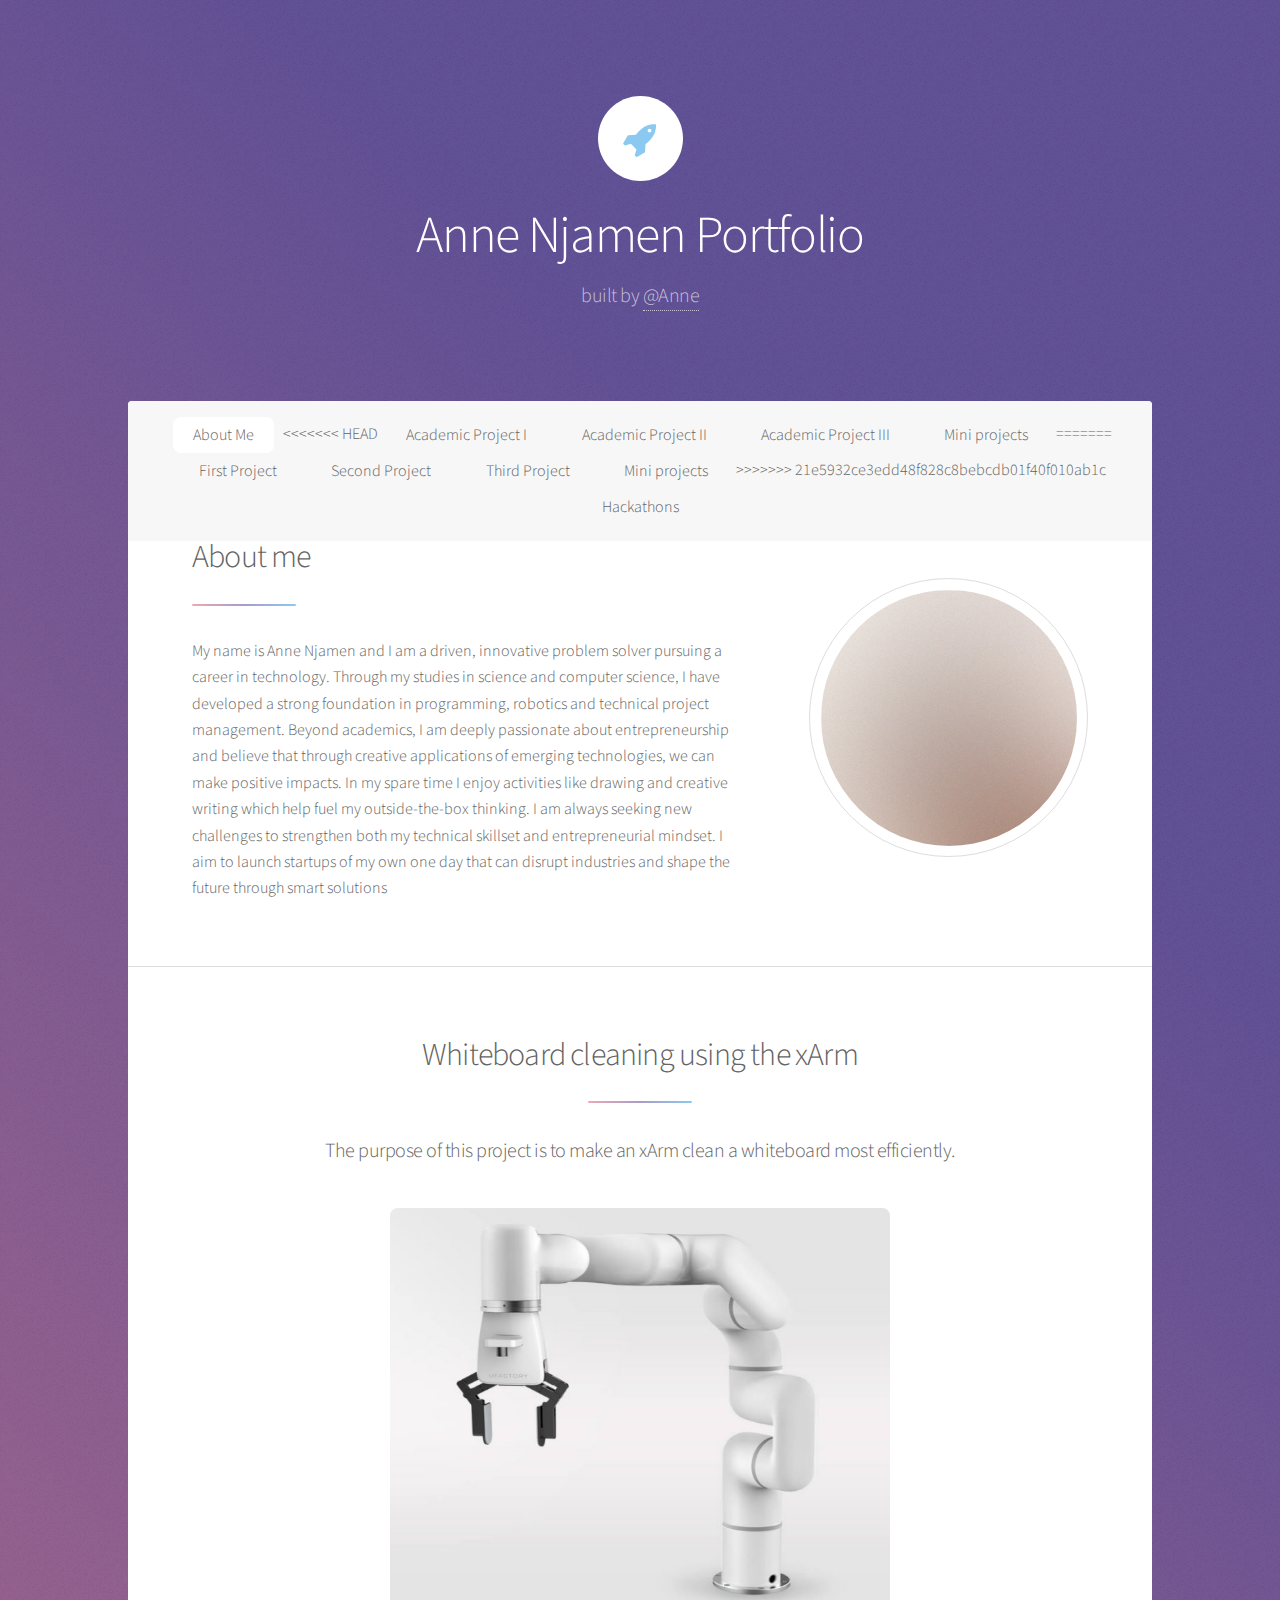
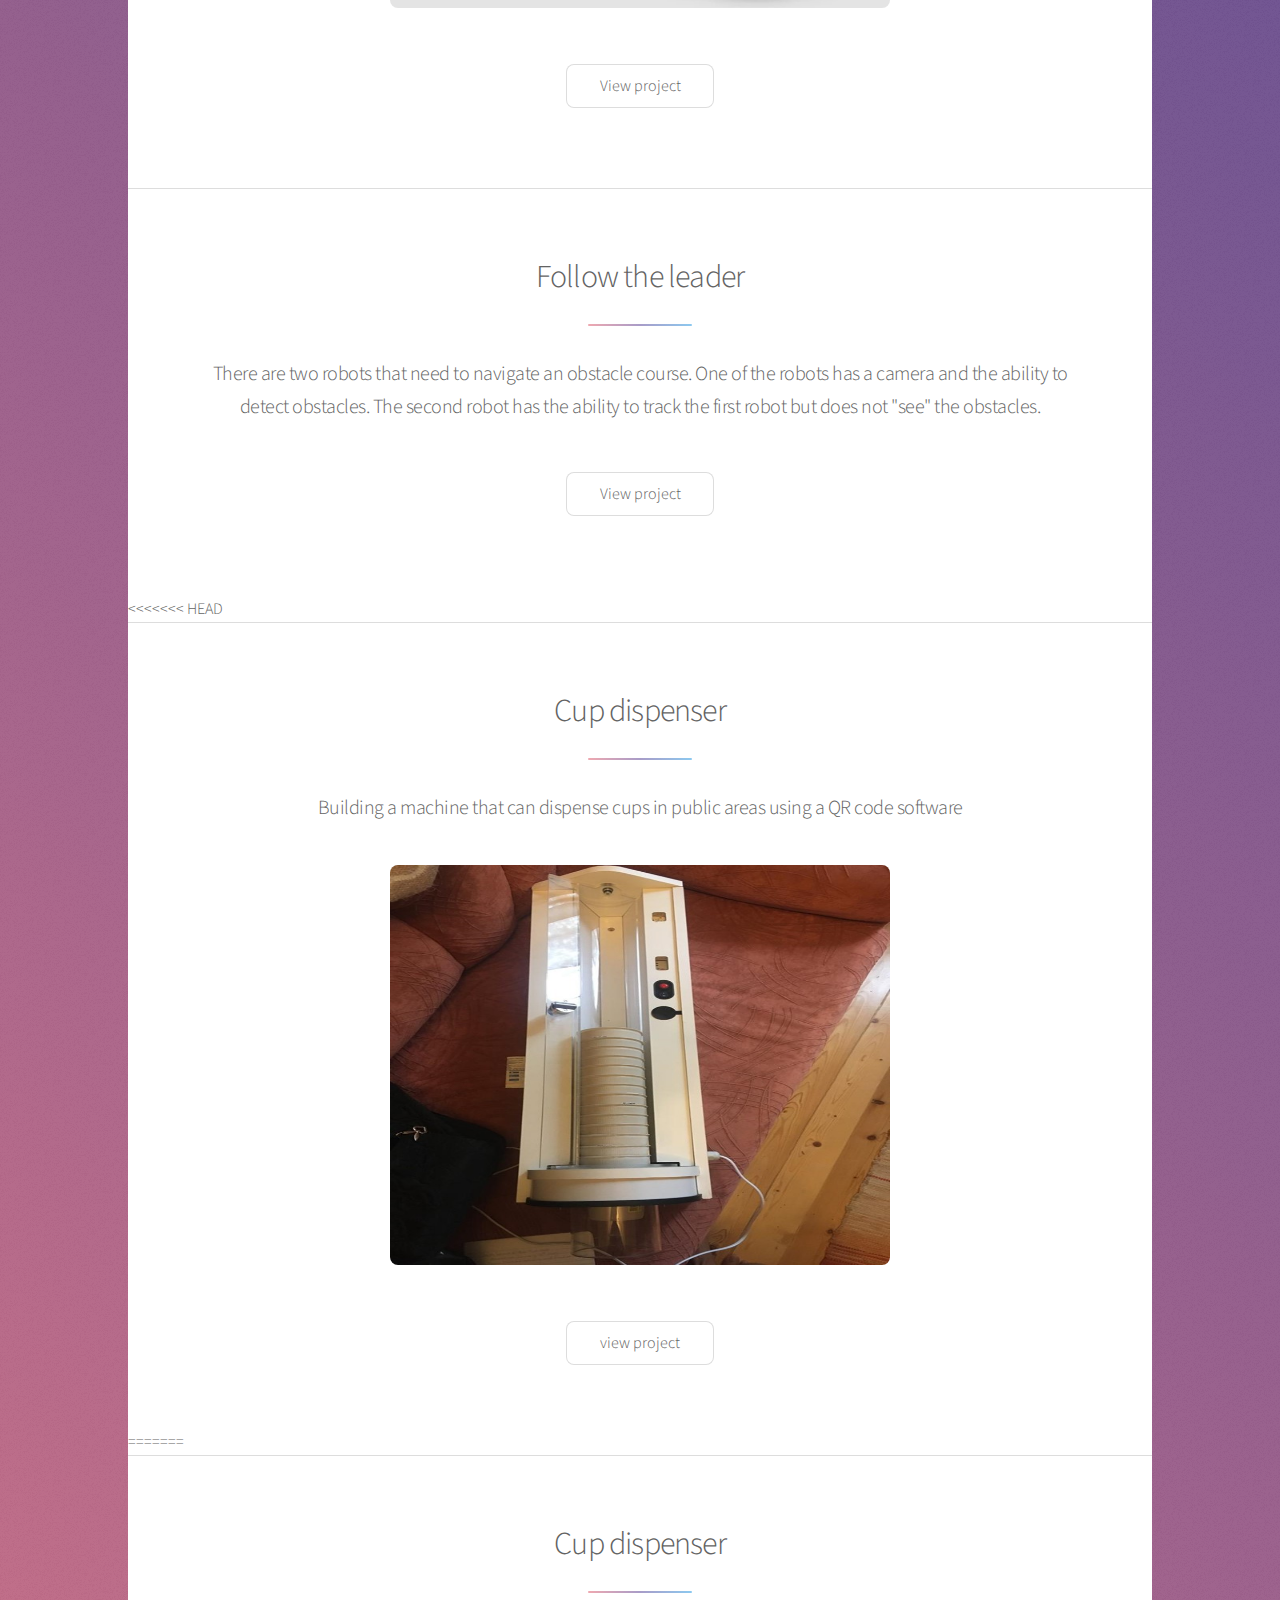
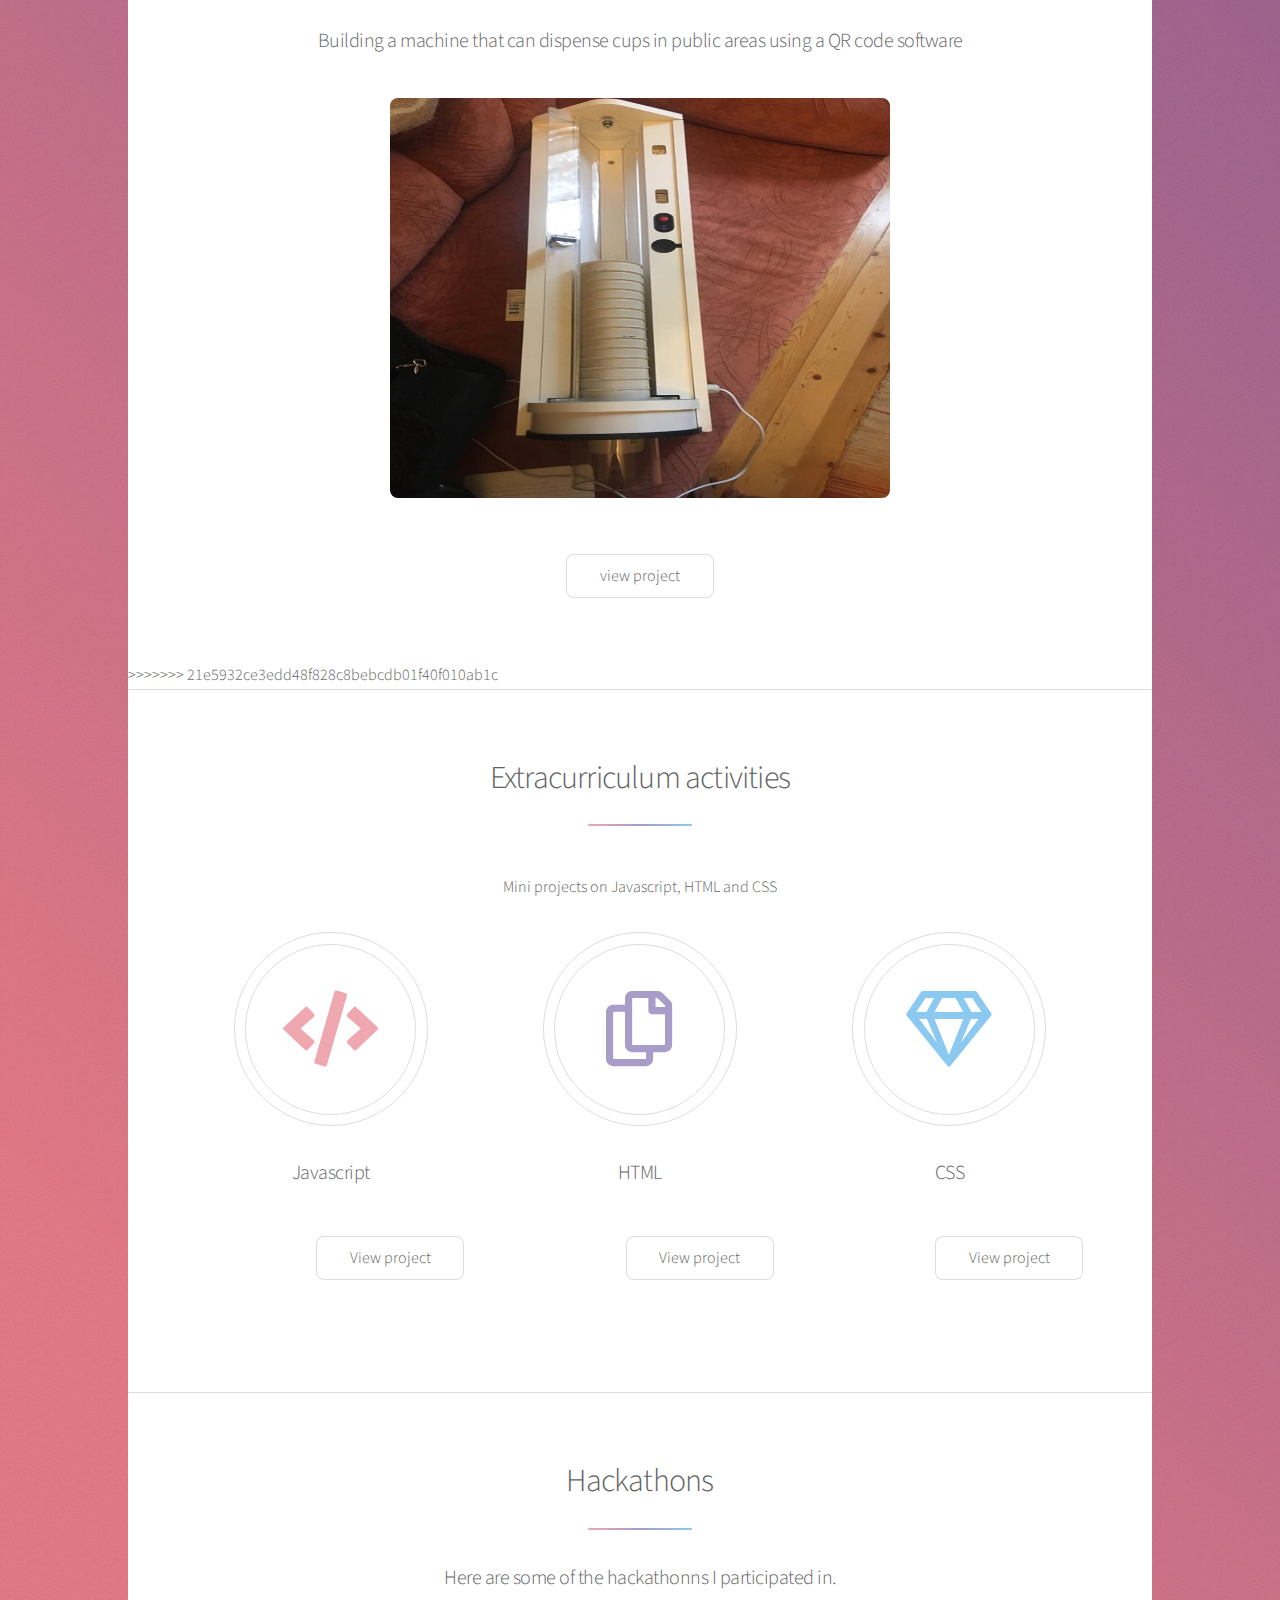
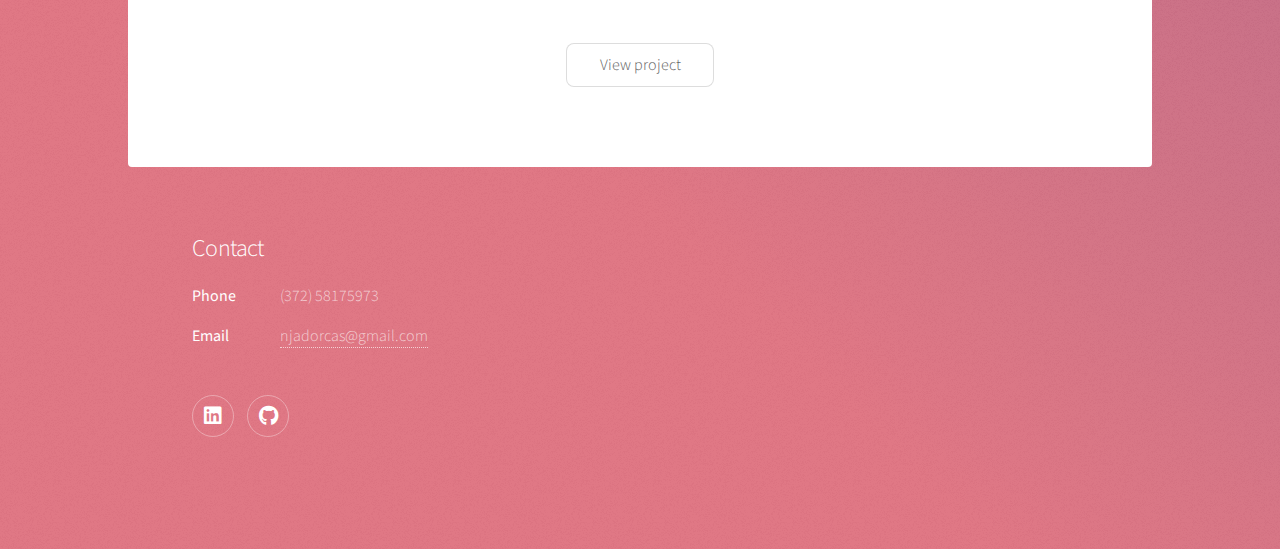
==== commit 4759c074: "new commit" ====
--- a/index.html
+++ b/index.html
@@ -29,10 +29,17 @@
 					<nav id="nav">
 						<ul>
 							<li><a href="#intro" class="active">About Me</a></li>
+<<<<<<< HEAD
 							<li><a href="#first">Academic Project I</a></li>
 							<li><a href="#second">Academic Project II</a></li>
 							<li><a href="#cta">Academic Project III</a></li>
 							<li><a href="#extra">Mini projects </a></li>
+=======
+							<li><a href="#first">First Project</a></li>
+							<li><a href="#second">Second Project</a></li>
+							<li><a href="#cta">Third Project</a></li>
+							<li><a href="#extra">Mini projects</a></li>
+>>>>>>> 21e5932ce3edd48f828c8bebcdb01f40f010ab1c
 							<li><a href="#hack">Hackathons</a></li>
 						</ul>
 					</nav>
@@ -90,6 +97,7 @@
 						</section>
 
 						<!-- Third Started -->
+<<<<<<< HEAD
 						<section id="cta" class="main special">
 							<header class="major">
 								<h2>Cup dispenser</h2>
@@ -102,6 +110,20 @@
 								</ul>
 							</footer>
 						</section>
+=======
+							<section id="cta" class="main special">
+								<header class="major">
+									<h2>Cup dispenser</h2>
+									<p>Building a machine that can dispense cups in public areas using a QR code software</p>
+									<span class="image"><img src="images/Picture1.jpg" alt="" width="500" height="400" /></span>
+								</header>
+								<footer class="major">
+									<ul class="actions special">
+										<li><a href="cup_dispener.html" class="button">view project</a></li>
+									</ul>
+								</footer>
+							</section>
+>>>>>>> 21e5932ce3edd48f828c8bebcdb01f40f010ab1c
 						<!-- Forth Section -->
 						<section id="extra" class="main special">
 							<header class="major">
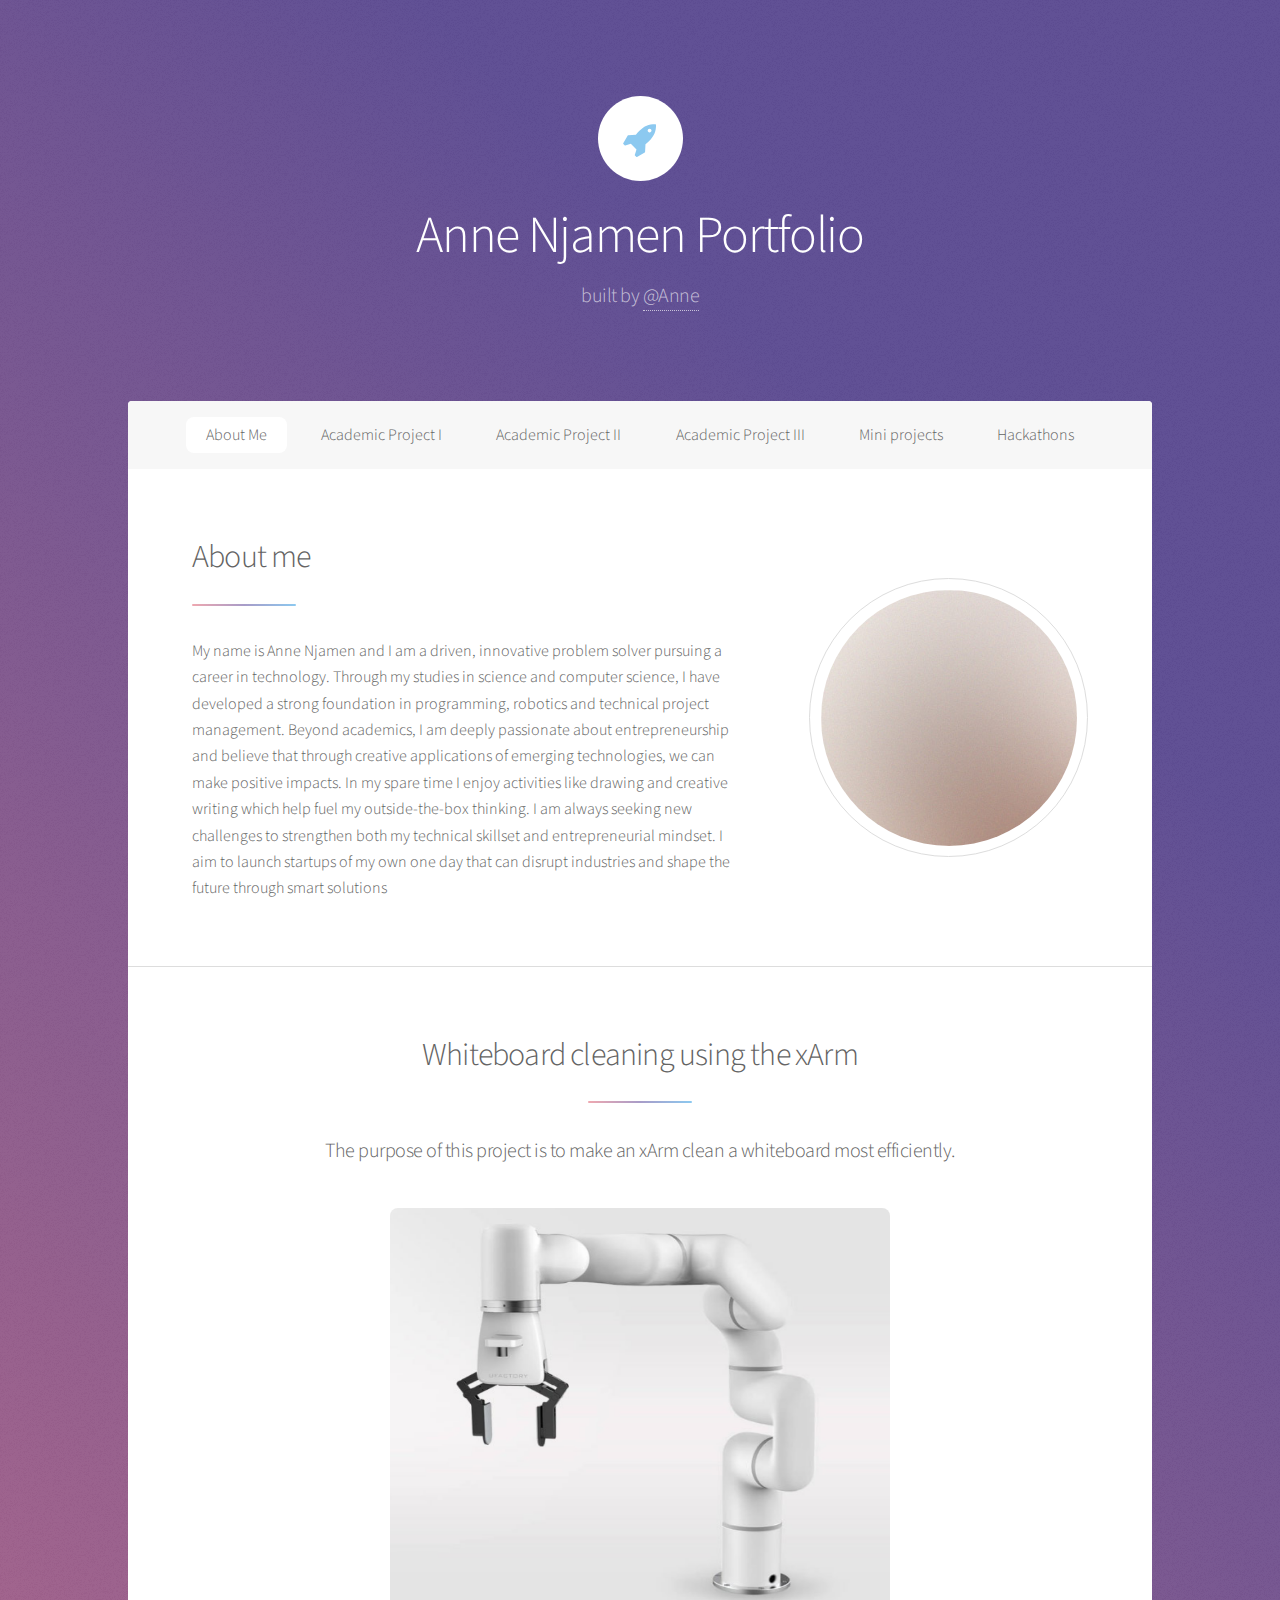
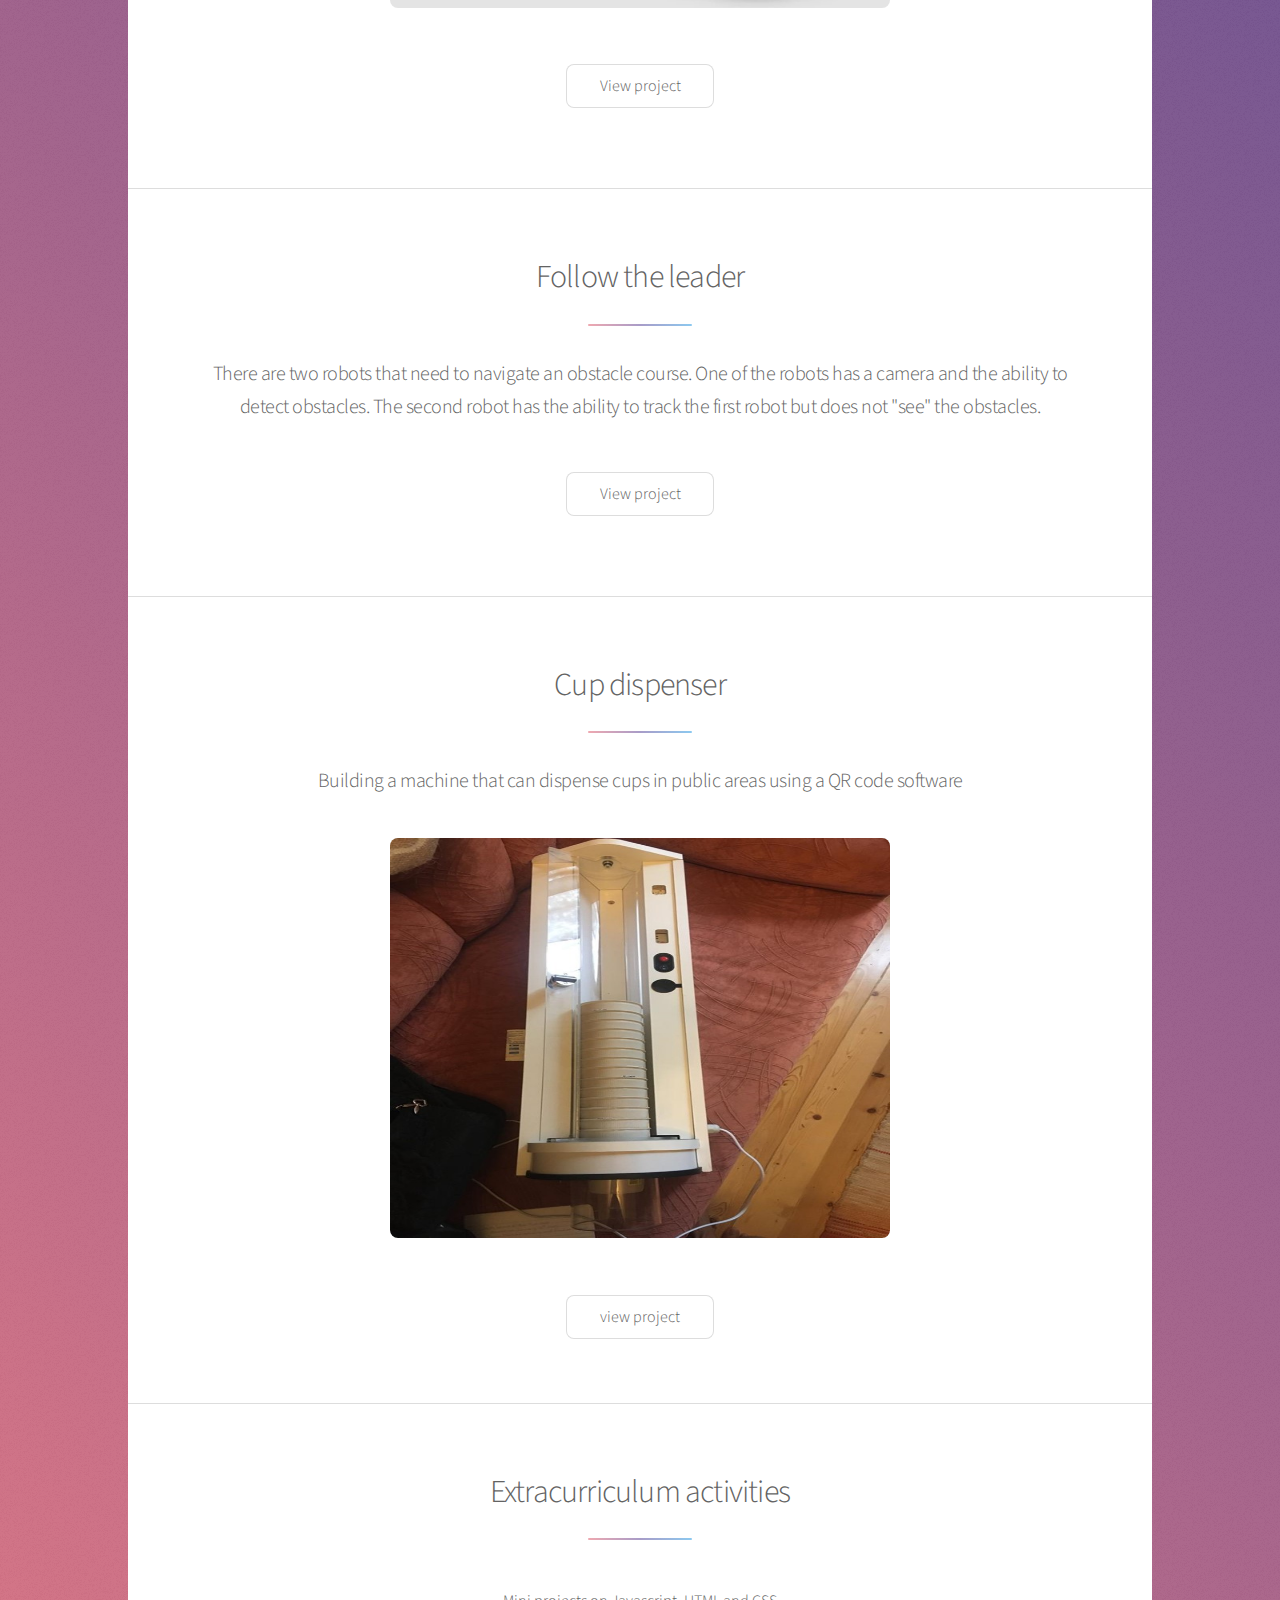
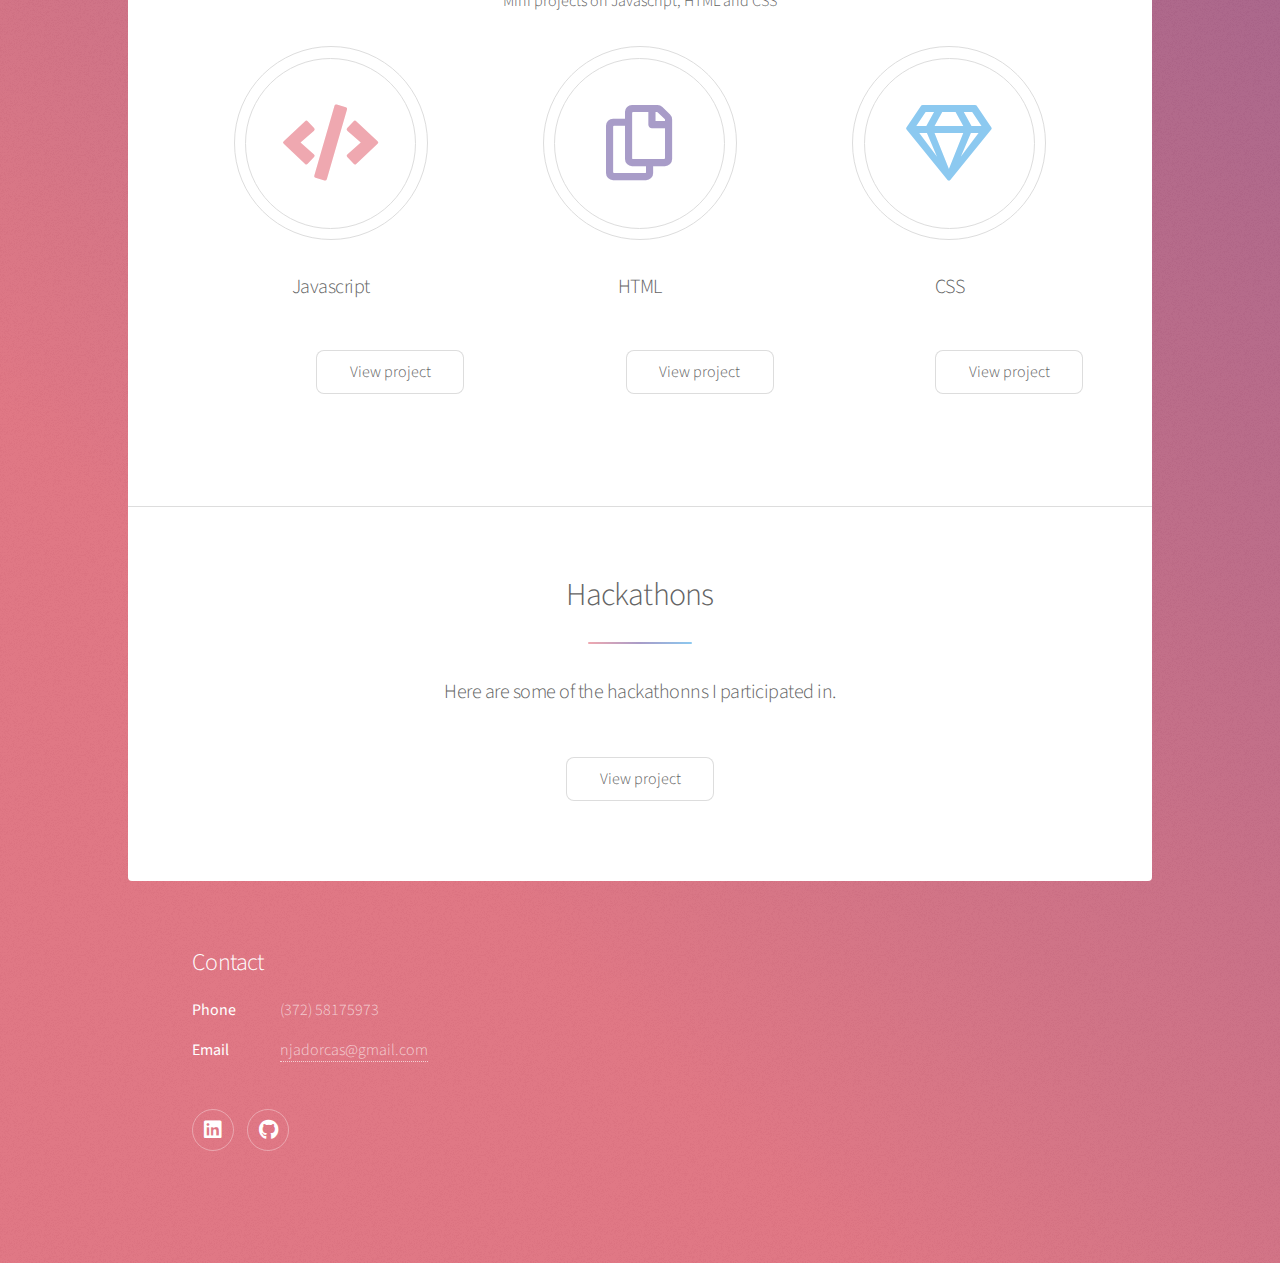
==== commit de05d6d8: "new commit" ====
--- a/index.html
+++ b/index.html
@@ -29,17 +29,10 @@
 					<nav id="nav">
 						<ul>
 							<li><a href="#intro" class="active">About Me</a></li>
-<<<<<<< HEAD
 							<li><a href="#first">Academic Project I</a></li>
 							<li><a href="#second">Academic Project II</a></li>
 							<li><a href="#cta">Academic Project III</a></li>
 							<li><a href="#extra">Mini projects </a></li>
-=======
-							<li><a href="#first">First Project</a></li>
-							<li><a href="#second">Second Project</a></li>
-							<li><a href="#cta">Third Project</a></li>
-							<li><a href="#extra">Mini projects</a></li>
->>>>>>> 21e5932ce3edd48f828c8bebcdb01f40f010ab1c
 							<li><a href="#hack">Hackathons</a></li>
 						</ul>
 					</nav>
@@ -97,7 +90,6 @@
 						</section>
 
 						<!-- Third Started -->
-<<<<<<< HEAD
 						<section id="cta" class="main special">
 							<header class="major">
 								<h2>Cup dispenser</h2>
@@ -110,20 +102,6 @@
 								</ul>
 							</footer>
 						</section>
-=======
-							<section id="cta" class="main special">
-								<header class="major">
-									<h2>Cup dispenser</h2>
-									<p>Building a machine that can dispense cups in public areas using a QR code software</p>
-									<span class="image"><img src="images/Picture1.jpg" alt="" width="500" height="400" /></span>
-								</header>
-								<footer class="major">
-									<ul class="actions special">
-										<li><a href="cup_dispener.html" class="button">view project</a></li>
-									</ul>
-								</footer>
-							</section>
->>>>>>> 21e5932ce3edd48f828c8bebcdb01f40f010ab1c
 						<!-- Forth Section -->
 						<section id="extra" class="main special">
 							<header class="major">
